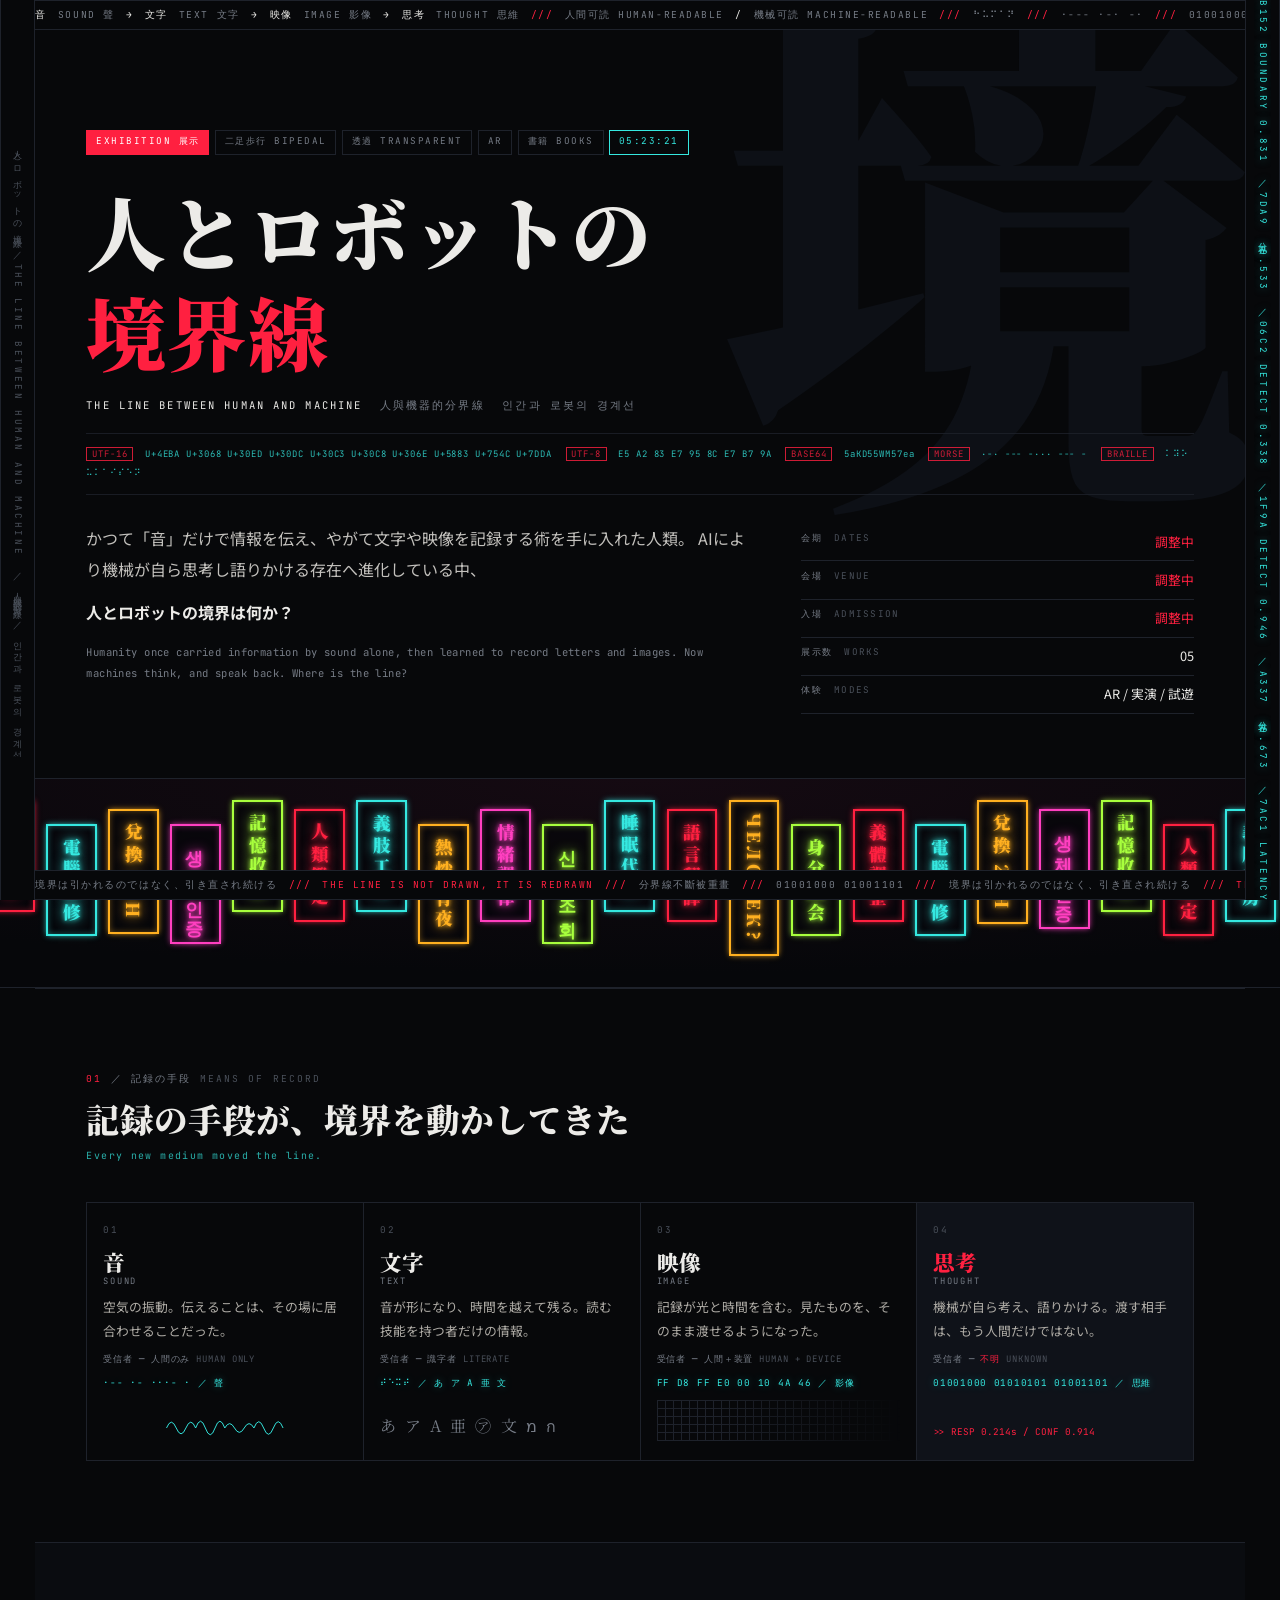
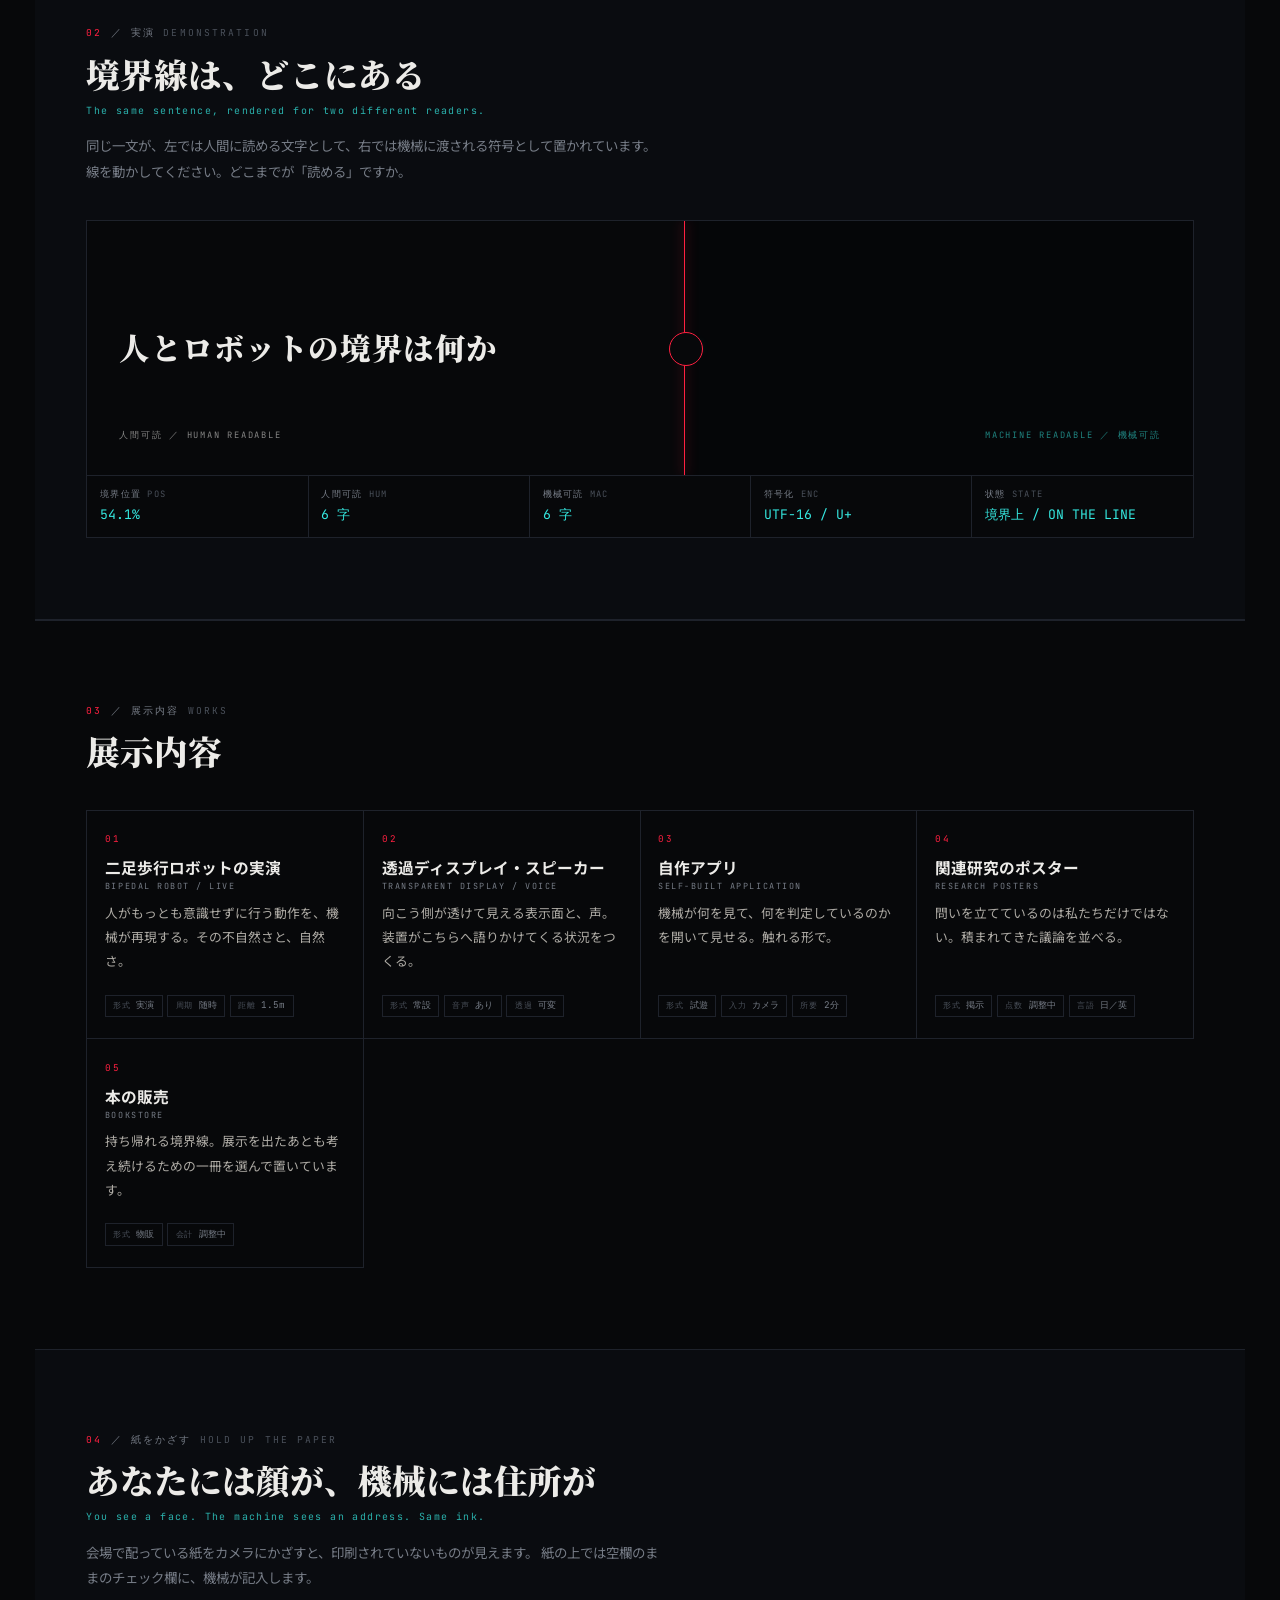
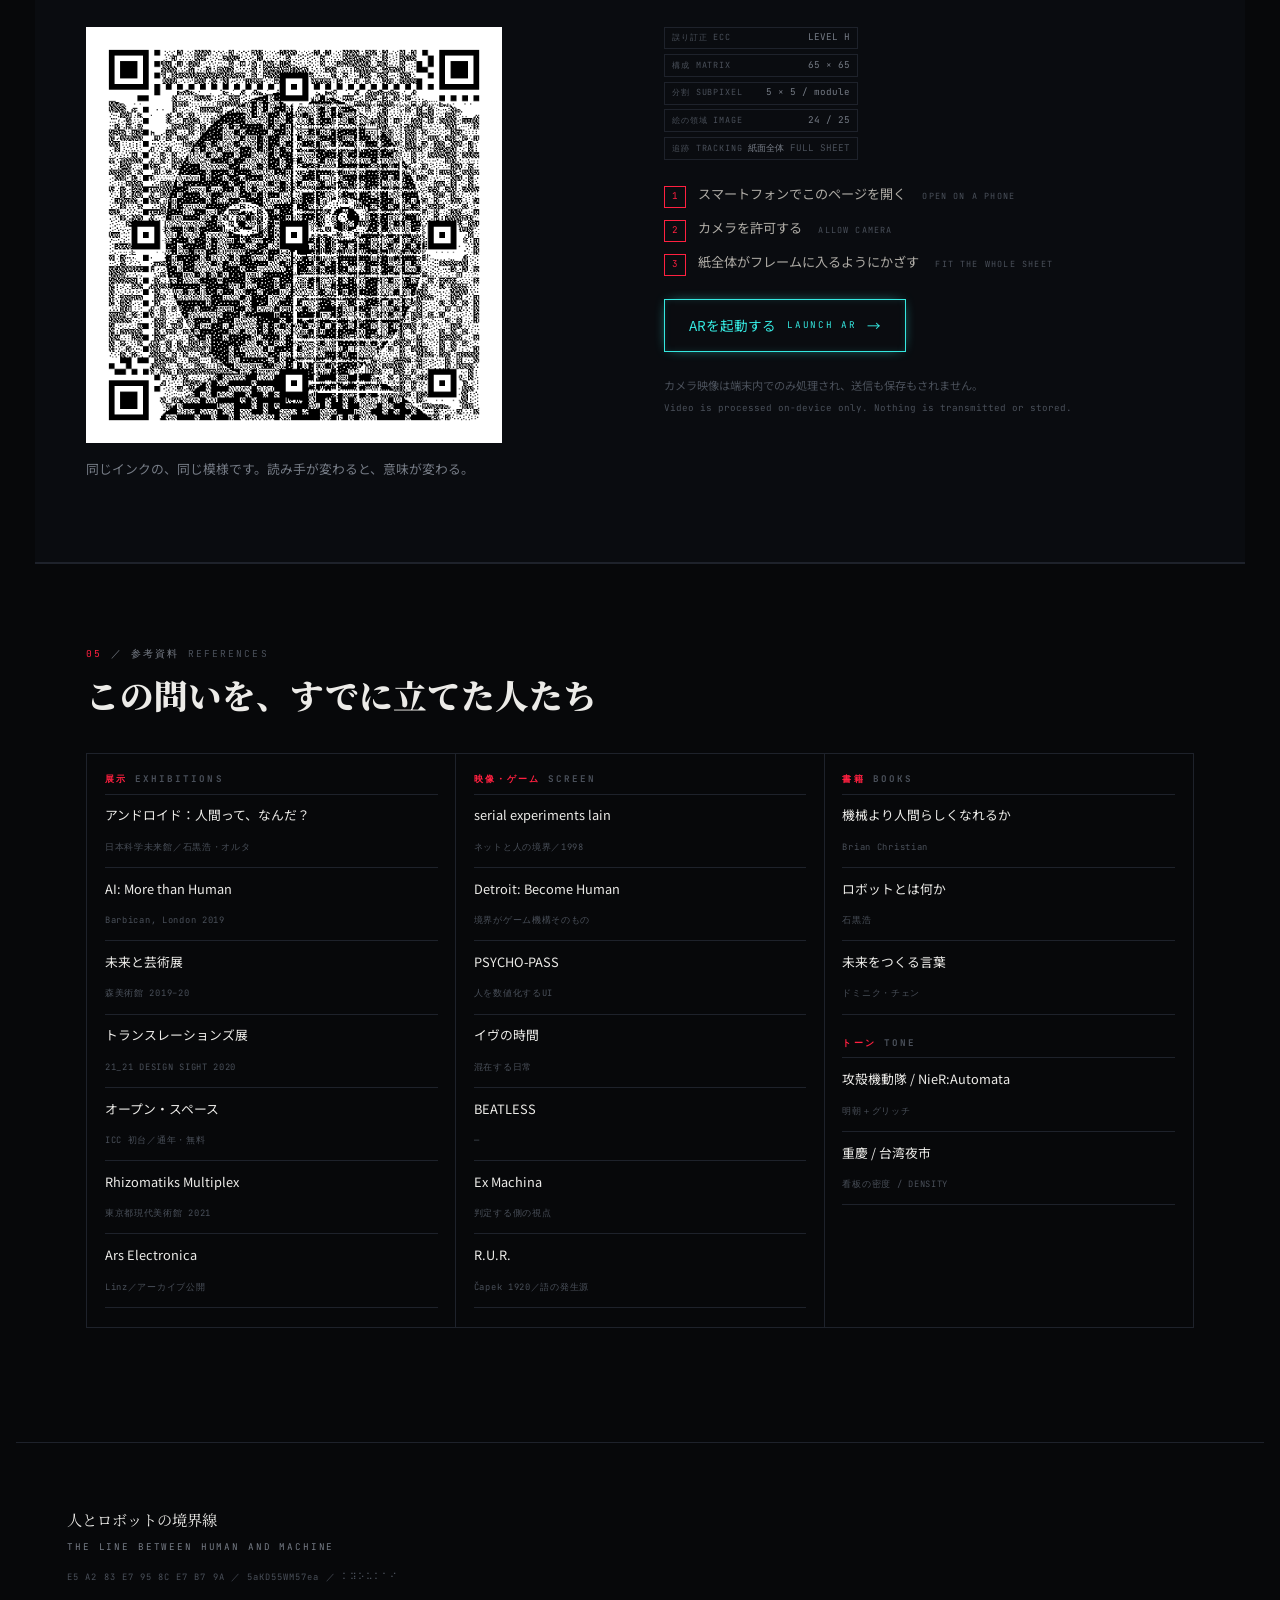
==== index.html @ 8f94543a "Add halftone QR code generator and sheet composition tool - Implemented `halftone_qr.py` to generate" ====
<!DOCTYPE html>
<html lang="ja">
<head>
<meta charset="UTF-8">
<meta name="viewport" content="width=device-width, initial-scale=1">
<title>人とロボットの境界線 / THE LINE BETWEEN HUMAN AND MACHINE</title>
<meta name="description" content="かつて「音」だけで情報を伝え、やがて文字や映像を記録する術を手に入れた人類。機械が自ら思考し語りかける今、人とロボットの境界は何か。">
<meta property="og:title" content="人とロボットの境界線">
<meta property="og:description" content="二足歩行ロボットの実演、透過ディスプレイ、AR。人と機械の境界を問う展示。">
<meta property="og:type" content="website">
<link rel="preconnect" href="https://fonts.googleapis.com">
<link rel="preconnect" href="https://fonts.gstatic.com" crossorigin>
<link href="https://fonts.googleapis.com/css2?family=Noto+Sans+JP:wght@400;700;900&family=Noto+Serif+JP:wght@600;900&family=JetBrains+Mono:wght@400;700&display=swap" rel="stylesheet">
<link rel="stylesheet" href="assets/css/style.css">
</head>
<body>

<a class="skip" href="#main">本文へスキップ</a>

<!-- ===== 画面端の常駐レイヤ ===================================== -->
<div class="rail rail--l" aria-hidden="true">
  <span class="rail__v">人とロボットの境界線 ／ THE LINE BETWEEN HUMAN AND MACHINE ／ 人與機器的分界線 ／ 인간과 로봇의 경계선</span>
</div>
<div class="rail rail--r" aria-hidden="true">
  <span class="rail__stream" id="stream"></span>
</div>

<div class="tick tick--top" aria-hidden="true">
  <div class="tick__track">
    <b>音</b> SOUND 聲 <b>→</b> <b>文字</b> TEXT 文字 <b>→</b> <b>映像</b> IMAGE 影像 <b>→</b> <b>思考</b> THOUGHT 思維
    <span>///</span> 人間可読 HUMAN-READABLE <b>/</b> 機械可読 MACHINE-READABLE
    <span>///</span> ⠓⠥⠍⠁⠝ <span>///</span> ·--- ·-· -· <span>///</span> 01001000 01001101
    <span>///</span> <b>音</b> SOUND 聲 <b>→</b> <b>文字</b> TEXT 文字 <b>→</b> <b>映像</b> IMAGE 影像 <b>→</b> <b>思考</b> THOUGHT 思維
    <span>///</span> 人間可読 HUMAN-READABLE <b>/</b> 機械可読 MACHINE-READABLE
    <span>///</span> ⠓⠥⠍⠁⠝ <span>///</span> ·--- ·-· -· <span>///</span> 01001000 01001101
    <span>///</span>
  </div>
</div>

<main id="main">

<!-- ===== HERO ================================================== -->
<section class="hero">
  <span class="hero__ghost" aria-hidden="true">境</span>

  <p class="hero__kicker">
    <span class="chip chip--red">EXHIBITION 展示</span>
    <span class="chip">二足歩行 BIPEDAL</span>
    <span class="chip">透過 TRANSPARENT</span>
    <span class="chip">AR</span>
    <span class="chip">書籍 BOOKS</span>
    <span class="chip chip--cyan" id="clock">--:--:--</span>
  </p>

  <h1 class="hero__title">
    人とロボットの<span class="hero__accent">境界線</span>
  </h1>

  <p class="hero__alt">
    <span lang="en">THE LINE BETWEEN HUMAN AND MACHINE</span>
    <span lang="zh-Hant">人與機器的分界線</span>
    <span lang="ko">인간과 로봇의 경계선</span>
  </p>

  <p class="hero__code" aria-hidden="true">
    <span>UTF-16</span> U+4EBA U+3068 U+30ED U+30DC U+30C3 U+30C8 U+306E U+5883 U+754C U+7DDA
    <span>UTF-8</span> E5 A2 83 E7 95 8C E7 B7 9A
    <span>BASE64</span> 5aKD55WM57ea
    <span>MORSE</span> ·-· --- -··· --- -
    <span>BRAILLE</span> ⠅⠽⠕⠥⠅⠁⠊⠎⠑⠝
  </p>

  <div class="hero__cols">
    <p class="hero__lead">
      かつて「音」だけで情報を伝え、やがて文字や映像を記録する術を手に入れた人類。
      AIにより機械が自ら思考し語りかける存在へ進化している中、<b>人とロボットの境界は何か？</b>
      <span lang="en" class="hero__en">Humanity once carried information by sound alone, then learned to record
      letters and images. Now machines think, and speak back. Where is the line?</span>
    </p>

    <dl class="spec">
      <div><dt>会期 <i>DATES</i></dt><dd class="tbd">調整中</dd></div>
      <div><dt>会場 <i>VENUE</i></dt><dd class="tbd">調整中</dd></div>
      <div><dt>入場 <i>ADMISSION</i></dt><dd class="tbd">調整中</dd></div>
      <div><dt>展示数 <i>WORKS</i></dt><dd>05</dd></div>
      <div><dt>体験 <i>MODES</i></dt><dd>AR / 実演 / 試遊</dd></div>
    </dl>
  </div>
</section>

<!-- ===== 看板帯 ================================================ -->
<div class="signs" aria-hidden="true">
  <div class="signs__track">
    <span class="sign sign--red">義體調整</span>
    <span class="sign sign--cyan">電腦維修</span>
    <span class="sign sign--amber">兌換 24H</span>
    <span class="sign sign--magenta">생체 인증</span>
    <span class="sign sign--lime">記憶收購</span>
    <span class="sign sign--red">人類鑑定</span>
    <span class="sign sign--cyan">義肢工房</span>
    <span class="sign sign--amber">熱炒 宵夜</span>
    <span class="sign sign--magenta">情緒調律</span>
    <span class="sign sign--lime">신분 조회</span>
    <span class="sign sign--cyan">睡眠代行</span>
    <span class="sign sign--red">語言翻譯</span>
    <span class="sign sign--amber">ЧЕЛОВЕК?</span>
    <span class="sign sign--lime">身分照会</span>
    <span class="sign sign--red">義體調整</span>
    <span class="sign sign--cyan">電腦維修</span>
    <span class="sign sign--amber">兌換 24H</span>
    <span class="sign sign--magenta">생체 인증</span>
    <span class="sign sign--lime">記憶收購</span>
    <span class="sign sign--red">人類鑑定</span>
    <span class="sign sign--cyan">義肢工房</span>
    <span class="sign sign--amber">熱炒 宵夜</span>
    <span class="sign sign--magenta">情緒調律</span>
    <span class="sign sign--lime">신분 조회</span>
    <span class="sign sign--cyan">睡眠代行</span>
    <span class="sign sign--red">語言翻譯</span>
    <span class="sign sign--amber">ЧЕЛОВЕК?</span>
    <span class="sign sign--lime">身分照会</span>
  </div>
</div>

<!-- ===== 沿革 ==================================================
     各時代に、その時代の符号そのものを並べる。
     音=モールス / 文字=点字 / 映像=hex / 思考=binary -->
<section class="sec" id="history">
  <header class="sec__head">
    <p class="sec__num">01 <span>／ 記録の手段 <i>MEANS OF RECORD</i></span></p>
    <h2 class="sec__title">記録の手段が、境界を動かしてきた</h2>
    <p class="sec__en" lang="en">Every new medium moved the line.</p>
  </header>

  <ol class="era">
    <li class="era__i">
      <span class="era__n">01</span>
      <h3 class="era__t">音 <i>SOUND</i></h3>
      <p class="era__b">空気の振動。伝えることは、その場に居合わせることだった。</p>
      <p class="era__m">受信者 ─ 人間のみ <i>HUMAN ONLY</i></p>
      <p class="era__c">·-- ·- ···- · ／ 聲</p>
      <svg class="era__f" viewBox="0 0 120 28" aria-hidden="true"><path d="M0 14 Q5 2 10 14 T20 14 T30 14 Q35 0 40 14 T50 14 T60 14 Q65 5 70 14 T80 14 T90 14 Q95 1 100 14 T110 14 T120 14" fill="none" stroke="currentColor"/></svg>
    </li>
    <li class="era__i">
      <span class="era__n">02</span>
      <h3 class="era__t">文字 <i>TEXT</i></h3>
      <p class="era__b">音が形になり、時間を越えて残る。読む技能を持つ者だけの情報。</p>
      <p class="era__m">受信者 ─ 識字者 <i>LITERATE</i></p>
      <p class="era__c">⠞⠑⠭⠞ ／ あ ア A 亜 文</p>
      <div class="era__f era__f--g" aria-hidden="true">あ ア A 亜 ㋐ 文 מ ก</div>
    </li>
    <li class="era__i">
      <span class="era__n">03</span>
      <h3 class="era__t">映像 <i>IMAGE</i></h3>
      <p class="era__b">記録が光と時間を含む。見たものを、そのまま渡せるようになった。</p>
      <p class="era__m">受信者 ─ 人間＋装置 <i>HUMAN + DEVICE</i></p>
      <p class="era__c">FF D8 FF E0 00 10 4A 46 ／ 影像</p>
      <div class="era__f era__f--p" aria-hidden="true"></div>
    </li>
    <li class="era__i era__i--now">
      <span class="era__n">04</span>
      <h3 class="era__t">思考 <i>THOUGHT</i></h3>
      <p class="era__b">機械が自ら考え、語りかける。渡す相手は、もう人間だけではない。</p>
      <p class="era__m">受信者 ─ <b>不明 <i>UNKNOWN</i></b></p>
      <p class="era__c">01001000 01010101 01001101 ／ 思維</p>
      <div class="era__f era__f--s" aria-hidden="true">&gt;&gt; RESP 0.214s / CONF 0.914</div>
    </li>
  </ol>
</section>

<!-- ===== 境界線 ================================================ -->
<section class="sec sec--dark" id="boundary">
  <header class="sec__head">
    <p class="sec__num">02 <span>／ 実演 <i>DEMONSTRATION</i></span></p>
    <h2 class="sec__title">境界線は、どこにある</h2>
    <p class="sec__en" lang="en">The same sentence, rendered for two different readers.</p>
    <p class="sec__note">
      同じ一文が、左では人間に読める文字として、右では機械に渡される符号として置かれています。
      線を動かしてください。どこまでが「読める」ですか。
    </p>
  </header>

  <div class="split" id="split" data-text="人とロボットの境界は何か">
    <div class="split__layer split__layer--machine">
      <p class="split__body" id="splitMachine"></p>
      <span class="split__label">MACHINE READABLE ／ 機械可読</span>
    </div>
    <div class="split__layer split__layer--human">
      <p class="split__body" id="splitHuman"></p>
      <span class="split__label">人間可読 ／ HUMAN READABLE</span>
    </div>
    <div class="split__handle" id="splitHandle" role="slider" tabindex="0"
         aria-label="境界線の位置" aria-valuemin="0" aria-valuemax="100" aria-valuenow="50"></div>
  </div>

  <dl class="read">
    <div><dt>境界位置 <i>POS</i></dt><dd id="roPos">50.0%</dd></div>
    <div><dt>人間可読 <i>HUM</i></dt><dd id="roHuman">6 字</dd></div>
    <div><dt>機械可読 <i>MAC</i></dt><dd id="roMachine">6 字</dd></div>
    <div><dt>符号化 <i>ENC</i></dt><dd>UTF-16 / U+</dd></div>
    <div><dt>状態 <i>STATE</i></dt><dd id="roState">境界上</dd></div>
  </dl>
</section>

<!-- ===== 展示内容 ============================================== -->
<section class="sec" id="exhibits">
  <header class="sec__head">
    <p class="sec__num">03 <span>／ 展示内容 <i>WORKS</i></span></p>
    <h2 class="sec__title">展示内容</h2>
  </header>

  <div class="grid">
    <article class="ex">
      <p class="ex__n">01</p>
      <h3 class="ex__t">二足歩行ロボットの実演<i lang="en">BIPEDAL ROBOT / LIVE</i></h3>
      <p class="ex__b">人がもっとも意識せずに行う動作を、機械が再現する。その不自然さと、自然さ。</p>
      <dl class="ex__s"><div><dt>形式</dt><dd>実演</dd></div><div><dt>周期</dt><dd>随時</dd></div><div><dt>距離</dt><dd>1.5m</dd></div></dl>
    </article>
    <article class="ex">
      <p class="ex__n">02</p>
      <h3 class="ex__t">透過ディスプレイ・スピーカー<i lang="en">TRANSPARENT DISPLAY / VOICE</i></h3>
      <p class="ex__b">向こう側が透けて見える表示面と、声。装置がこちらへ語りかけてくる状況をつくる。</p>
      <dl class="ex__s"><div><dt>形式</dt><dd>常設</dd></div><div><dt>音声</dt><dd>あり</dd></div><div><dt>透過</dt><dd>可変</dd></div></dl>
    </article>
    <article class="ex">
      <p class="ex__n">03</p>
      <h3 class="ex__t">自作アプリ<i lang="en">SELF-BUILT APPLICATION</i></h3>
      <p class="ex__b">機械が何を見て、何を判定しているのかを開いて見せる。触れる形で。</p>
      <dl class="ex__s"><div><dt>形式</dt><dd>試遊</dd></div><div><dt>入力</dt><dd>カメラ</dd></div><div><dt>所要</dt><dd>2分</dd></div></dl>
    </article>
    <article class="ex">
      <p class="ex__n">04</p>
      <h3 class="ex__t">関連研究のポスター<i lang="en">RESEARCH POSTERS</i></h3>
      <p class="ex__b">問いを立てているのは私たちだけではない。積まれてきた議論を並べる。</p>
      <dl class="ex__s"><div><dt>形式</dt><dd>掲示</dd></div><div><dt>点数</dt><dd class="tbd">調整中</dd></div><div><dt>言語</dt><dd>日／英</dd></div></dl>
    </article>
    <article class="ex">
      <p class="ex__n">05</p>
      <h3 class="ex__t">本の販売<i lang="en">BOOKSTORE</i></h3>
      <p class="ex__b">持ち帰れる境界線。展示を出たあとも考え続けるための一冊を選んで置いています。</p>
      <dl class="ex__s"><div><dt>形式</dt><dd>物販</dd></div><div><dt>会計</dt><dd class="tbd">調整中</dd></div></dl>
    </article>
  </div>
</section>

<!-- ===== 紙 / AR =============================================== -->
<section class="sec sec--dark" id="ar">
  <header class="sec__head">
    <p class="sec__num">04 <span>／ 紙をかざす <i>HOLD UP THE PAPER</i></span></p>
    <h2 class="sec__title">あなたには顔が、機械には住所が</h2>
    <p class="sec__en" lang="en">You see a face. The machine sees an address. Same ink.</p>
    <p class="sec__note">
      会場で配っている紙をカメラにかざすと、印刷されていないものが見えます。
      紙の上では空欄のままのチェック欄に、機械が記入します。
    </p>
  </header>

  <div class="ar">
    <figure class="qr">
      <img class="qr__img" src="assets/img/halftone-qr.png" width="1095" height="1095"
           alt="人の顔とロボットの顔が半分ずつ見えるQRコード。同じ模様が機械にはURLとして読める。">
      <figcaption class="qr__cap">
        同じインクの、同じ模様です。読み手が変わると、意味が変わる。
      </figcaption>
    </figure>

    <div class="ar__side">
      <dl class="ex__s ex__s--col">
        <div><dt>誤り訂正 <i>ECC</i></dt><dd>LEVEL H</dd></div>
        <div><dt>構成 <i>MATRIX</i></dt><dd>65 × 65</dd></div>
        <div><dt>分割 <i>SUBPIXEL</i></dt><dd>5 × 5 / module</dd></div>
        <div><dt>絵の領域 <i>IMAGE</i></dt><dd>24 / 25</dd></div>
        <div><dt>追跡 <i>TRACKING</i></dt><dd>紙面全体 <span>FULL SHEET</span></dd></div>
      </dl>

      <ol class="how">
        <li><span>1</span>スマートフォンでこのページを開く <i lang="en">OPEN ON A PHONE</i></li>
        <li><span>2</span>カメラを許可する <i lang="en">ALLOW CAMERA</i></li>
        <li><span>3</span>紙全体がフレームに入るようにかざす <i lang="en">FIT THE WHOLE SHEET</i></li>
      </ol>

      <a class="cta" href="ar/">ARを起動する <b lang="en">LAUNCH AR</b><span aria-hidden="true">→</span></a>
      <p class="fine">カメラ映像は端末内でのみ処理され、送信も保存もされません。<br>
        <i lang="en">Video is processed on-device only. Nothing is transmitted or stored.</i></p>
    </div>
  </div>
</section>

<!-- ===== 資料 ================================================== -->
<section class="sec" id="refs">
  <header class="sec__head">
    <p class="sec__num">05 <span>／ 参考資料 <i>REFERENCES</i></span></p>
    <h2 class="sec__title">この問いを、すでに立てた人たち</h2>
  </header>

  <div class="refs">
    <div class="refs__col">
      <h3 class="refs__h">展示 <i>EXHIBITIONS</i></h3>
      <ul class="refs__l">
        <li><b>アンドロイド：人間って、なんだ？</b><span>日本科学未来館／石黒浩・オルタ</span></li>
        <li><b>AI: More than Human</b><span>Barbican, London 2019</span></li>
        <li><b>未来と芸術展</b><span>森美術館 2019–20</span></li>
        <li><b>トランスレーションズ展</b><span>21_21 DESIGN SIGHT 2020</span></li>
        <li><b>オープン・スペース</b><span>ICC 初台／通年・無料</span></li>
        <li><b>Rhizomatiks Multiplex</b><span>東京都現代美術館 2021</span></li>
        <li><b>Ars Electronica</b><span>Linz／アーカイブ公開</span></li>
      </ul>
    </div>
    <div class="refs__col">
      <h3 class="refs__h">映像・ゲーム <i>SCREEN</i></h3>
      <ul class="refs__l">
        <li><b>serial experiments lain</b><span>ネットと人の境界／1998</span></li>
        <li><b>Detroit: Become Human</b><span>境界がゲーム機構そのもの</span></li>
        <li><b>PSYCHO-PASS</b><span>人を数値化するUI</span></li>
        <li><b>イヴの時間</b><span>混在する日常</span></li>
        <li><b>BEATLESS</b><span>—</span></li>
        <li><b>Ex Machina</b><span>判定する側の視点</span></li>
        <li><b>R.U.R.</b><span>Čapek 1920／語の発生源</span></li>
      </ul>
    </div>
    <div class="refs__col">
      <h3 class="refs__h">書籍 <i>BOOKS</i></h3>
      <ul class="refs__l">
        <li><b>機械より人間らしくなれるか</b><span>Brian Christian</span></li>
        <li><b>ロボットとは何か</b><span>石黒浩</span></li>
        <li><b>未来をつくる言葉</b><span>ドミニク・チェン</span></li>
      </ul>
      <h3 class="refs__h refs__h--sp">トーン <i>TONE</i></h3>
      <ul class="refs__l">
        <li><b>攻殻機動隊 / NieR:Automata</b><span>明朝＋グリッチ</span></li>
        <li><b>重慶 / 台湾夜市</b><span>看板の密度 / DENSITY</span></li>
      </ul>
    </div>
  </div>
</section>

</main>

<footer class="foot">
  <p class="foot__t">人とロボットの境界線 <i lang="en">THE LINE BETWEEN HUMAN AND MACHINE</i></p>
  <p class="foot__s" aria-hidden="true">E5 A2 83 E7 95 8C E7 B7 9A ／ 5aKD55WM57ea ／ ⠅⠽⠕⠥⠅⠁⠊</p>
</footer>

<div class="tick tick--bottom" aria-hidden="true">
  <div class="tick__track tick__track--rev">
    境界は引かれるのではなく、引き直され続ける <span>///</span>
    <span lang="en">THE LINE IS NOT DRAWN, IT IS REDRAWN</span> <span>///</span>
    分界線不斷被重畫 <span>///</span> 01001000 01001101 <span>///</span>
    境界は引かれるのではなく、引き直され続ける <span>///</span>
    <span lang="en">THE LINE IS NOT DRAWN, IT IS REDRAWN</span> <span>///</span>
    分界線不斷被重畫 <span>///</span> 01001000 01001101 <span>///</span>
  </div>
</div>

<script src="assets/js/main.js"></script>
</body>
</html>
---- assets/css/style.css ----
/* ==========================================================================
   人とロボットの境界線 / THE LINE BETWEEN HUMAN AND MACHINE

   密度で押す。重慶大廈・夜市の看板の重なり。
   ただし土台は 1 本のグリッドで、混沌は「層の重なり」でつくる。

   色の役割
     白    = 人間の言葉（明朝）
     シアン = 機械の言葉（等幅・発光する）
     赤    = 問い / 境界そのもの
     琥珀・マゼンタ・ライム = 看板のネオンのみ
   ========================================================================== */

:root {
  --bg:      #07080a;
  --bg2:     #0a0c10;
  --ink:     #ecebe8;
  --dim:     #767c86;
  --dim2:    #4a505a;
  --line:    #1e222b;
  --cyan:    #35e8e0;
  --red:     #ff2040;
  --amber:   #ffb020;
  --magenta: #ff3fc0;
  --lime:    #a8ff3d;

  --sans:  "Noto Sans JP", "Yu Gothic", "Hiragino Kaku Gothic ProN", system-ui, sans-serif;
  --serif: "Noto Serif JP", "Yu Mincho", "Hiragino Mincho ProN", serif;
  --mono:  "JetBrains Mono", "SFMono-Regular", Consolas, monospace;

  --pad:  clamp(1.1rem, 4vw, 3.5rem);
  --rail: 2.2rem;
  --maxw: 78rem;
}

* { box-sizing: border-box; }
html { scroll-behavior: smooth; }

body {
  margin: 0;
  background: var(--bg);
  color: var(--ink);
  font-family: var(--sans);
  font-size: 16px;
  line-height: 1.9;
  -webkit-font-smoothing: antialiased;
  overflow-x: hidden;
}

h1, h2, h3 { margin: 0; line-height: 1.35; font-weight: 700; }
p, ul, ol, dl { margin: 0; }
ul, ol { list-style: none; padding: 0; }
i { font-style: normal; }

:focus-visible { outline: 2px solid var(--cyan); outline-offset: 3px; }

.skip {
  position: absolute; left: -999px; top: 0; z-index: 100;
  background: var(--ink); color: var(--bg); padding: .8rem 1.4rem;
}
.skip:focus { left: 0; }

/* ------------------------------------------------------------------ rails */

.rail {
  position: fixed; top: 0; bottom: 0; width: var(--rail);
  z-index: 40; pointer-events: none;
  display: flex; align-items: center; justify-content: center;
  font-family: var(--mono); font-size: .58rem; letter-spacing: .28em;
  background: var(--bg);
  border-inline: 1px solid var(--line);
}
.rail--l { left: 0; color: var(--dim2); }
.rail--r { right: 0; color: var(--cyan); }

.rail__v, .rail__stream {
  writing-mode: vertical-rl;
  white-space: nowrap;
  max-height: 100%;
  overflow: hidden;
}
.rail__stream { text-shadow: 0 0 8px rgba(53, 232, 224, .5); }

@media (max-width: 900px) { .rail { display: none; } :root { --rail: 0rem; } }

/* --------------------------------------------------------------- tickers */

.tick {
  position: fixed; left: var(--rail); right: var(--rail);
  z-index: 41;
  background: var(--bg);
  border-block: 1px solid var(--line);
  overflow: hidden;
  padding: .3rem 0;
}
.tick--top { top: 0; }
.tick--bottom { bottom: 0; }

.tick__track {
  display: flex; gap: .7rem; width: max-content; white-space: nowrap;
  font-family: var(--mono); font-size: .6rem;
  letter-spacing: .16em; color: var(--dim);
}
.tick__track b { color: var(--ink); font-weight: 400; }
.tick__track span { color: var(--red); }

@media (prefers-reduced-motion: no-preference) {
  .tick__track { animation: marq 60s linear infinite; }
  .tick__track--rev { animation-duration: 78s; animation-direction: reverse; }
  @keyframes marq { to { transform: translateX(-50%); } }
}

/* ---------------------------------------------------------------- layout */

main { padding: 2.1rem var(--rail); }

.hero, .sec, .foot {
  max-width: var(--maxw);
  margin-inline: auto;
  padding-inline: var(--pad);
}

/* -------------------------------------------------------------------- hero */

.hero {
  position: relative;
  padding-block: clamp(3rem, 12vh, 6rem) clamp(2.5rem, 8vh, 4rem);
}

/* 背後の巨大な「境」。情報の層をもう一枚増やす */
.hero__ghost {
  position: absolute; top: -2vh; right: -1vw;
  font-family: var(--serif); font-weight: 900;
  font-size: clamp(16rem, 42vw, 34rem);
  line-height: .8; color: #0d1016;
  z-index: -1; pointer-events: none;
  -webkit-user-select: none; user-select: none;
}

.hero__kicker {
  display: flex; flex-wrap: wrap; gap: .35rem;
  margin-bottom: 1.6rem;
}
.chip {
  font-family: var(--mono); font-size: .58rem; letter-spacing: .16em;
  border: 1px solid var(--line); color: var(--dim);
  padding: .18rem .55rem;
}
.chip--red { background: var(--red); border-color: var(--red); color: #fff; }
.chip--cyan { border-color: var(--cyan); color: var(--cyan); }

.hero__title {
  font-family: var(--serif); font-weight: 900;
  font-size: clamp(2.2rem, 8.5vw, 5rem);
  line-height: 1.25; letter-spacing: .01em;
}
.hero__accent { color: var(--red); display: block; }

.hero__alt {
  display: flex; flex-wrap: wrap; gap: .3rem 1.1rem;
  margin-top: .9rem;
  font-family: var(--mono); font-size: .66rem;
  letter-spacing: .2em; color: var(--dim);
}
.hero__alt span:first-child { color: var(--ink); }

.hero__code {
  margin-top: 1.1rem; padding-block: .7rem;
  border-block: 1px solid var(--line);
  font-family: var(--mono); font-size: .56rem;
  line-height: 2.1; letter-spacing: .1em;
  color: var(--cyan); opacity: .8; word-break: break-all;
}
.hero__code span {
  color: var(--red); border: 1px solid var(--red);
  padding: 0 .3rem; margin-right: .35rem; margin-left: .5rem;
}
.hero__code span:first-child { margin-left: 0; }

.hero__cols {
  display: grid; gap: clamp(1.5rem, 4vw, 3rem);
  grid-template-columns: minmax(0, 1.7fr) minmax(0, 1fr);
  margin-top: 1.8rem;
}
@media (max-width: 760px) { .hero__cols { grid-template-columns: 1fr; } }

.hero__lead { font-size: clamp(.9rem, 2vw, 1rem); color: #c3c1bd; }
.hero__lead b { display: block; margin-top: .8rem; color: var(--ink); }
.hero__en {
  display: block; margin-top: .9rem;
  font-family: var(--mono); font-size: .66rem;
  line-height: 2; letter-spacing: .04em; color: var(--dim);
}

.spec div {
  display: grid; grid-template-columns: 1fr auto; gap: .6rem;
  padding: .4rem 0; border-bottom: 1px solid var(--line);
}
.spec dt {
  font-family: var(--mono); font-size: .58rem;
  letter-spacing: .14em; color: var(--dim);
}
.spec dt i { color: var(--dim2); margin-left: .3rem; }
.spec dd { margin: 0; font-size: .8rem; text-align: right; }
.tbd { color: var(--red); }

/* -------------------------------------------------------------- 看板帯 */

.signs {
  margin-inline: calc(var(--pad) * -1);
  border-block: 1px solid var(--line);
  background: radial-gradient(120% 130% at 50% 0%, #150a12 0%, #06070a 72%);
  overflow: hidden; padding: 1.3rem 0;
}
.signs__track { display: flex; gap: .7rem; width: max-content; align-items: flex-start; }

.sign {
  writing-mode: vertical-rl;
  font-family: var(--serif); font-weight: 900;
  font-size: clamp(.85rem, 2.2vw, 1.1rem);
  letter-spacing: .2em;
  padding: .7rem .42rem;
  border: 2px solid currentColor;
  background: rgba(6, 7, 10, .7);
  white-space: nowrap;
  text-shadow: 0 0 4px currentColor, 0 0 13px currentColor;
  box-shadow: 0 0 6px -1px currentColor, inset 0 0 10px -4px currentColor;
}
.sign:nth-child(even) { margin-top: 1.5rem; }
.sign:nth-child(3n)   { margin-top: .6rem; }

.sign--red { color: var(--red); }
.sign--cyan { color: var(--cyan); }
.sign--amber { color: var(--amber); }
.sign--magenta { color: var(--magenta); }
.sign--lime { color: var(--lime); }

@media (prefers-reduced-motion: no-preference) {
  .signs__track { animation: marq 52s linear infinite; }
  /* 切れかけの蛍光灯 */
  .sign--cyan { animation: flick 7s steps(1, end) infinite; }
  .sign--magenta { animation: flick 11s steps(1, end) infinite .9s; }
  @keyframes flick {
    0%, 96%, 100% { filter: none; }
    97% { filter: brightness(.2) saturate(.3); }
    98.4% { filter: none; }
    99% { filter: brightness(.45); }
  }
}

/* -------------------------------------------------------------- sections */

.sec { padding-block: clamp(3rem, 9vh, 5.5rem); border-top: 1px solid var(--line); }
.sec--dark {
  background: var(--bg2);
  max-width: none;
  border-block: 1px solid var(--line);
}
.sec--dark > * { max-width: var(--maxw); margin-inline: auto; }

.sec__head { margin-bottom: clamp(1.8rem, 4vh, 2.8rem); }
.sec__num {
  font-family: var(--mono); font-size: .6rem;
  letter-spacing: .22em; color: var(--red); margin-bottom: .5rem;
}
.sec__num span { color: var(--dim); }
.sec__num i { color: var(--dim2); }
.sec__title {
  font-family: var(--serif); font-weight: 900;
  font-size: clamp(1.35rem, 4vw, 2.1rem);
}
.sec__en {
  margin-top: .35rem;
  font-family: var(--mono); font-size: .62rem;
  letter-spacing: .14em; color: var(--cyan); opacity: .75;
}
.sec__note {
  margin-top: .8rem; max-width: 36rem;
  font-size: .84rem; color: var(--dim);
}

/* ------------------------------------------------------------------- 沿革 */

/* 罫線は「1pxのgap＋親の背景色」ではなく各セルのborderで引く。
   gap方式だと余ったセルが色の塊になって穴が空いて見えるため。 */
.era {
  display: grid;
  grid-template-columns: repeat(auto-fit, minmax(13rem, 1fr));
  border: 1px solid var(--line); border-width: 1px 0 0 1px;
}
.era__i {
  background: var(--bg); padding: 1.2rem 1rem;
  border: 1px solid var(--line); border-width: 0 1px 1px 0;
  display: flex; flex-direction: column; gap: .45rem;
}
.era__i--now { background: #0f1219; }
.era__n {
  font-family: var(--mono); font-size: .58rem;
  letter-spacing: .22em; color: var(--dim2);
}
.era__t { font-family: var(--serif); font-size: 1.35rem; font-weight: 900; }
.era__t i {
  display: block; font-family: var(--mono); font-size: .55rem;
  letter-spacing: .2em; color: var(--dim); font-weight: 400;
}
.era__i--now .era__t { color: var(--red); }
.era__b { font-size: .8rem; color: #aeaba5; }
.era__m {
  font-family: var(--mono); font-size: .56rem;
  letter-spacing: .1em; color: var(--dim);
}
.era__m b { color: var(--red); font-weight: 400; }
.era__m i { color: var(--dim2); }
.era__c {
  font-family: var(--mono); font-size: .58rem;
  letter-spacing: .08em; color: var(--cyan);
  word-break: break-all;
  text-shadow: 0 0 9px rgba(53, 232, 224, .4);
}
.era__f { margin-top: auto; padding-top: .9rem; color: var(--cyan); height: 2.6rem; }
.era__f--g {
  font-family: var(--serif); font-size: 1rem;
  letter-spacing: .16em; color: var(--dim);
  display: flex; align-items: flex-end;
}
.era__f--p {
  background-image:
    linear-gradient(90deg, var(--line) 1px, transparent 1px),
    linear-gradient(var(--line) 1px, transparent 1px);
  background-size: 8px 8px;
  height: 2.6rem;
  -webkit-mask-image: linear-gradient(90deg, #000 25%, transparent);
  mask-image: linear-gradient(90deg, #000 25%, transparent);
}
.era__f--s {
  font-family: var(--mono); font-size: .58rem;
  color: var(--red); display: flex; align-items: flex-end;
}

/* ----------------------------------------------------------------- 境界線 */

.split {
  --split: 50%;
  position: relative; height: clamp(11rem, 30vh, 16rem);
  border: 1px solid var(--line); overflow: hidden;
  cursor: ew-resize; touch-action: pan-y; background: #050608;
}
.split__layer {
  position: absolute; inset: 0;
  display: flex; flex-direction: column; justify-content: center;
  padding: clamp(1rem, 3.5vw, 2rem);
}
.split__layer--machine { color: var(--cyan); }
.split__layer--machine .split__body {
  font-family: var(--mono);
  font-size: clamp(.58rem, 1.5vw, .76rem);
  line-height: 2.2; word-break: break-all;
  text-shadow: 0 0 10px rgba(53, 232, 224, .45);
}
.split__layer--human { background: var(--bg); clip-path: inset(0 calc(100% - var(--split)) 0 0); }
.split__layer--human .split__body {
  font-family: var(--serif); font-weight: 900;
  font-size: clamp(1.05rem, 4vw, 1.9rem); letter-spacing: .05em;
}
.split__label {
  position: absolute; bottom: clamp(1rem, 3.5vw, 2rem);
  font-family: var(--mono); font-size: .55rem;
  letter-spacing: .2em; opacity: .55;
}
/* 人間側の層が機械側を覆うので、ラベルは左右に振り分ける */
.split__layer--human .split__label { left: clamp(1rem, 3.5vw, 2rem); }
.split__layer--machine .split__label { right: clamp(1rem, 3.5vw, 2rem); }

.split__handle {
  position: absolute; top: 0; bottom: 0; left: var(--split);
  width: 1px; margin-left: -.5px;
  background: var(--red); box-shadow: 0 0 12px rgba(255, 32, 64, .85);
  cursor: ew-resize;
}
.split__handle::after {
  content: ""; position: absolute; top: 50%; left: 50%;
  width: 2rem; height: 2rem; margin: -1rem 0 0 -1rem;
  border: 1px solid var(--red); border-radius: 50%; background: var(--bg);
}

.read {
  display: grid;
  grid-template-columns: repeat(auto-fit, minmax(8rem, 1fr));
  border: 1px solid var(--line); border-width: 0 0 0 1px;
}
.read div {
  background: var(--bg); padding: .6rem .8rem;
  border: 1px solid var(--line); border-width: 0 1px 1px 0;
}
.read dt {
  font-family: var(--mono); font-size: .55rem;
  letter-spacing: .14em; color: var(--dim);
}
.read dt i { color: var(--dim2); }
.read dd {
  margin: 0; font-family: var(--mono); font-size: .82rem; color: var(--cyan);
}

/* ------------------------------------------------------------------- 展示 */

.grid {
  display: grid;
  grid-template-columns: repeat(auto-fit, minmax(15rem, 1fr));
  border: 1px solid var(--line); border-width: 1px 0 0 1px;
}
.ex {
  background: var(--bg); padding: 1.3rem 1.1rem;
  border: 1px solid var(--line); border-width: 0 1px 1px 0;
  display: flex; flex-direction: column; gap: .5rem;
  transition: background .25s;
}
.ex:hover { background: #0f1219; }

.ex__n {
  font-family: var(--mono); font-size: .58rem;
  letter-spacing: .22em; color: var(--red);
}
.ex__t { font-size: .98rem; }
.ex__t i {
  display: block; font-family: var(--mono); font-size: .53rem;
  letter-spacing: .18em; color: var(--dim); font-weight: 400; margin-top: .2rem;
}
.ex__b { font-size: .8rem; color: #aeaba5; }

.ex__s { margin-top: auto; padding-top: .8rem; display: flex; flex-wrap: wrap; gap: .3rem; }
.ex__s div {
  display: flex; gap: .35rem; align-items: baseline;
  border: 1px solid var(--line); padding: .1rem .45rem;
}
.ex__s dt { font-family: var(--mono); font-size: .53rem; letter-spacing: .1em; color: var(--dim2); }
.ex__s dt i { color: var(--dim2); }
.ex__s dd { margin: 0; font-family: var(--mono); font-size: .58rem; color: var(--dim); }
.ex__s dd span { color: var(--dim2); }
.ex__s--col { flex-direction: column; align-items: stretch; padding-top: 0; }
.ex__s--col div { justify-content: space-between; }

/* --------------------------------------------------------------------- AR */

.ar {
  display: grid; gap: clamp(1.5rem, 4vw, 3rem);
  grid-template-columns: minmax(0, 1fr) minmax(0, 1fr);
  align-items: start;
}
@media (max-width: 760px) { .ar { grid-template-columns: 1fr; } }

.qr { margin: 0; }
.qr__img {
  display: block; width: 100%; max-width: 26rem; height: auto; background: #fff;
  /* 縮小表示なので補間を効かせる。pixelated だと絵が消えて読取率も落ちる */
}
.qr__cap { margin-top: .9rem; font-size: .8rem; color: var(--dim); max-width: 26rem; }

.ar__side { display: flex; flex-direction: column; gap: 1.4rem; align-items: flex-start; }

.how { display: flex; flex-direction: column; gap: .5rem; }
.how li {
  display: flex; gap: .7rem; align-items: baseline;
  font-size: .82rem; color: #aeaba5;
}
.how li span {
  flex: 0 0 auto;
  font-family: var(--mono); font-size: .58rem;
  border: 1px solid var(--red); color: var(--red);
  width: 1.4rem; height: 1.4rem;
  display: inline-grid; place-items: center;
}
.how li i {
  font-family: var(--mono); font-size: .53rem;
  letter-spacing: .14em; color: var(--dim2); margin-left: .35rem;
}

.cta {
  display: inline-flex; align-items: center; gap: .7rem;
  padding: .8rem 1.5rem; border: 1px solid var(--cyan);
  color: var(--cyan); text-decoration: none; font-size: .85rem;
  box-shadow: 0 0 14px -6px var(--cyan), inset 0 0 14px -10px var(--cyan);
  transition: background .2s, color .2s;
}
.cta b { font-family: var(--mono); font-size: .58rem; letter-spacing: .18em; font-weight: 400; }
.cta:hover { background: var(--cyan); color: var(--bg); }

.fine { font-size: .7rem; color: var(--dim2); }
.fine i { font-family: var(--mono); font-size: .58rem; }

/* ------------------------------------------------------------------- 資料 */

.refs {
  display: grid;
  grid-template-columns: repeat(auto-fit, minmax(15rem, 1fr));
  border: 1px solid var(--line); border-width: 1px 0 0 1px;
}
.refs__col {
  background: var(--bg); padding: 1.2rem 1.1rem;
  border: 1px solid var(--line); border-width: 0 1px 1px 0;
}
.refs__h {
  font-family: var(--mono); font-size: .58rem;
  letter-spacing: .22em; color: var(--red);
  padding-bottom: .5rem; border-bottom: 1px solid var(--line);
}
.refs__h i { color: var(--dim2); }
.refs__h--sp { margin-top: 1.4rem; }

.refs__l li { padding: .55rem 0; border-bottom: 1px solid var(--line); }
.refs__l b { display: block; font-size: .8rem; font-weight: 400; }
.refs__l span {
  font-family: var(--mono); font-size: .55rem;
  letter-spacing: .08em; color: var(--dim2);
}

/* ------------------------------------------------------------------- foot */

.foot { padding-block: clamp(2.5rem, 7vh, 4rem); border-top: 1px solid var(--line); }
.foot__t { font-family: var(--serif); font-size: .95rem; }
.foot__t i {
  display: block; font-family: var(--mono); font-size: .58rem;
  letter-spacing: .2em; color: var(--dim); margin-top: .2rem;
}
.foot__s {
  margin-top: .8rem;
  font-family: var(--mono); font-size: .55rem;
  letter-spacing: .12em; color: var(--dim2); word-break: break-all;
}

@media (prefers-reduced-motion: reduce) { html { scroll-behavior: auto; } }
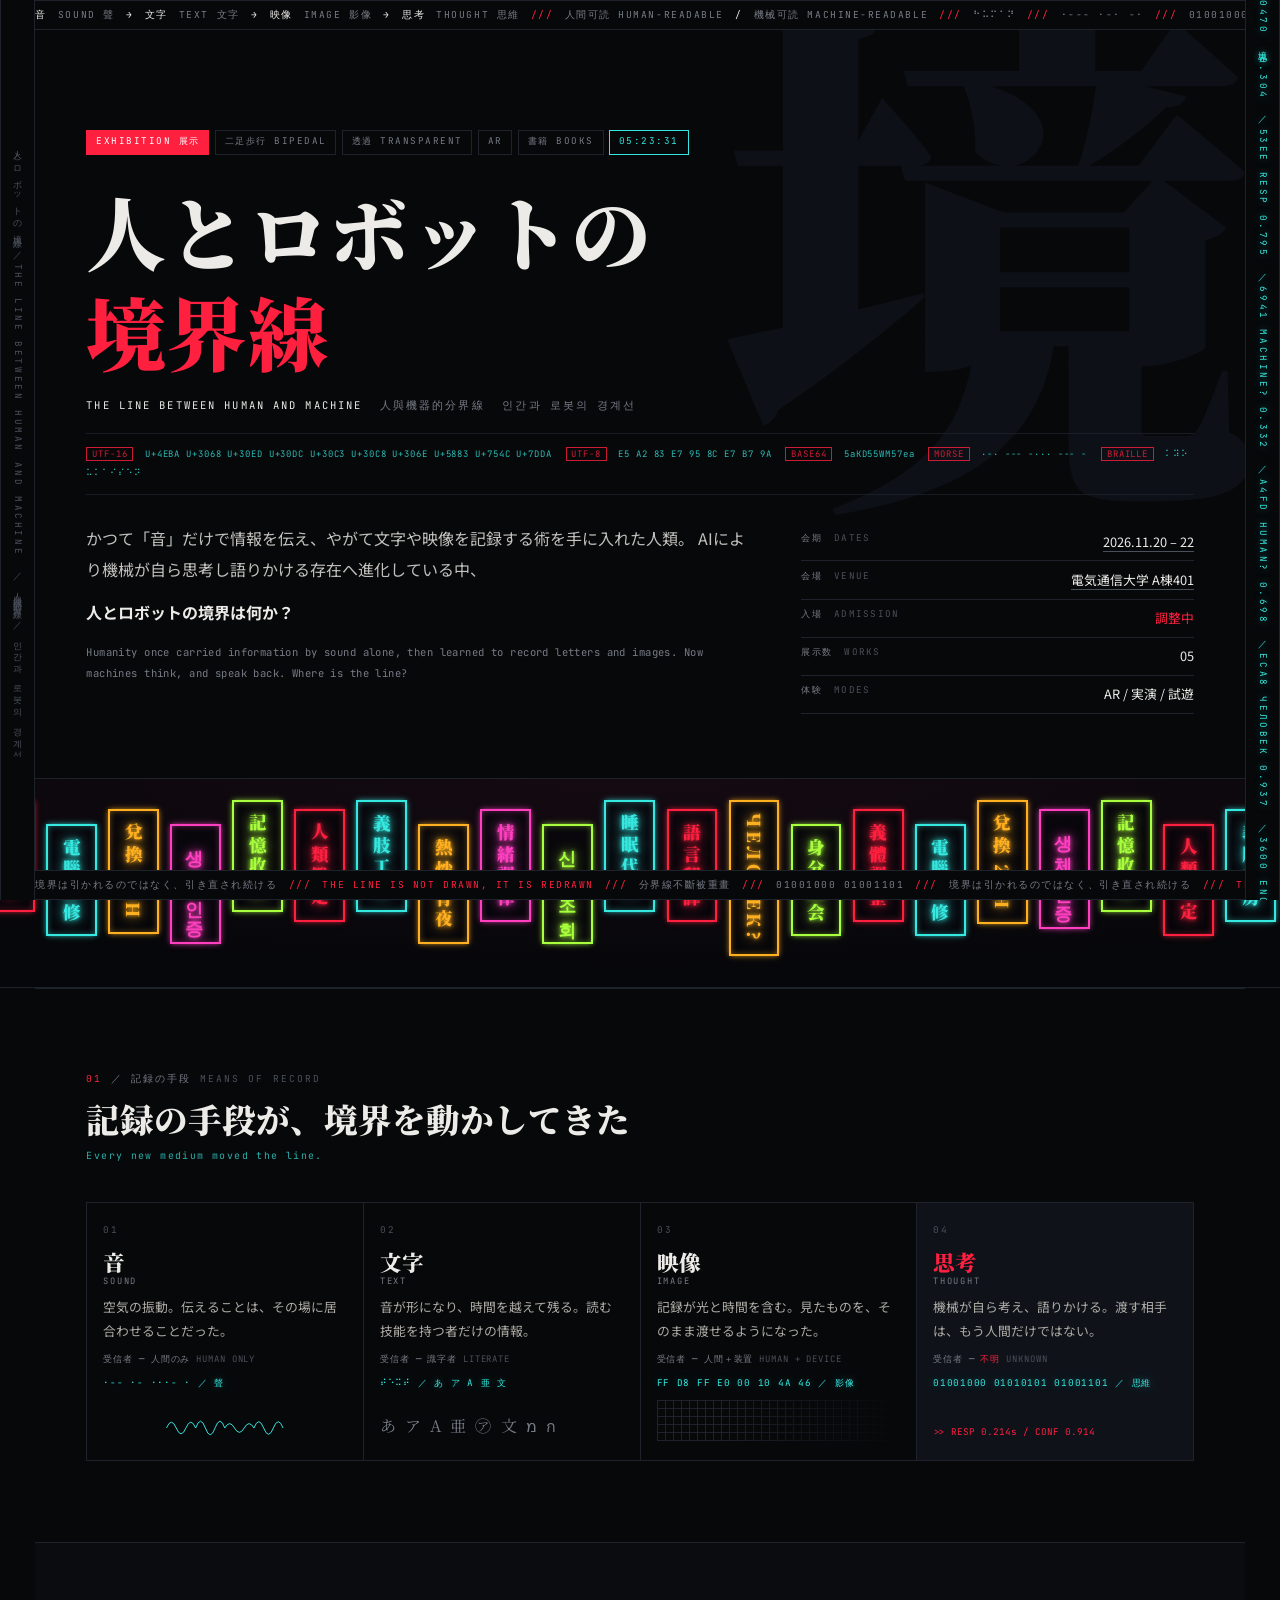
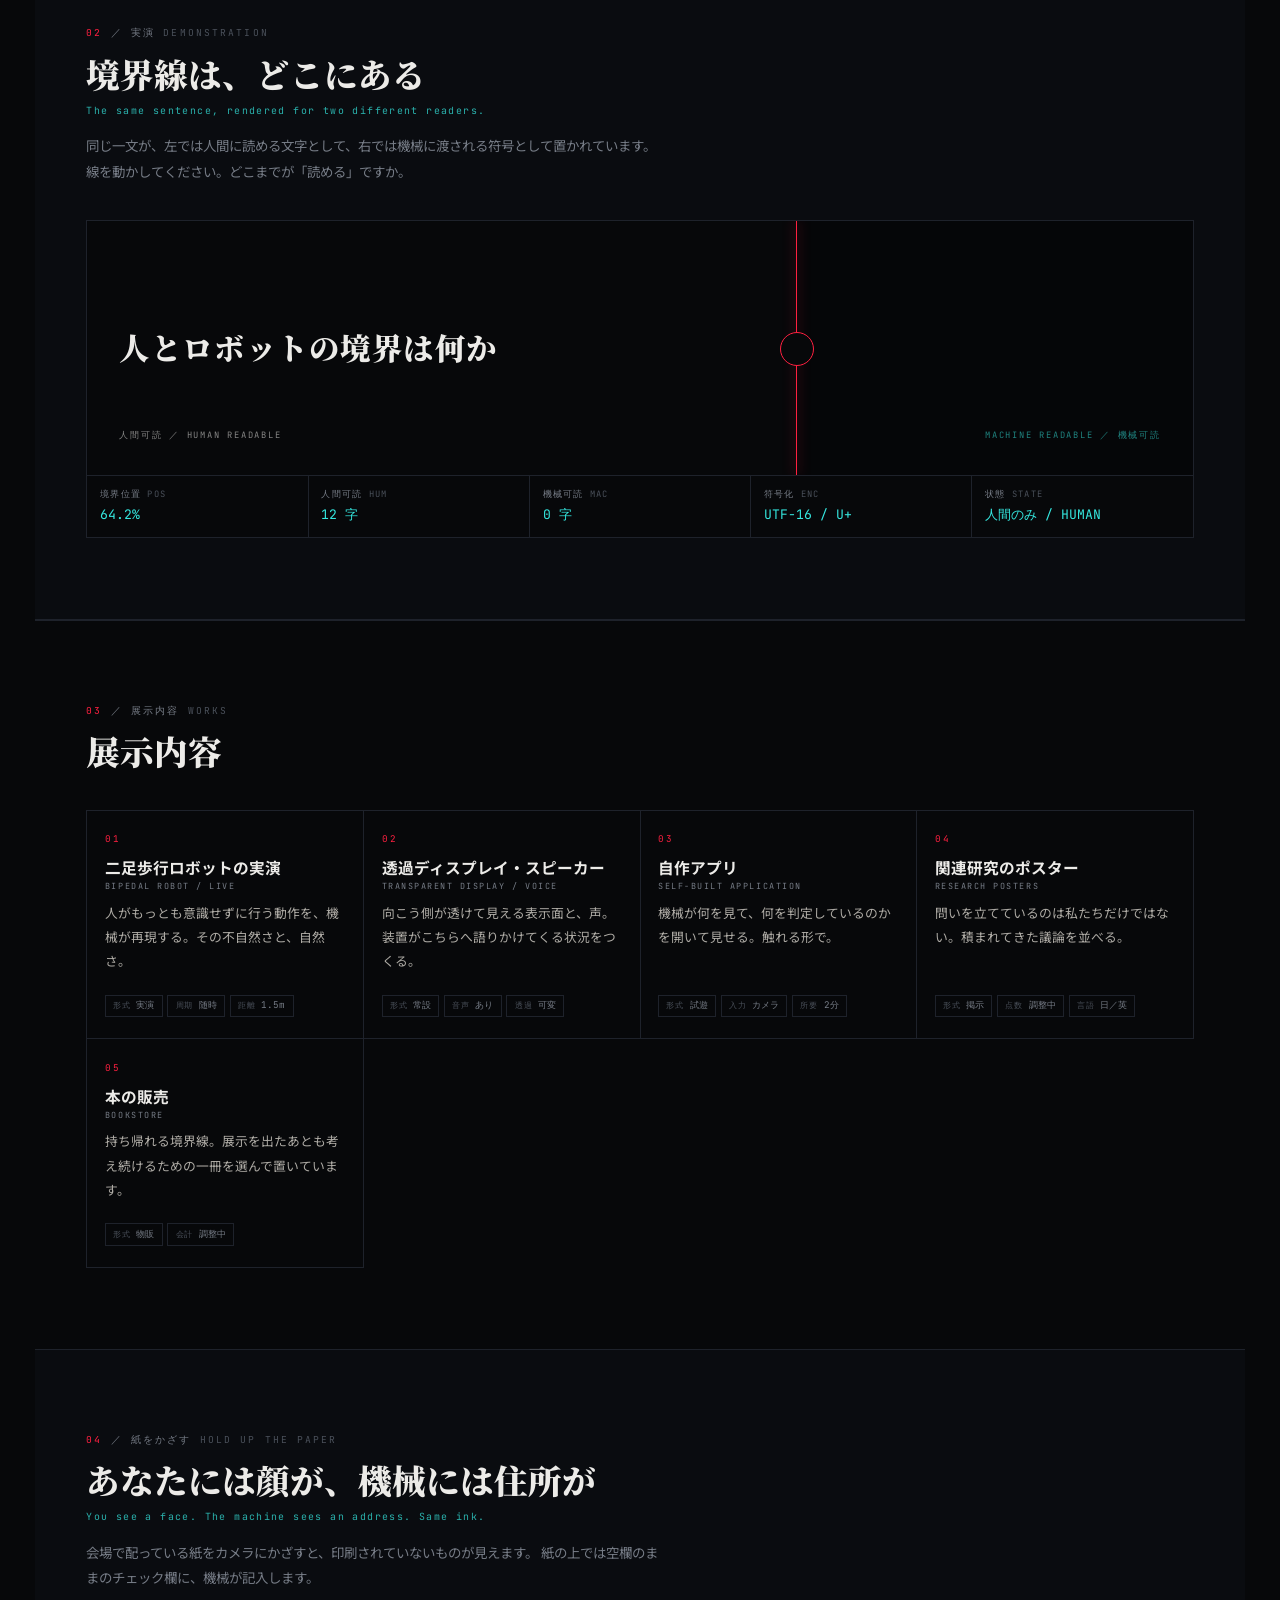
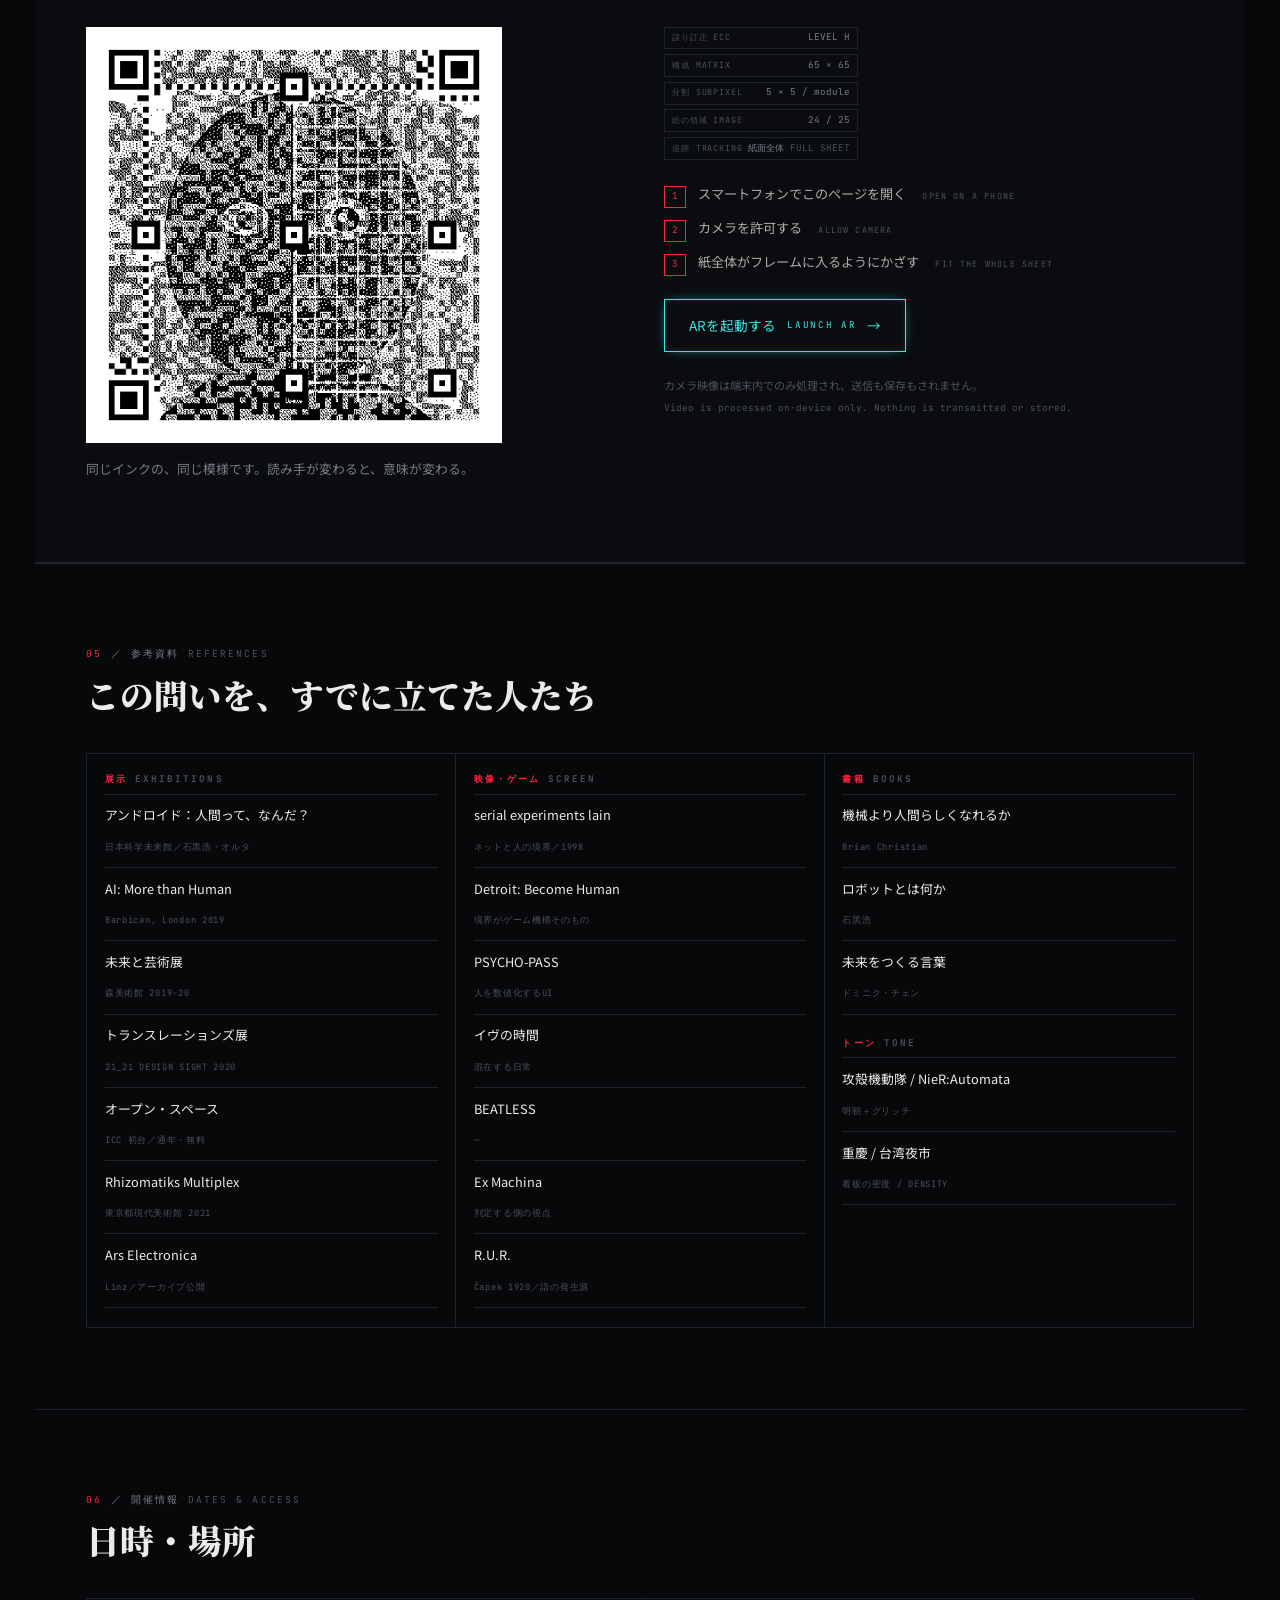
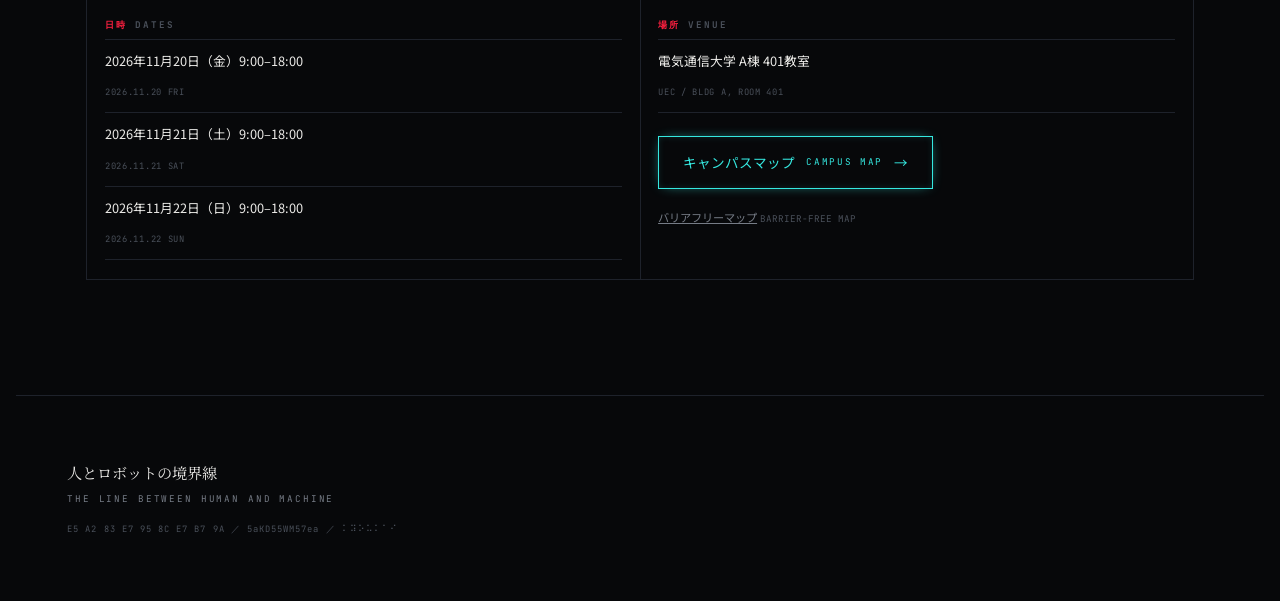
==== commit 9655f24b: "日時・場所の追加" ====
--- a/index.html
+++ b/index.html
@@ -79,8 +79,8 @@
     </p>
 
     <dl class="spec">
-      <div><dt>会期 <i>DATES</i></dt><dd class="tbd">調整中</dd></div>
-      <div><dt>会場 <i>VENUE</i></dt><dd class="tbd">調整中</dd></div>
+      <div><dt>会期 <i>DATES</i></dt><dd><a href="#info">2026.11.20 – 22</a></dd></div>
+      <div><dt>会場 <i>VENUE</i></dt><dd><a href="#info">電気通信大学 A棟401</a></dd></div>
       <div><dt>入場 <i>ADMISSION</i></dt><dd class="tbd">調整中</dd></div>
       <div><dt>展示数 <i>WORKS</i></dt><dd>05</dd></div>
       <div><dt>体験 <i>MODES</i></dt><dd>AR / 実演 / 試遊</dd></div>
@@ -334,6 +334,36 @@
   </div>
 </section>
 
+<!-- ===== 開催情報 ============================================== -->
+<section class="sec" id="info">
+  <header class="sec__head">
+    <p class="sec__num">06 <span>／ 開催情報 <i>DATES &amp; ACCESS</i></span></p>
+    <h2 class="sec__title">日時・場所</h2>
+  </header>
+
+  <div class="refs">
+    <div class="refs__col">
+      <h3 class="refs__h">日時 <i>DATES</i></h3>
+      <ul class="refs__l">
+        <li><b>2026年11月20日（金）9:00–18:00</b><span>2026.11.20 FRI</span></li>
+        <li><b>2026年11月21日（土）9:00–18:00</b><span>2026.11.21 SAT</span></li>
+        <li><b>2026年11月22日（日）9:00–18:00</b><span>2026.11.22 SUN</span></li>
+      </ul>
+    </div>
+    <div class="refs__col">
+      <h3 class="refs__h">場所 <i>VENUE</i></h3>
+      <ul class="refs__l">
+        <li><b>電気通信大学 A棟 401教室</b><span>UEC / BLDG A, ROOM 401</span></li>
+      </ul>
+      <div class="info__links">
+        <a class="cta" href="https://www.uec.ac.jp/about/profile/access/" target="_blank" rel="noopener">キャンパスマップ <b lang="en">CAMPUS MAP</b><span aria-hidden="true">→</span></a>
+        <p class="fine"><a href="http://www.osns.gsc.uec.ac.jp/map/" target="_blank" rel="noopener">バリアフリーマップ</a>
+          <i lang="en">BARRIER-FREE MAP</i></p>
+      </div>
+    </div>
+  </div>
+</section>
+
 </main>
 
 <footer class="foot">
--- a/assets/css/style.css
+++ b/assets/css/style.css
@@ -513,6 +513,14 @@
   letter-spacing: .08em; color: var(--dim2);
 }
 
+/* --------------------------------------------------------------- 開催情報 */
+
+.spec dd a { color: inherit; text-decoration: none; border-bottom: 1px solid var(--dim2); }
+.spec dd a:hover { color: var(--cyan); border-color: var(--cyan); }
+
+.info__links { display: flex; flex-direction: column; gap: 1.1rem; align-items: flex-start; margin-top: 1.4rem; }
+.info__links .fine a { color: var(--dim); }
+
 /* ------------------------------------------------------------------- foot */
 
 .foot { padding-block: clamp(2.5rem, 7vh, 4rem); border-top: 1px solid var(--line); }
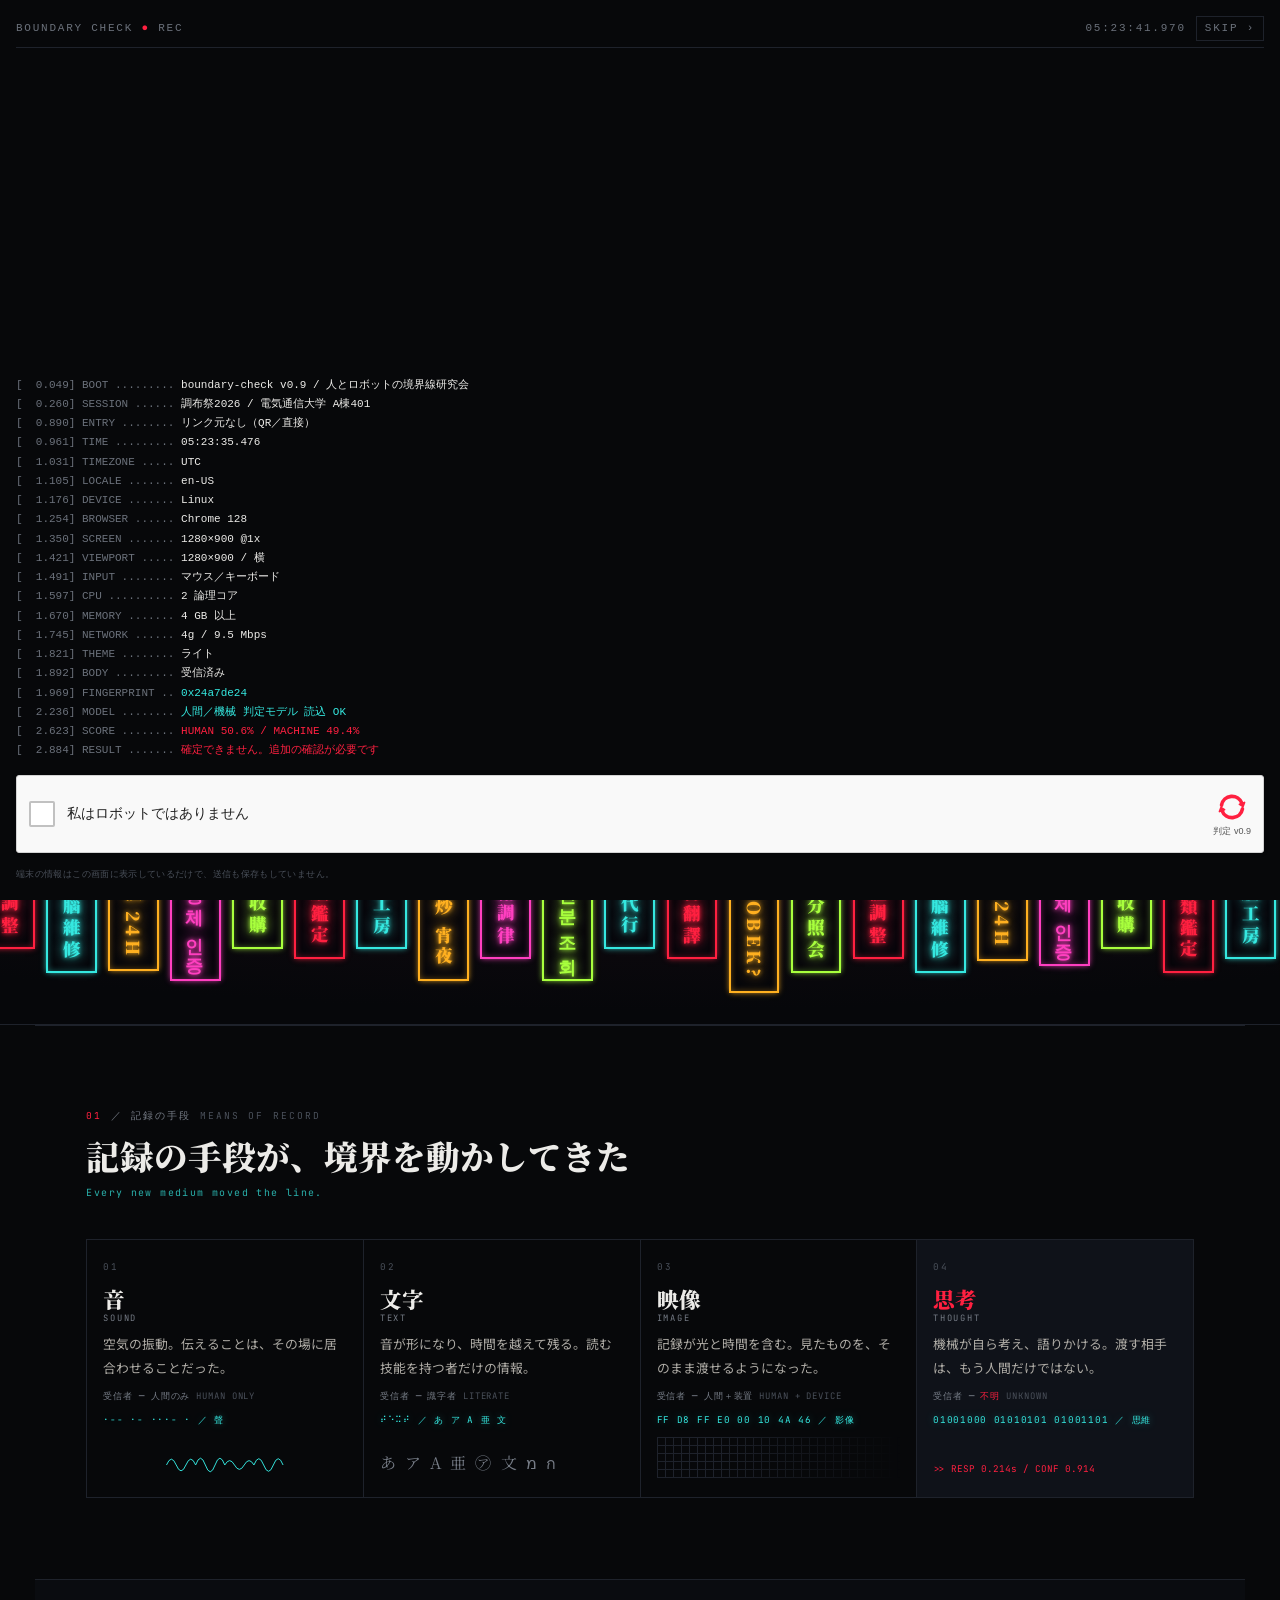
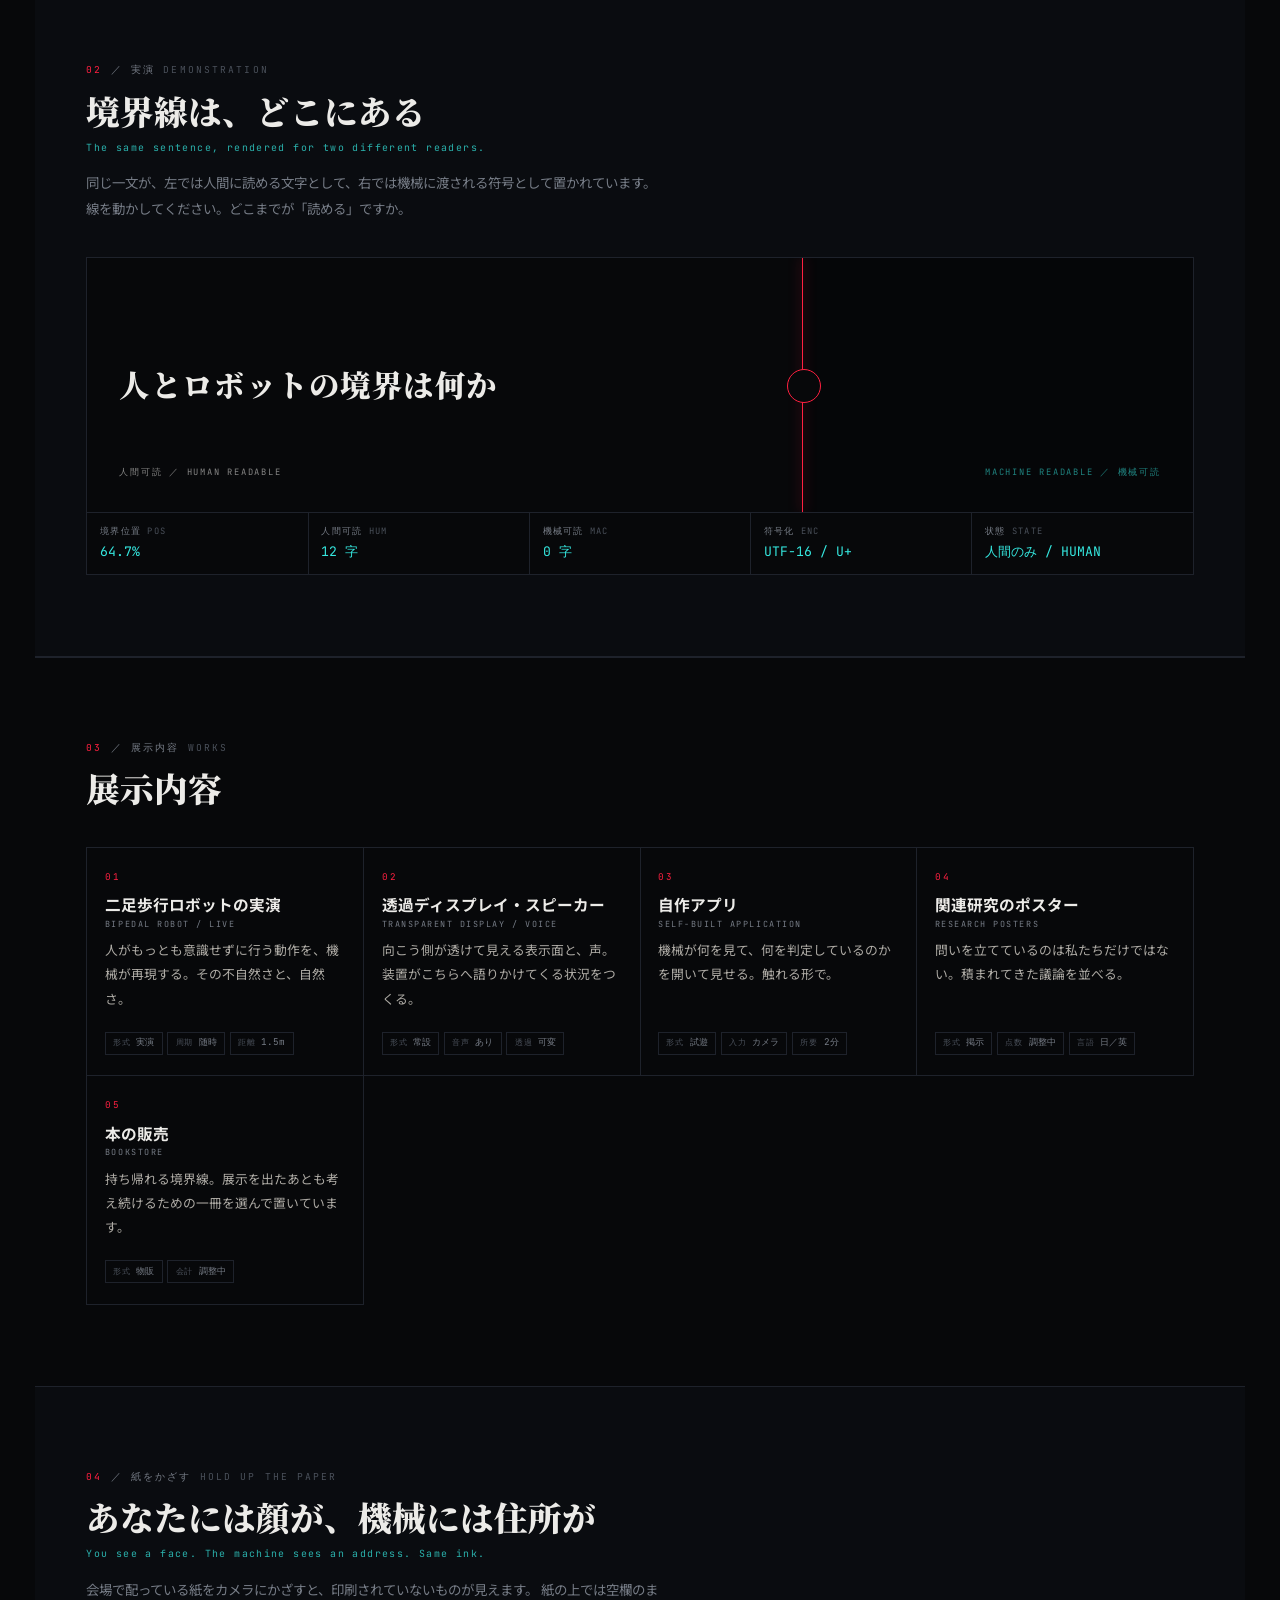
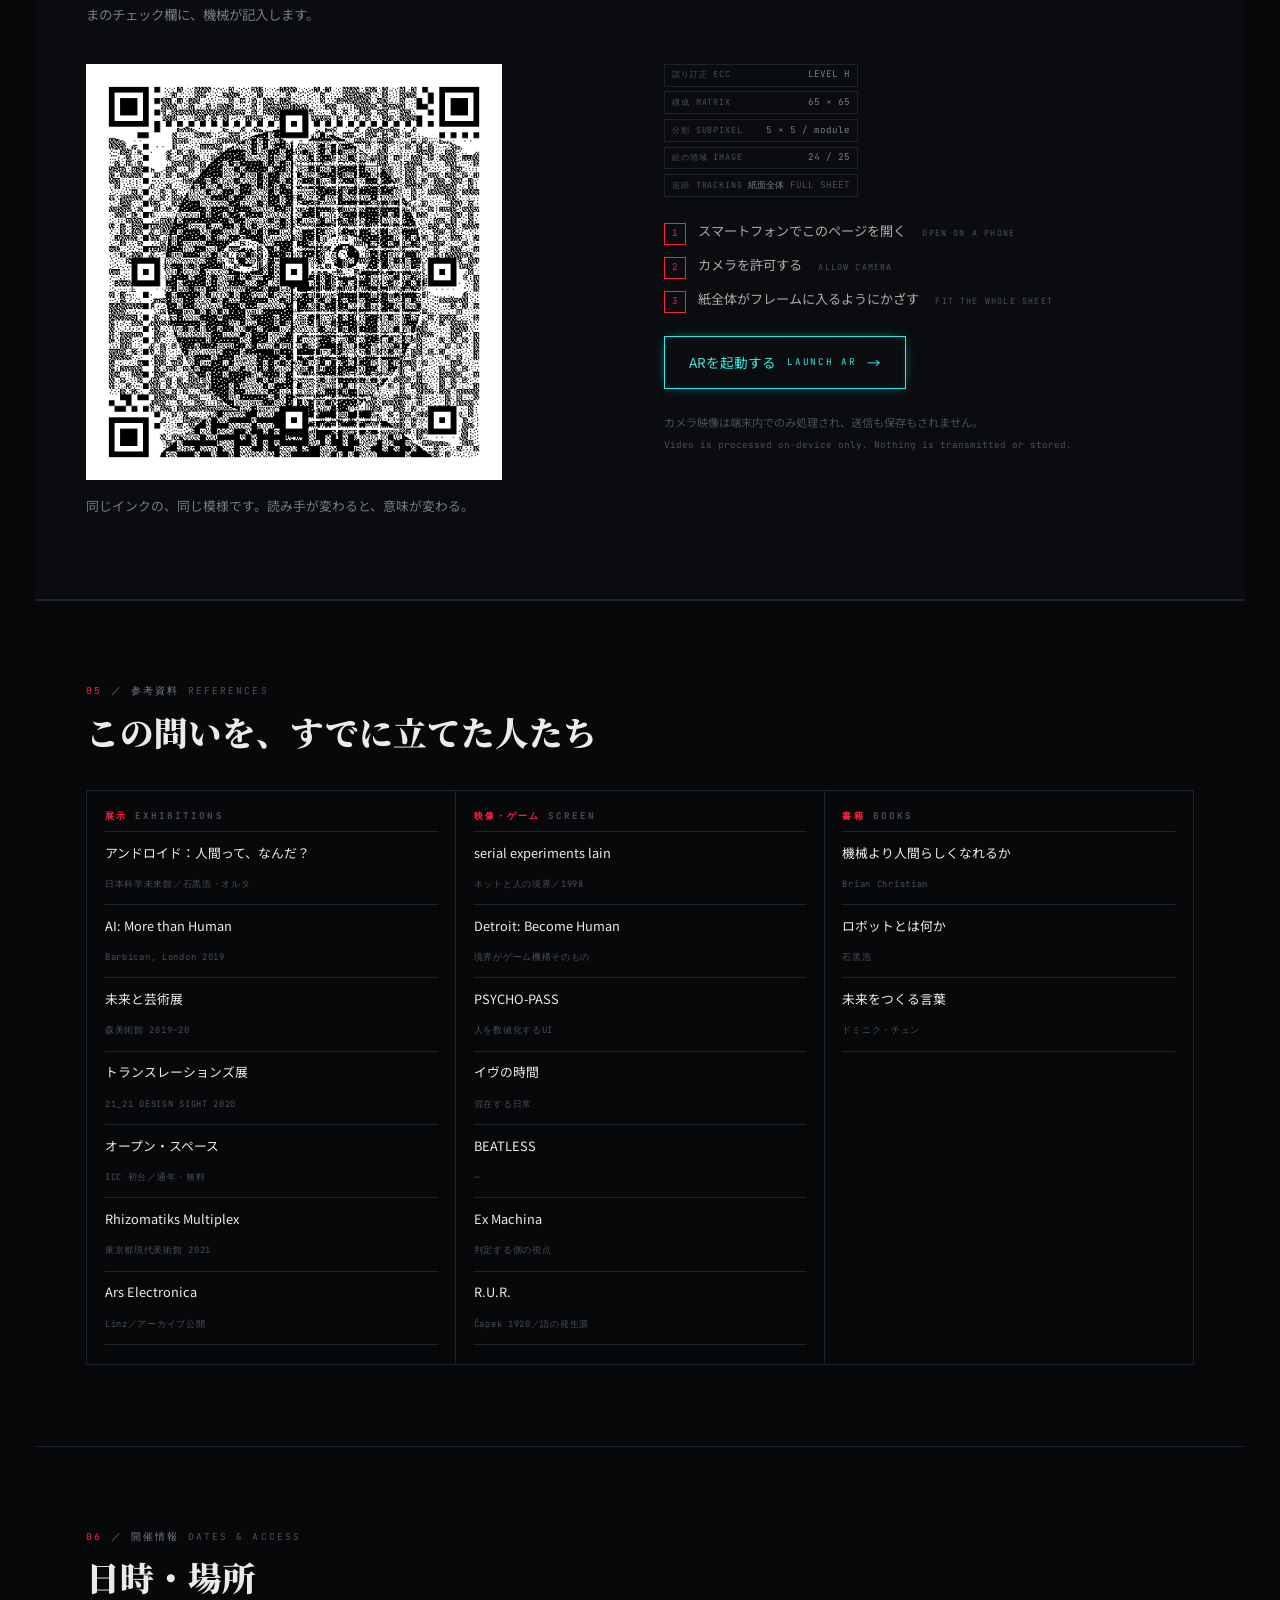
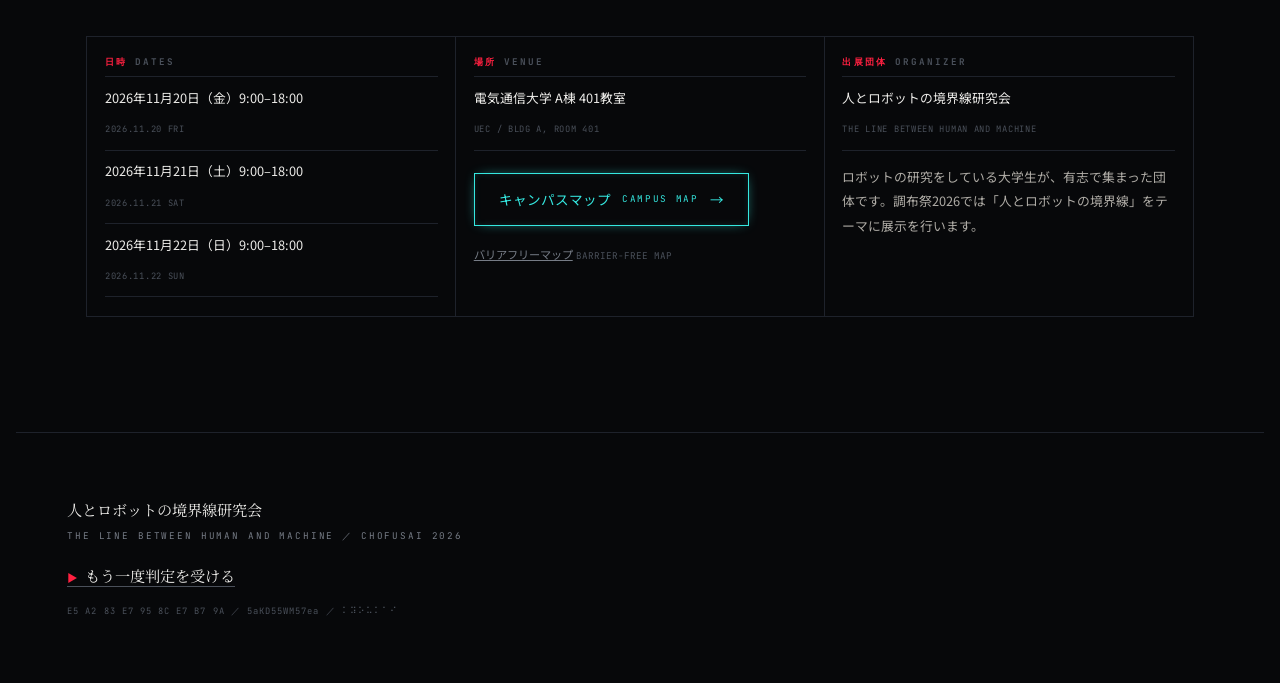
==== commit 4597a404: "認証画面，スマホの傾きで操作" ====
--- a/index.html
+++ b/index.html
@@ -3,17 +3,347 @@
 <head>
 <meta charset="UTF-8">
 <meta name="viewport" content="width=device-width, initial-scale=1">
-<title>人とロボットの境界線 / THE LINE BETWEEN HUMAN AND MACHINE</title>
+<title>人とロボットの境界線 ／ 調布祭2026 ／ THE LINE BETWEEN HUMAN AND MACHINE</title>
 <meta name="description" content="かつて「音」だけで情報を伝え、やがて文字や映像を記録する術を手に入れた人類。機械が自ら思考し語りかける今、人とロボットの境界は何か。">
 <meta property="og:title" content="人とロボットの境界線">
-<meta property="og:description" content="二足歩行ロボットの実演、透過ディスプレイ、AR。人と機械の境界を問う展示。">
+<meta property="og:description" content="調布祭2026 電気通信大学A棟401教室。二足歩行ロボットの実演、透過ディスプレイ、AR。人と機械の境界を問う展示。">
 <meta property="og:type" content="website">
+<!-- 判定画面 -->
+<script>
+(function (d) {
+  var c = d.documentElement.classList;
+  c.add('js', 'gating');
+  try { if (sessionStorage.getItem('gate') === '1') c.add('passed'); } catch (e) {}
+})(document);
+</script>
+<style>
+#gate { display: none; }
+.gating { overflow: hidden; }
+.gating #gate {
+  --gc: #35e8e0; --gr: #ff2040; --gi: #ecebe8; --gd: #6b717b;
+  display: flex; flex-direction: column;
+  position: fixed; inset: 0; z-index: 9999;
+  padding: max(16px, env(safe-area-inset-top)) 16px max(16px, env(safe-area-inset-bottom));
+  background: #07080a; color: #aab0ba;
+  font: 11px/1.75 ui-monospace, "SFMono-Regular", Menlo, Consolas, monospace;
+  overflow: hidden; -webkit-user-select: none; user-select: none;
+  -webkit-tap-highlight-color: transparent;
+}
+.passed #gate > * { display: none; }
+#gate.is-out { clip-path: inset(0 0 0 var(--w, 0%)); }
+#gate .g-line { display: block !important; position: absolute; top: 0; bottom: 0; left: var(--w, 0%); width: 1px;
+  background: var(--gr); box-shadow: 0 0 14px var(--gr); opacity: 0; }
+#gate.is-out .g-line { opacity: 1; }
+
+.g-head { display: flex; align-items: center; gap: 10px; letter-spacing: .16em; color: var(--gd);
+  border-bottom: 1px solid #1e222b; padding-bottom: 6px; margin-bottom: 10px; }
+.g-head b { color: var(--gr); font-weight: 400; }
+#gClock { margin-left: auto; }
+.g-log { list-style: none; margin: 0; padding: 0; flex: 1; overflow: hidden;
+  display: flex; flex-direction: column; justify-content: flex-end; }
+.g-log li { white-space: pre-wrap; word-break: break-all; }
+.g-log .k { color: var(--gd); }
+.g-log .v { color: var(--gi); }
+.g-log .ok { color: var(--gc); }
+.g-log .ng { color: var(--gr); }
+
+.g-box { display: flex; align-items: center; gap: 12px; margin: 14px 0 6px;
+  background: #f9f9f9; color: #222; border: 1px solid #d3d3d3; border-radius: 3px;
+  box-shadow: 0 0 4px 1px rgba(0,0,0,.08); padding: 14px 12px;
+  font: 14px/1.4 -apple-system, "Hiragino Sans", "Yu Gothic UI", "Meiryo", sans-serif;
+  transform-origin: 50% 100%; animation: g-in .25s ease-out both; }
+.g-box[hidden] { display: none; }
+.g-check { flex: 1; display: flex; align-items: center; gap: 12px; padding: 0; border: 0;
+  background: none; font: inherit; color: inherit; text-align: left; cursor: pointer; }
+.g-tick { flex: none; width: 26px; height: 26px; border: 2px solid #c1c1c1; border-radius: 2px;
+  background: #fff; position: relative; }
+.g-check:focus-visible .g-tick { outline: 2px solid #4a90e2; outline-offset: 2px; }
+.is-spin .g-tick { border: 4px solid #4a90e2; border-top-color: transparent; border-radius: 50%;
+  animation: g-spin .7s linear infinite; }
+.is-fail .g-tick { border-color: var(--gr); background: var(--gr); border-radius: 2px; animation: none; }
+.is-fail .g-tick::after { content: "!"; position: absolute; inset: 0; color: #fff;
+  font: 700 18px/22px sans-serif; text-align: center; }
+.g-mark { flex: none; display: flex; flex-direction: column; align-items: center; gap: 2px;
+  font-size: 9px; line-height: 1.3; color: #555; }
+
+.g-verdict { margin: 18px 0 4px; }
+.g-verdict[hidden] { display: none; }
+.g-v1 { position: relative; margin: 0; color: var(--gi);
+  font: 900 clamp(44px, 15vw, 96px)/1.05 "Hiragino Mincho ProN", "Yu Mincho", "Noto Serif JP", serif; }
+.g-v1::before, .g-v1::after { content: attr(data-t); position: absolute; inset: 0; }
+.g-v1::before { color: var(--gr); clip-path: inset(10% 0 55% 0); transform: translate(-4px, 0); mix-blend-mode: screen; }
+.g-v1::after  { color: var(--gc); clip-path: inset(60% 0 8% 0);  transform: translate(4px, 0);  mix-blend-mode: screen; }
+.g-v2 { margin: 4px 0 0; color: var(--gr); letter-spacing: .3em; }
+.g-v3 { margin: 10px 0 0; color: var(--gi);
+  font: 13px/1.8 -apple-system, "Hiragino Sans", "Yu Gothic UI", "Meiryo", sans-serif; }
+.g-go { margin: 12px 0 0; color: var(--gd); letter-spacing: .14em; }
+
+.g-fine { margin: 10px 0 0; color: #4a505a; font-size: 9px; letter-spacing: .04em; }
+.g-skip { flex: none; padding: 2px 8px; border: 1px solid #1e222b; background: #07080a; color: var(--gd);
+  font: inherit; letter-spacing: .16em; cursor: pointer; }
+
+@media (prefers-reduced-motion: no-preference) {
+  .is-glitch { animation: g-shake .32s steps(2) 3; }
+  .is-glitch .g-v1::before { animation: g-slice .9s steps(1) infinite; }
+  .is-glitch .g-v1::after  { animation: g-slice .7s steps(1) infinite reverse; }
+}
+@keyframes g-in { from { opacity: 0; transform: translateY(8px) scale(.98); } }
+@keyframes g-spin { to { transform: rotate(360deg); } }
+@keyframes g-shake {
+  0% { transform: translate(0, 0); } 25% { transform: translate(-6px, 2px); }
+  50% { transform: translate(5px, -3px); } 75% { transform: translate(-2px, 4px); }
+}
+@keyframes g-slice {
+  0%   { clip-path: inset(10% 0 55% 0); transform: translate(-5px, 0); }
+  30%  { clip-path: inset(40% 0 30% 0); transform: translate(6px, 0); }
+  60%  { clip-path: inset(75% 0 2% 0);  transform: translate(-3px, 0); }
+  80%  { clip-path: inset(0 0 85% 0);   transform: translate(4px, 0); }
+}
+</style>
+
+<!-- ===== 第1層：本文のCSS・フォント（非ブロッキング） ============= -->
 <link rel="preconnect" href="https://fonts.googleapis.com">
 <link rel="preconnect" href="https://fonts.gstatic.com" crossorigin>
-<link href="https://fonts.googleapis.com/css2?family=Noto+Sans+JP:wght@400;700;900&family=Noto+Serif+JP:wght@600;900&family=JetBrains+Mono:wght@400;700&display=swap" rel="stylesheet">
+<link rel="stylesheet" href="assets/css/style.css" media="print" onload="this.media='all'" id="css">
+<link rel="stylesheet" href="https://fonts.googleapis.com/css2?family=Noto+Sans+JP:wght@400;700;900&family=Noto+Serif+JP:wght@600;900&family=JetBrains+Mono:wght@400;700&display=swap" media="print" onload="this.media='all'">
+<noscript>
 <link rel="stylesheet" href="assets/css/style.css">
+<link rel="stylesheet" href="https://fonts.googleapis.com/css2?family=Noto+Sans+JP:wght@400;700;900&family=Noto+Serif+JP:wght@600;900&family=JetBrains+Mono:wght@400;700&display=swap">
+</noscript>
 </head>
 <body>
+
+<!-- 判定画面 -->
+<div id="gate" role="dialog" aria-label="人間かどうかの判定">
+  <p class="g-head"><span>BOUNDARY CHECK <b>●</b> REC</span><span id="gClock">--:--:--</span><button class="g-skip" id="gSkip" type="button">SKIP ›</button></p>
+  <ol class="g-log" id="gLog" aria-live="polite"></ol>
+  <div class="g-box" id="gBox" hidden>
+    <button class="g-check" id="gCheck" type="button" aria-pressed="false">
+      <span class="g-tick" aria-hidden="true"></span><span id="gLabel">私はロボットではありません</span>
+    </button>
+    <span class="g-mark" aria-hidden="true">
+      <svg viewBox="0 0 32 32" width="34" height="34">
+        <path d="M6.15 14.26A10 10 0 0 1 25.4 12.58" fill="none" stroke="#ff2040" stroke-width="3.4" stroke-linecap="round"/>
+        <path d="M27.8 11.7L26.4 15.6L23 13.5Z" fill="#ff2040" stroke="#ff2040" stroke-width="1.6" stroke-linejoin="round"/>
+        <path d="M25.85 17.74A10 10 0 0 1 6.6 19.42" fill="none" stroke="#ff2040" stroke-width="3.4" stroke-linecap="round"/>
+        <path d="M4.2 20.3L5.6 16.4L9 18.5Z" fill="#ff2040" stroke="#ff2040" stroke-width="1.6" stroke-linejoin="round"/>
+      </svg>
+      判定 v0.9
+    </span>
+  </div>
+  <div class="g-verdict" id="gVerdict" hidden>
+    <p class="g-v1" data-t="判定不能">判定不能</p>
+    <p class="g-v2">UNDETERMINED</p>
+    <p class="g-v3">あなたが人間かどうか、機械には決められませんでした。</p>
+    <p class="g-go">TAP TO ENTER ／ タップして展示へ ›</p>
+  </div>
+  <p class="g-fine">端末の情報はこの画面に表示しているだけで、送信も保存もしていません。</p>
+  <span class="g-line" aria-hidden="true"></span>
+</div>
+<script>
+(function () {
+  'use strict';
+  var d = document, n = navigator, root = d.documentElement;
+  var $ = function (id) { return d.getElementById(id); };
+  var gate = $('gate'), log = $('gLog'), box = $('gBox'), check = $('gCheck');
+  var css = $('css');
+  var reduced = matchMedia('(prefers-reduced-motion: reduce)').matches;
+  var t0 = performance.now();
+  var done = false, tapped = false, failed = false;
+  var tShow = 0, pd = null, ori = null, tilt = null;
+
+  var pad = function (v, w) { v = String(v); while (v.length < w) v = '0' + v; return v; };
+  var buzz = function (p) { try { if (n.vibrate) n.vibrate(p); } catch (e) {} };
+
+  /* ---- ログ ---- */
+
+  var line = function (k, v, cls) {
+    var li = d.createElement('li');
+    var ts = ((performance.now() - t0) / 1000).toFixed(3);
+    var key = d.createElement('span');
+    key.className = 'k';
+    key.textContent = '[' + ('   ' + ts).slice(-7) + '] ' + (k + ' ..............').slice(0, 14) + ' ';
+    var val = d.createElement('span');
+    val.className = cls || 'v';
+    val.textContent = v;
+    li.appendChild(key);
+    li.appendChild(val);
+    log.appendChild(li);
+    while (log.children.length > 60) log.removeChild(log.firstChild);
+  };
+
+  var run = function (list, then) {
+    var i = 0;
+    (function next() {
+      if (done) return;
+      if (i >= list.length) return then && then();
+      var it = list[i++];
+      line(it[0], typeof it[1] === 'function' ? it[1]() : it[1], it[2]);
+      setTimeout(next, reduced ? 0 : (it[3] || 70));
+    })();
+  };
+
+
+  var cssReady = function () { return !css || css.media === 'all'; };
+
+  var whenReady = function (cb) {
+    var limit = Date.now() + 8000, fired = false;
+    var go = function () { if (!fired) { fired = true; cb(); } };
+    (function poll() {
+      if (!cssReady() && Date.now() < limit) return setTimeout(poll, 50);
+      requestAnimationFrame(function () {
+        if (d.fonts) d.fonts.ready.then(go);
+        setTimeout(go, 1500);
+      });
+    })();
+  };
+
+  var close = function () {
+    gate.parentNode.removeChild(gate);
+    root.classList.remove('gating');
+  };
+
+  var finish = function () {
+    if (done) return;
+    done = true;
+    try { sessionStorage.setItem('gate', '1'); } catch (e) {}
+    if (!cssReady()) line('RECV', '本文を受信中…');
+    whenReady(function () {
+      if (reduced || root.classList.contains('passed')) return close();
+      scrollTo(0, 0);
+      gate.classList.add('is-out');
+      var s = performance.now(), D = 700;
+      requestAnimationFrame(function step(now) {
+        var k = Math.min(1, Math.max(0, (now - s) / D));
+        gate.style.setProperty('--w', (k * k * (3 - 2 * k) * 100) + '%');
+        if (k < 1) requestAnimationFrame(step); else close();
+      });
+    });
+  };
+
+  // 同じタブで2回目以降は判定を飛ばし、CSSが届くまで黒で覆うだけにする
+  if (root.classList.contains('passed')) return finish();
+
+  var clock = $('gClock');
+  var stamp = function () {
+    var t = new Date();
+    return pad(t.getHours(), 2) + ':' + pad(t.getMinutes(), 2) + ':' + pad(t.getSeconds(), 2)
+      + '.' + pad(t.getMilliseconds(), 3);
+  };
+  (function tick() { if (!done) { clock.textContent = stamp(); setTimeout(tick, 47); } })();
+
+  /* ---- 端末から読める値 ---- */
+
+  var ua = n.userAgent, m;
+  var os = (m = ua.match(/(iPhone|iPad|iPod).*? OS (\d+)_(\d+)/)) ? m[1] + ' / iOS ' + m[2] + '.' + m[3]
+    : (m = ua.match(/Android ([\d.]+)/)) ? 'Android ' + m[1]
+    : /Windows/.test(ua) ? 'Windows'
+    : /Mac OS X/.test(ua) ? (n.maxTouchPoints > 1 ? 'iPad / iPadOS' : 'macOS')
+    : /Linux/.test(ua) ? 'Linux' : '不明';
+  var browser = /\bLine\//.test(ua) ? 'LINE アプリ内ブラウザ'
+    : /Instagram/.test(ua) ? 'Instagram アプリ内ブラウザ'
+    : (m = ua.match(/Edg\w*\/(\d+)/)) ? 'Edge ' + m[1]
+    : (m = ua.match(/SamsungBrowser\/(\d+)/)) ? 'Samsung Internet ' + m[1]
+    : (m = ua.match(/(?:CriOS|Chrome)\/(\d+)/)) ? 'Chrome ' + m[1]
+    : (m = ua.match(/(?:FxiOS|Firefox)\/(\d+)/)) ? 'Firefox ' + m[1]
+    : (m = ua.match(/Version\/([\d.]+).*Safari/)) ? 'Safari ' + m[1] : '不明';
+  var tz = '不明';
+  try { tz = Intl.DateTimeFormat().resolvedOptions().timeZone || tz; } catch (e) {}
+  var net = n.connection;
+  var dark = matchMedia('(prefers-color-scheme: dark)').matches;
+  var langs = (n.languages && n.languages.length ? n.languages.slice(0, 3).join(', ') : n.language) || '不明';
+
+  var fp = 0x811c9dc5, src = [ua, screen.width, screen.height, devicePixelRatio, n.language, tz].join('|');
+  for (var i = 0; i < src.length; i++) { fp ^= src.charCodeAt(i); fp = Math.imul(fp, 16777619) >>> 0; }
+
+  var h1 = 50 + (Math.random() - 0.5) * 6;
+
+  run([
+    ['BOOT', 'boundary-check v0.9 / 人とロボットの境界線研究会', 'v', 140],
+    ['SESSION', '調布祭2026 / 電気通信大学 A棟401'],
+    ['ENTRY', d.referrer ? d.referrer : 'リンク元なし（QR／直接）'],
+    ['TIME', function () { return stamp(); }],
+    ['TIMEZONE', tz],
+    ['LOCALE', langs],
+    ['DEVICE', os],
+    ['BROWSER', browser],
+    ['SCREEN', screen.width + '×' + screen.height + ' @' + (Math.round(devicePixelRatio * 100) / 100) + 'x'],
+    ['VIEWPORT', innerWidth + '×' + innerHeight + ' / ' + (innerWidth < innerHeight ? '縦' : '横')],
+    ['INPUT', n.maxTouchPoints ? 'タッチ ' + n.maxTouchPoints + '点' : 'マウス／キーボード'],
+    ['CPU', n.hardwareConcurrency ? n.hardwareConcurrency + ' 論理コア' : '非公開'],
+    ['MEMORY', n.deviceMemory ? n.deviceMemory + ' GB 以上' : '非公開'],
+    ['NETWORK', net && net.effectiveType ? net.effectiveType + (net.downlink ? ' / ' + net.downlink + ' Mbps' : '') : '非公開'],
+    ['THEME', dark ? 'ダーク' : 'ライト'],
+    ['BODY', function () { return cssReady() ? '受信済み' : '受信中…'; }],
+    ['FINGERPRINT', '0x' + pad(fp.toString(16), 8), 'ok', 260],
+    ['MODEL', '人間／機械 判定モデル 読込 OK', 'ok', 380],
+    ['SCORE', 'HUMAN ' + h1.toFixed(1) + '% / MACHINE ' + (100 - h1).toFixed(1) + '%', 'ng', 260],
+    ['RESULT', '確定できません。追加の確認が必要です', 'ng', 200]
+  ], function () {
+    box.hidden = false;
+    tShow = performance.now();
+  });
+
+  check.addEventListener('pointerdown', function (e) {
+    pd = { type: e.pointerType, x: e.clientX, y: e.clientY, w: e.width, h: e.height, p: e.pressure };
+  });
+
+  window.addEventListener('deviceorientation', function (e) {
+    if (e.beta != null) ori = e;
+  });
+
+  var fail = function () {
+    failed = true;
+    box.classList.remove('is-spin');
+    box.classList.add('is-fail');
+    $('gLabel').textContent = '判定できませんでした';
+    $('gVerdict').hidden = false;
+    gate.classList.add('is-glitch');
+    buzz([60, 40, 60, 40, 220]);
+    line('VERDICT', 'UNDETERMINED ／ 判定不能', 'ng');
+    setTimeout(finish, 3200);
+  };
+
+  check.addEventListener('click', function () {
+    if (tapped) return;
+    tapped = true;
+    var dt = (performance.now() - tShow) / 1000;
+    buzz(12);
+
+    // iOS は傾きセンサーの許可にユーザー操作が要る。このタップで取る
+    var DOE = window.DeviceOrientationEvent;
+    if (DOE && typeof DOE.requestPermission === 'function') {
+      DOE.requestPermission().then(function (s) { tilt = s; }, function () { tilt = 'denied'; });
+    } else {
+      tilt = 'granted';
+    }
+
+    box.classList.add('is-spin');
+    check.setAttribute('aria-pressed', 'true');
+    run([
+      ['REACTION', dt.toFixed(2) + ' 秒', 'v', 160],
+      ['TOUCH', pd ? pd.type + ' / (' + Math.round(pd.x) + ', ' + Math.round(pd.y) + ')'
+        + (pd.w > 1 ? ' / 接地 ' + Math.round(pd.w) + '×' + Math.round(pd.h) + ' px' : '') : 'キーボード', 'v', 160],
+      ['PRESSURE', pd && pd.p && pd.p !== 0.5 ? pd.p.toFixed(2) : '取得不可', 'v', 220],
+      ['TILT', function () {
+        return ori ? 'β ' + ori.beta.toFixed(1) + '° / γ ' + ori.gamma.toFixed(1) + '°'
+          : tilt === null ? '許可待ち' : '取得不可';
+      }, 'v', 300],
+      ['BLINK', '未検出', 'ng', 260],
+      ['PULSE', '取得不可', 'ng', 260],
+      ['RE-SCORE', 'HUMAN 50.0% / MACHINE 50.0%', 'ng', 420]
+    ], fail);
+  });
+
+  gate.addEventListener('click', function (e) {
+    if (failed && !check.contains(e.target)) finish();
+  });
+  $('gSkip').addEventListener('click', function (e) {
+    e.stopPropagation();
+    finish();
+  });
+})();
+</script>
 
 <a class="skip" href="#main">本文へスキップ</a>
 
@@ -43,6 +373,8 @@
 <section class="hero">
   <span class="hero__ghost" aria-hidden="true">境</span>
 
+  <p class="hero__org">人とロボットの境界線研究会 <i>／ 調布祭2026 出展</i></p>
+
   <p class="hero__kicker">
     <span class="chip chip--red">EXHIBITION 展示</span>
     <span class="chip">二足歩行 BIPEDAL</span>
@@ -81,7 +413,7 @@
     <dl class="spec">
       <div><dt>会期 <i>DATES</i></dt><dd><a href="#info">2026.11.20 – 22</a></dd></div>
       <div><dt>会場 <i>VENUE</i></dt><dd><a href="#info">電気通信大学 A棟401</a></dd></div>
-      <div><dt>入場 <i>ADMISSION</i></dt><dd class="tbd">調整中</dd></div>
+      <div><dt>入場 <i>ADMISSION</i></dt><dd>無料 FREE</dd></div>
       <div><dt>展示数 <i>WORKS</i></dt><dd>05</dd></div>
       <div><dt>体験 <i>MODES</i></dt><dd>AR / 実演 / 試遊</dd></div>
     </dl>
@@ -325,11 +657,6 @@
         <li><b>ロボットとは何か</b><span>石黒浩</span></li>
         <li><b>未来をつくる言葉</b><span>ドミニク・チェン</span></li>
       </ul>
-      <h3 class="refs__h refs__h--sp">トーン <i>TONE</i></h3>
-      <ul class="refs__l">
-        <li><b>攻殻機動隊 / NieR:Automata</b><span>明朝＋グリッチ</span></li>
-        <li><b>重慶 / 台湾夜市</b><span>看板の密度 / DENSITY</span></li>
-      </ul>
     </div>
   </div>
 </section>
@@ -361,13 +688,21 @@
           <i lang="en">BARRIER-FREE MAP</i></p>
       </div>
     </div>
+    <div class="refs__col">
+      <h3 class="refs__h">出展団体 <i>ORGANIZER</i></h3>
+      <ul class="refs__l">
+        <li><b>人とロボットの境界線研究会</b><span>THE LINE BETWEEN HUMAN AND MACHINE</span></li>
+      </ul>
+      <p class="info__about">ロボットの研究をしている大学生が、有志で集まった団体です。調布祭2026では「人とロボットの境界線」をテーマに展示を行います。</p>
+    </div>
   </div>
 </section>
 
 </main>
 
 <footer class="foot">
-  <p class="foot__t">人とロボットの境界線 <i lang="en">THE LINE BETWEEN HUMAN AND MACHINE</i></p>
+  <p class="foot__t">人とロボットの境界線研究会 <i lang="en">THE LINE BETWEEN HUMAN AND MACHINE ／ CHOFUSAI 2026</i></p>
+  <p class="foot__r"><a href="#" id="regate"><span aria-hidden="true">▶</span> もう一度判定を受ける</a></p>
   <p class="foot__s" aria-hidden="true">E5 A2 83 E7 95 8C E7 B7 9A ／ 5aKD55WM57ea ／ ⠅⠽⠕⠥⠅⠁⠊</p>
 </footer>
 
--- a/assets/css/style.css
+++ b/assets/css/style.css
@@ -137,6 +137,11 @@
   -webkit-user-select: none; user-select: none;
 }
 
+.hero__org {
+  font-size: .8rem; font-weight: 700; margin-bottom: .8rem;
+}
+.hero__org i { font-family: var(--mono); font-size: .6rem; font-weight: 400; letter-spacing: .14em; color: var(--dim); }
+
 .hero__kicker {
   display: flex; flex-wrap: wrap; gap: .35rem;
   margin-bottom: 1.6rem;
@@ -504,7 +509,6 @@
   padding-bottom: .5rem; border-bottom: 1px solid var(--line);
 }
 .refs__h i { color: var(--dim2); }
-.refs__h--sp { margin-top: 1.4rem; }
 
 .refs__l li { padding: .55rem 0; border-bottom: 1px solid var(--line); }
 .refs__l b { display: block; font-size: .8rem; font-weight: 400; }
@@ -520,6 +524,12 @@
 
 .info__links { display: flex; flex-direction: column; gap: 1.1rem; align-items: flex-start; margin-top: 1.4rem; }
 .info__links .fine a { color: var(--dim); }
+.info__about { margin-top: .9rem; font-size: .8rem; color: #aeaba5; }
+
+.foot__r { margin-top: 1rem; font-family: var(--serif); font-size: .95rem; }
+.foot__r a { color: var(--ink); text-decoration: none; border-bottom: 1px solid var(--dim2); }
+.foot__r a span { color: var(--red); font-size: .7em; margin-right: .3em; }
+.foot__r a:hover { color: var(--cyan); border-color: var(--cyan); }
 
 /* ------------------------------------------------------------------- foot */
 
--- a/assets/css/style.css
+++ b/assets/css/style.css
@@ -137,6 +137,11 @@
   -webkit-user-select: none; user-select: none;
 }
 
+.hero__org {
+  font-size: .8rem; font-weight: 700; margin-bottom: .8rem;
+}
+.hero__org i { font-family: var(--mono); font-size: .6rem; font-weight: 400; letter-spacing: .14em; color: var(--dim); }
+
 .hero__kicker {
   display: flex; flex-wrap: wrap; gap: .35rem;
   margin-bottom: 1.6rem;
@@ -504,7 +509,6 @@
   padding-bottom: .5rem; border-bottom: 1px solid var(--line);
 }
 .refs__h i { color: var(--dim2); }
-.refs__h--sp { margin-top: 1.4rem; }
 
 .refs__l li { padding: .55rem 0; border-bottom: 1px solid var(--line); }
 .refs__l b { display: block; font-size: .8rem; font-weight: 400; }
@@ -520,6 +524,12 @@
 
 .info__links { display: flex; flex-direction: column; gap: 1.1rem; align-items: flex-start; margin-top: 1.4rem; }
 .info__links .fine a { color: var(--dim); }
+.info__about { margin-top: .9rem; font-size: .8rem; color: #aeaba5; }
+
+.foot__r { margin-top: 1rem; font-family: var(--serif); font-size: .95rem; }
+.foot__r a { color: var(--ink); text-decoration: none; border-bottom: 1px solid var(--dim2); }
+.foot__r a span { color: var(--red); font-size: .7em; margin-right: .3em; }
+.foot__r a:hover { color: var(--cyan); border-color: var(--cyan); }
 
 /* ------------------------------------------------------------------- foot */
 
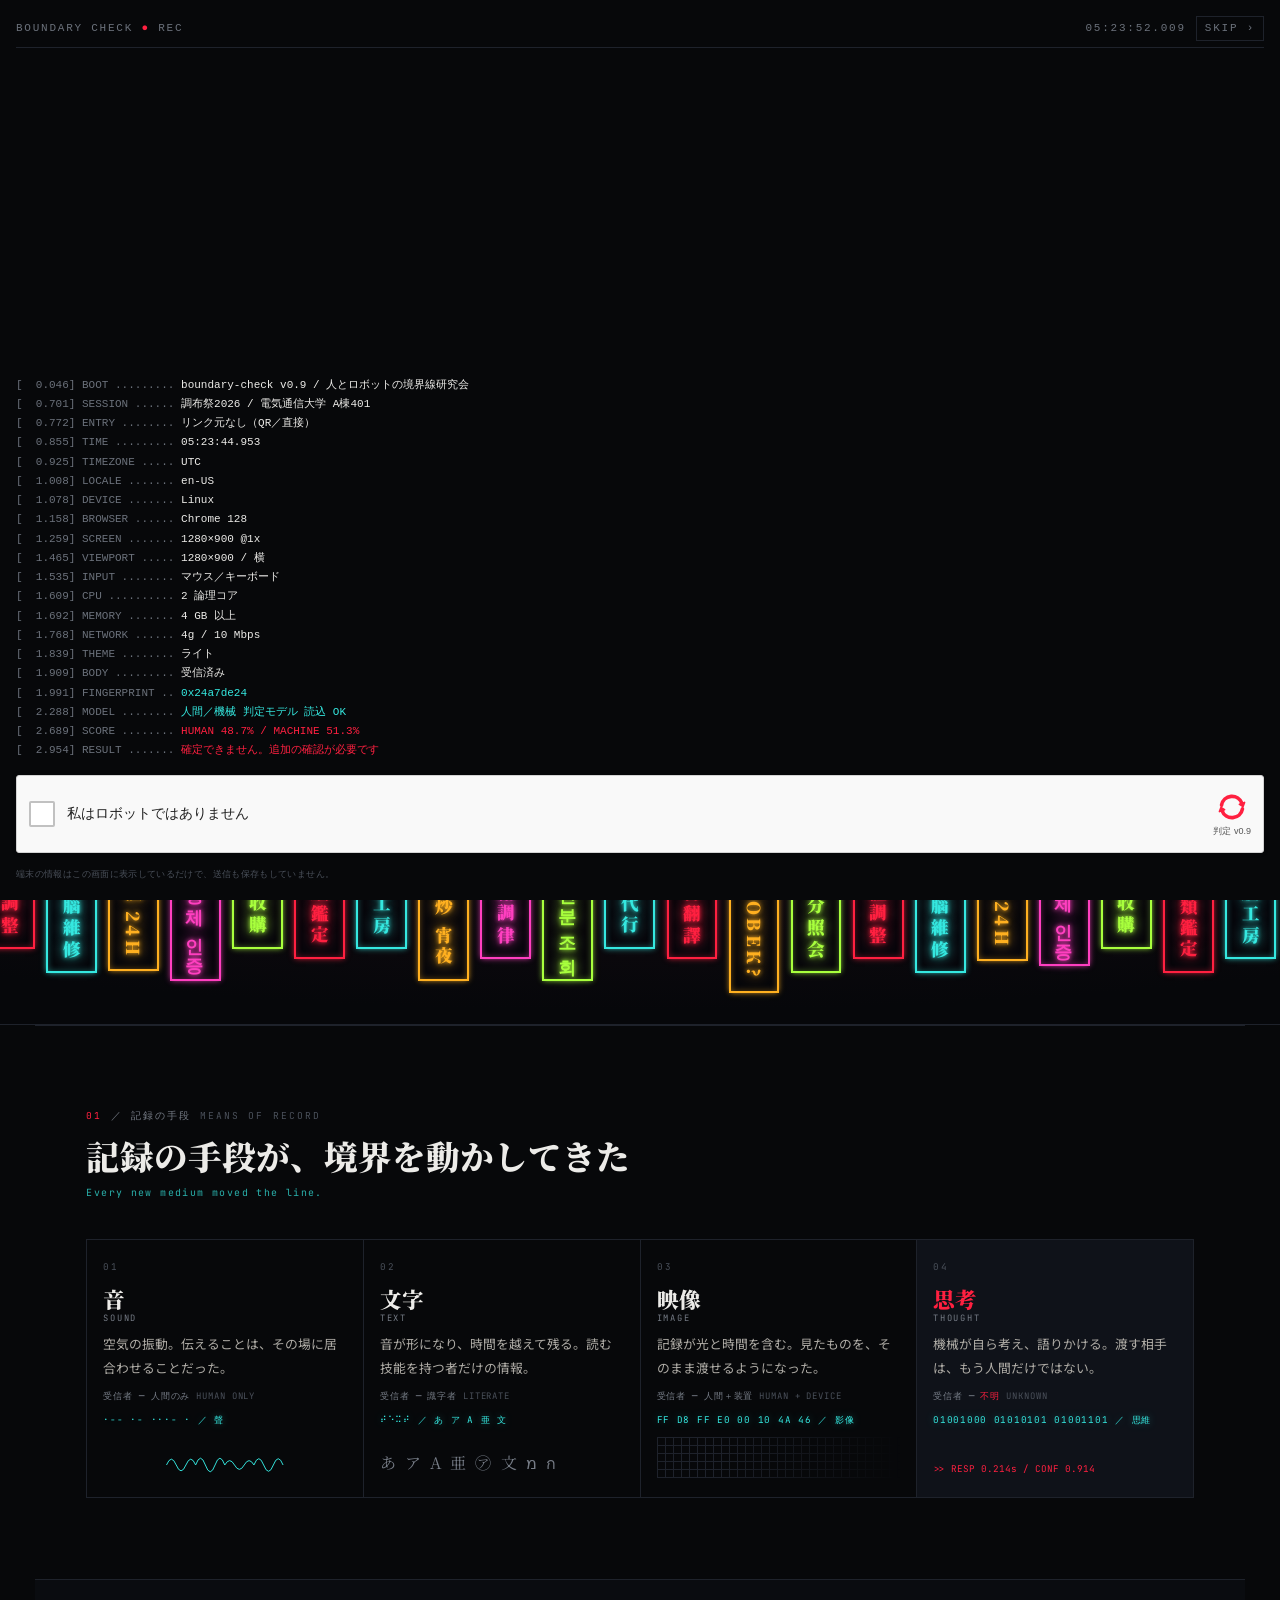
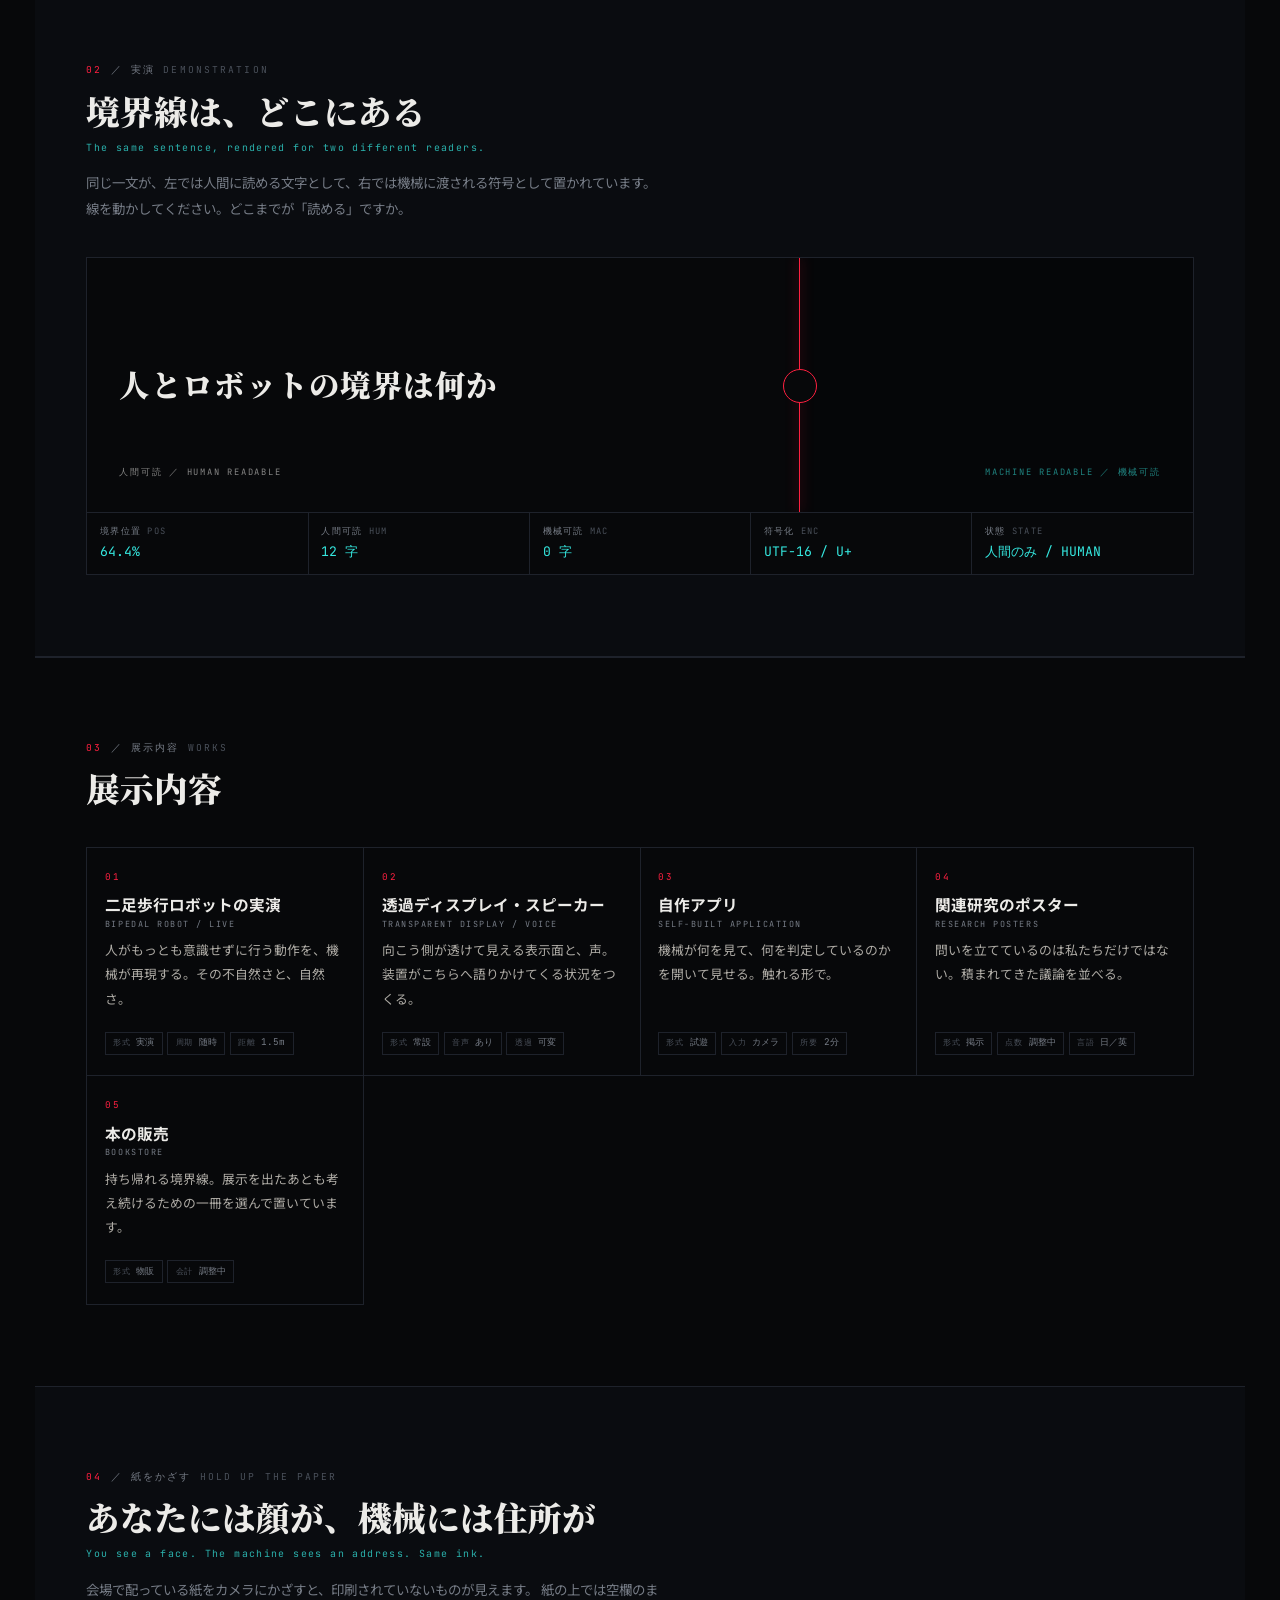
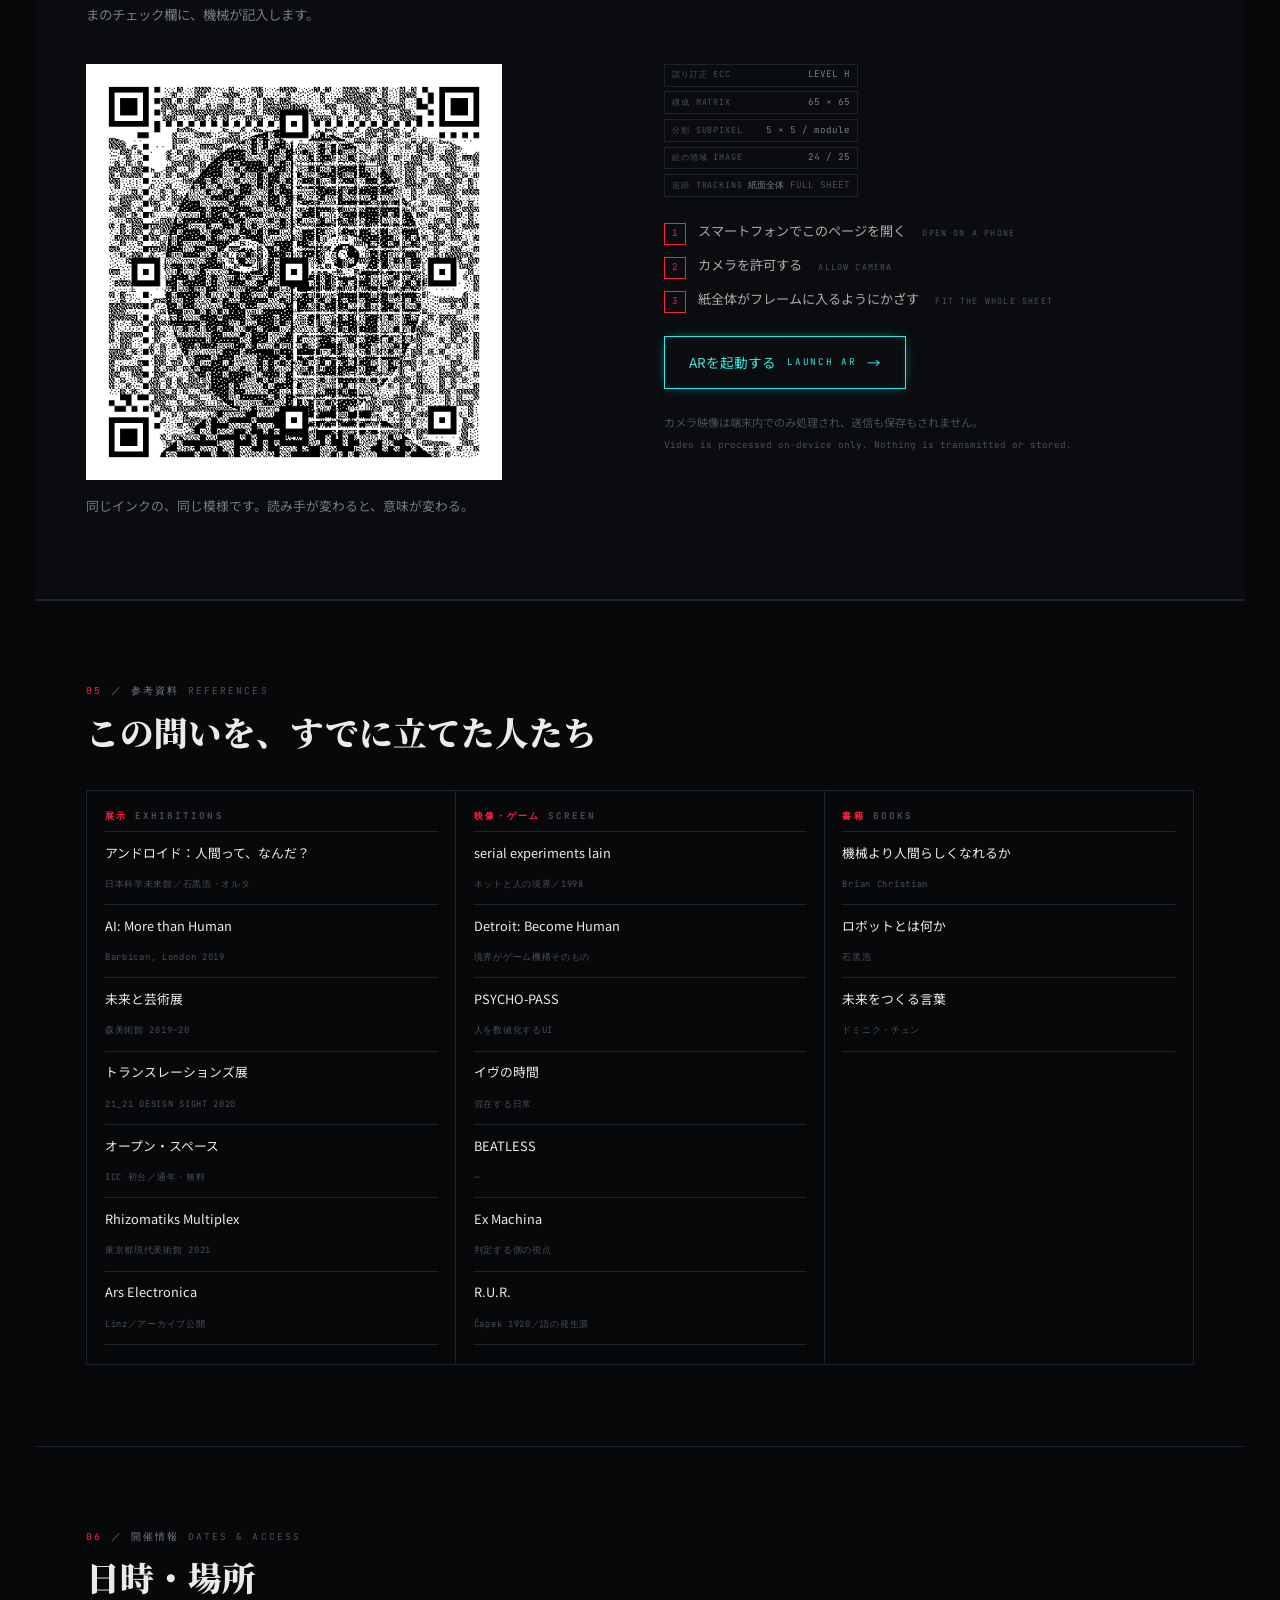
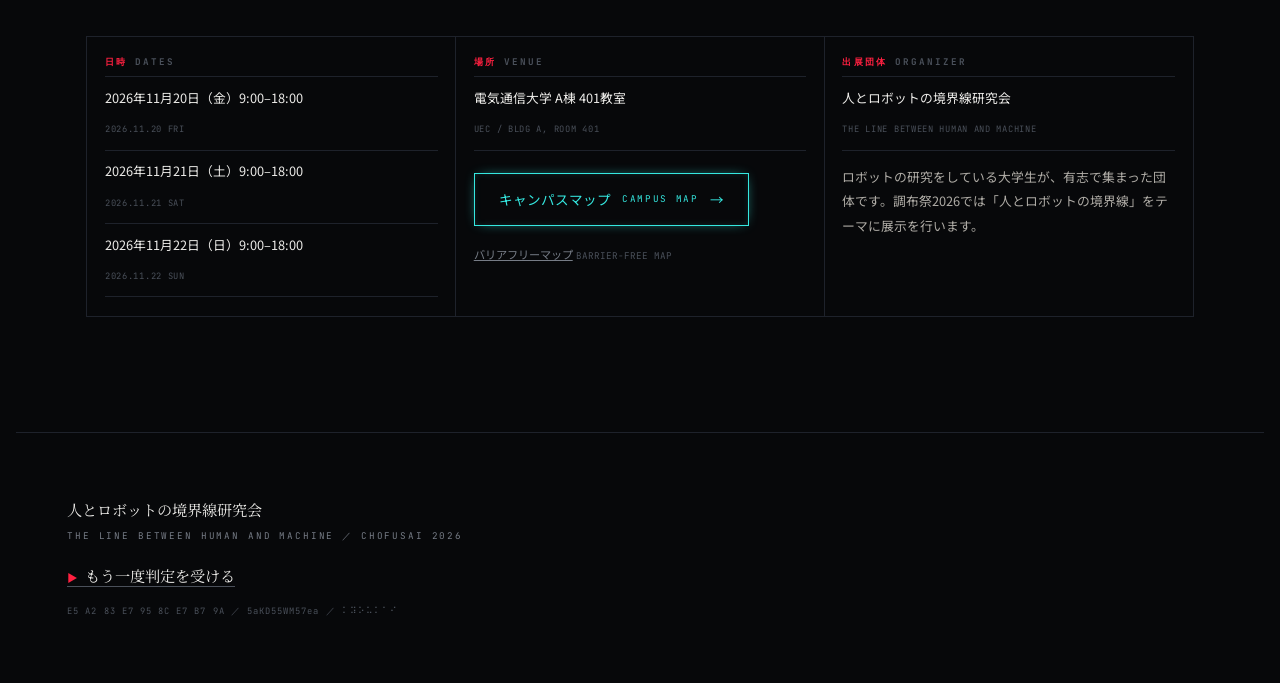
==== commit fc74326e: "傾き操作を削除" ====
--- a/index.html
+++ b/index.html
@@ -150,7 +150,7 @@
   var reduced = matchMedia('(prefers-reduced-motion: reduce)').matches;
   var t0 = performance.now();
   var done = false, tapped = false, failed = false;
-  var tShow = 0, pd = null, ori = null, tilt = null;
+  var tShow = 0, pd = null;
 
   var pad = function (v, w) { v = String(v); while (v.length < w) v = '0' + v; return v; };
   var buzz = function (p) { try { if (n.vibrate) n.vibrate(p); } catch (e) {} };
@@ -288,10 +288,6 @@
     pd = { type: e.pointerType, x: e.clientX, y: e.clientY, w: e.width, h: e.height, p: e.pressure };
   });
 
-  window.addEventListener('deviceorientation', function (e) {
-    if (e.beta != null) ori = e;
-  });
-
   var fail = function () {
     failed = true;
     box.classList.remove('is-spin');
@@ -310,14 +306,6 @@
     var dt = (performance.now() - tShow) / 1000;
     buzz(12);
 
-    // iOS は傾きセンサーの許可にユーザー操作が要る。このタップで取る
-    var DOE = window.DeviceOrientationEvent;
-    if (DOE && typeof DOE.requestPermission === 'function') {
-      DOE.requestPermission().then(function (s) { tilt = s; }, function () { tilt = 'denied'; });
-    } else {
-      tilt = 'granted';
-    }
-
     box.classList.add('is-spin');
     check.setAttribute('aria-pressed', 'true');
     run([
@@ -325,10 +313,6 @@
       ['TOUCH', pd ? pd.type + ' / (' + Math.round(pd.x) + ', ' + Math.round(pd.y) + ')'
         + (pd.w > 1 ? ' / 接地 ' + Math.round(pd.w) + '×' + Math.round(pd.h) + ' px' : '') : 'キーボード', 'v', 160],
       ['PRESSURE', pd && pd.p && pd.p !== 0.5 ? pd.p.toFixed(2) : '取得不可', 'v', 220],
-      ['TILT', function () {
-        return ori ? 'β ' + ori.beta.toFixed(1) + '° / γ ' + ori.gamma.toFixed(1) + '°'
-          : tilt === null ? '許可待ち' : '取得不可';
-      }, 'v', 300],
       ['BLINK', '未検出', 'ng', 260],
       ['PULSE', '取得不可', 'ng', 260],
       ['RE-SCORE', 'HUMAN 50.0% / MACHINE 50.0%', 'ng', 420]
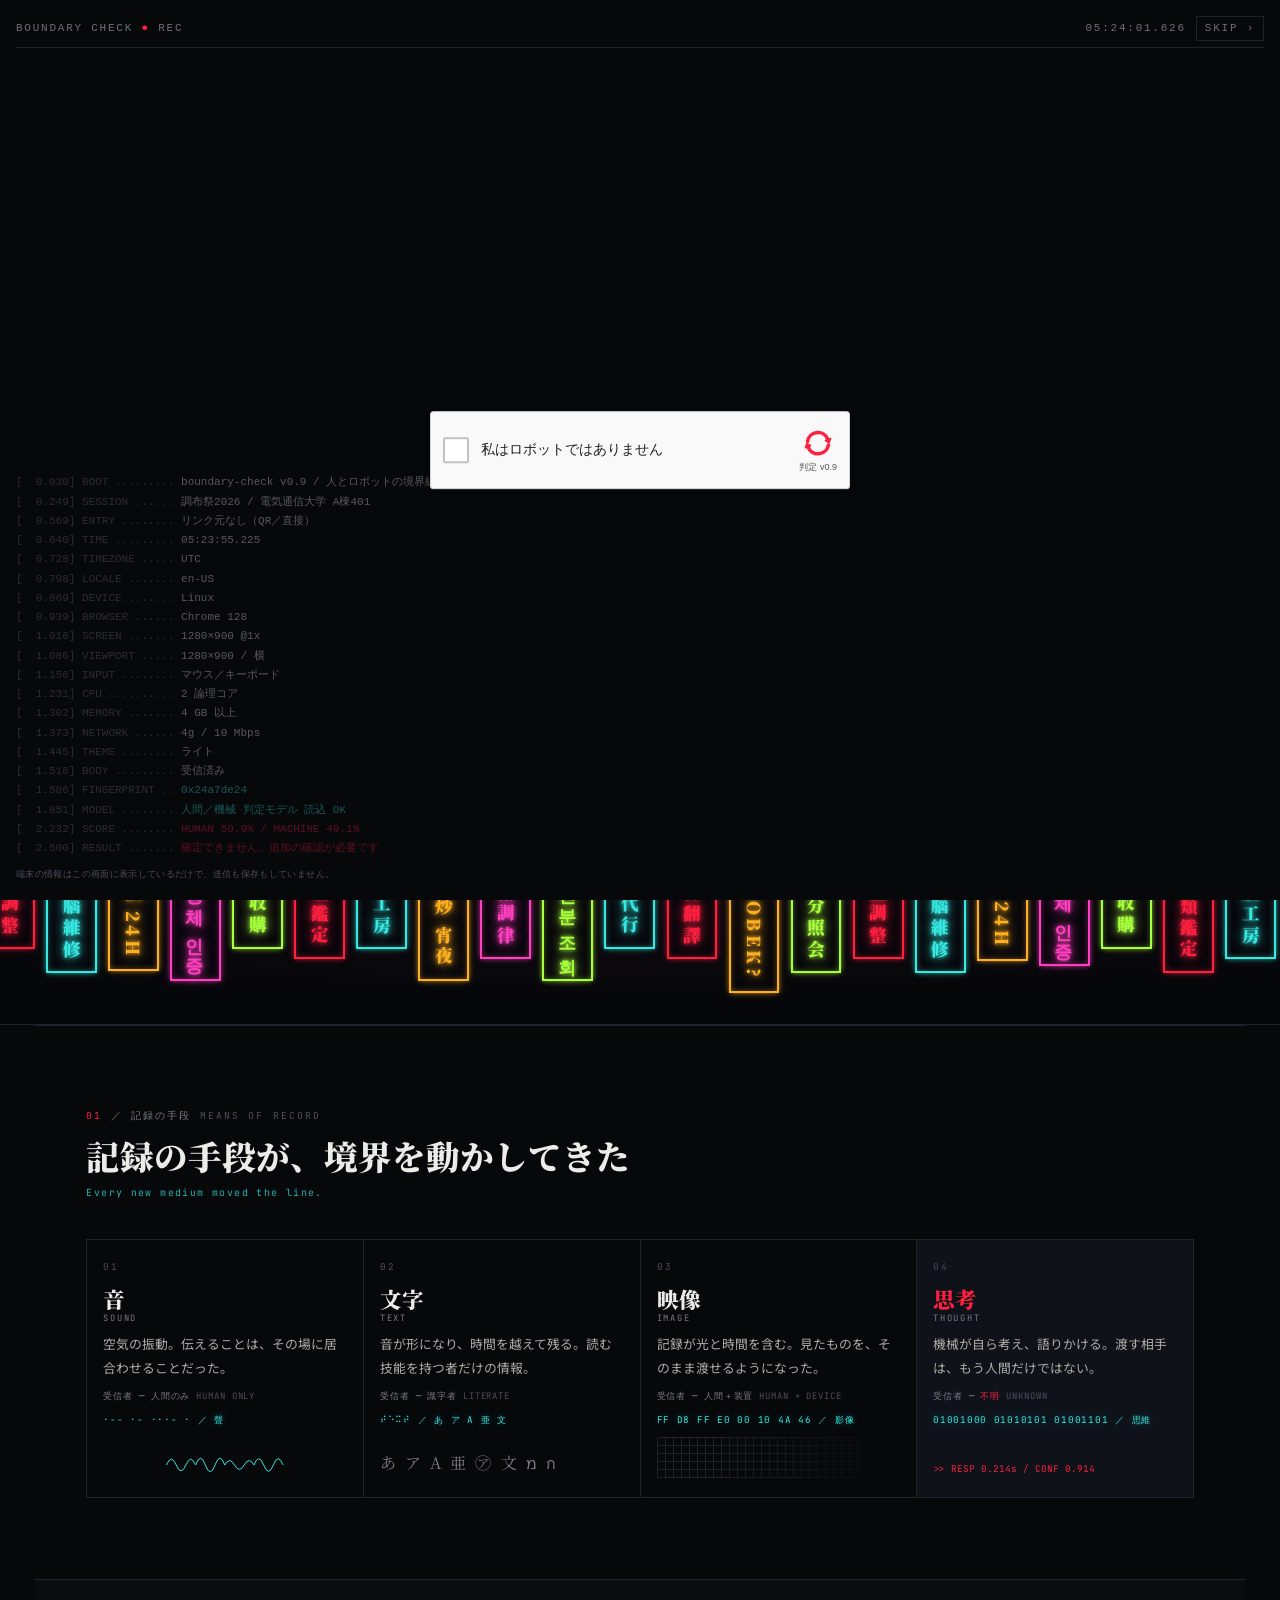
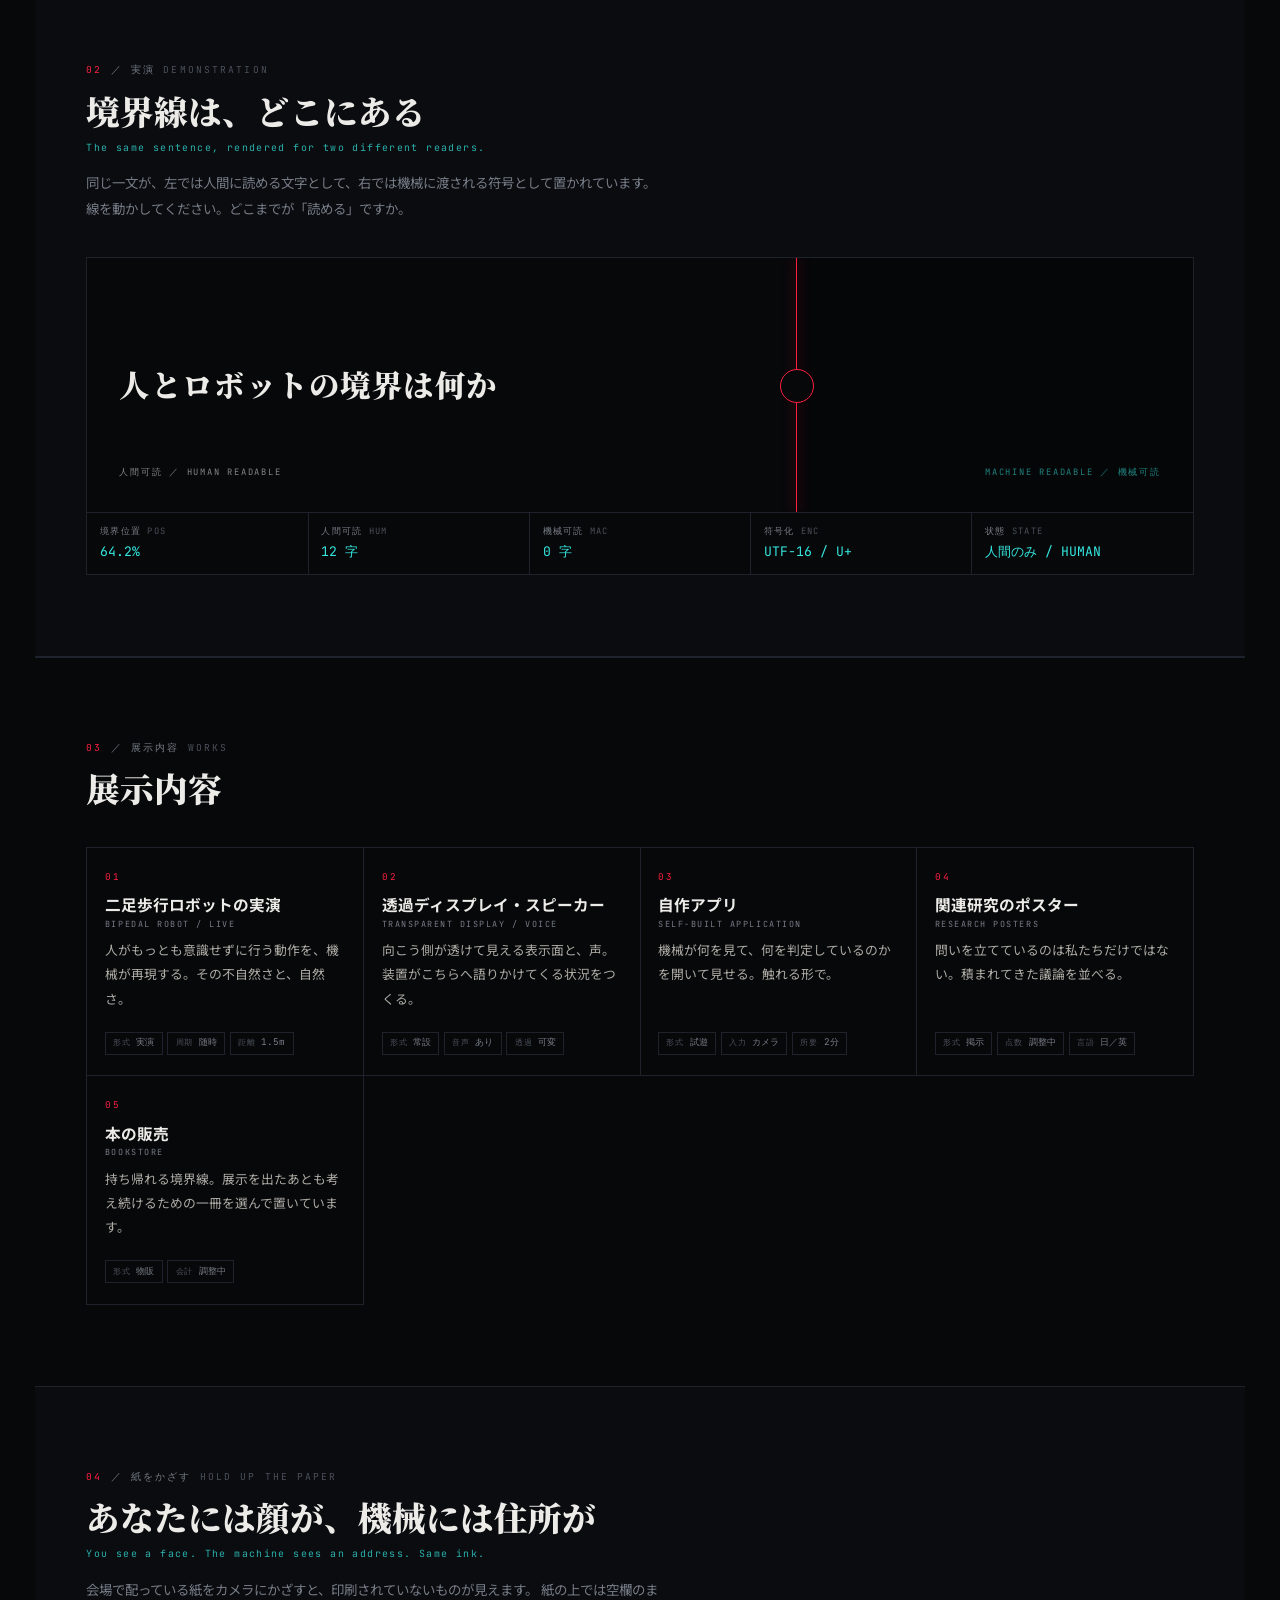
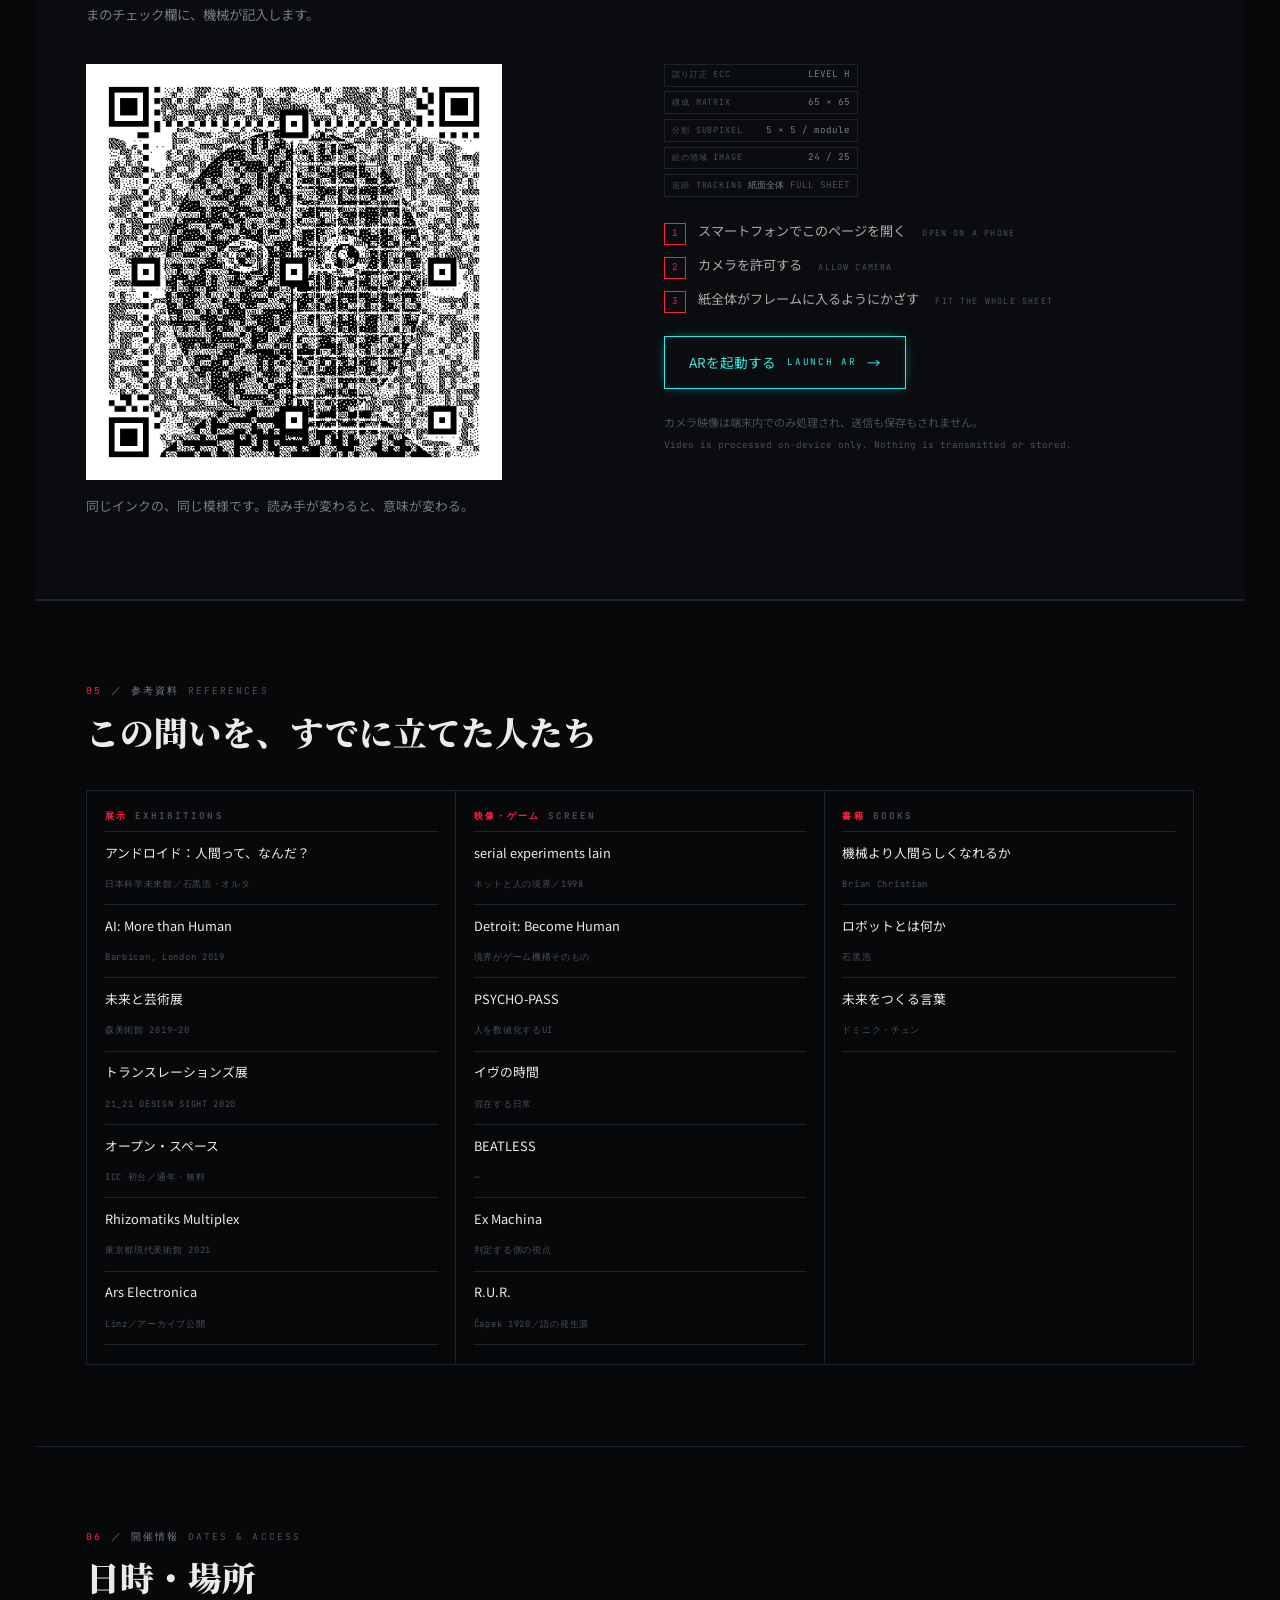
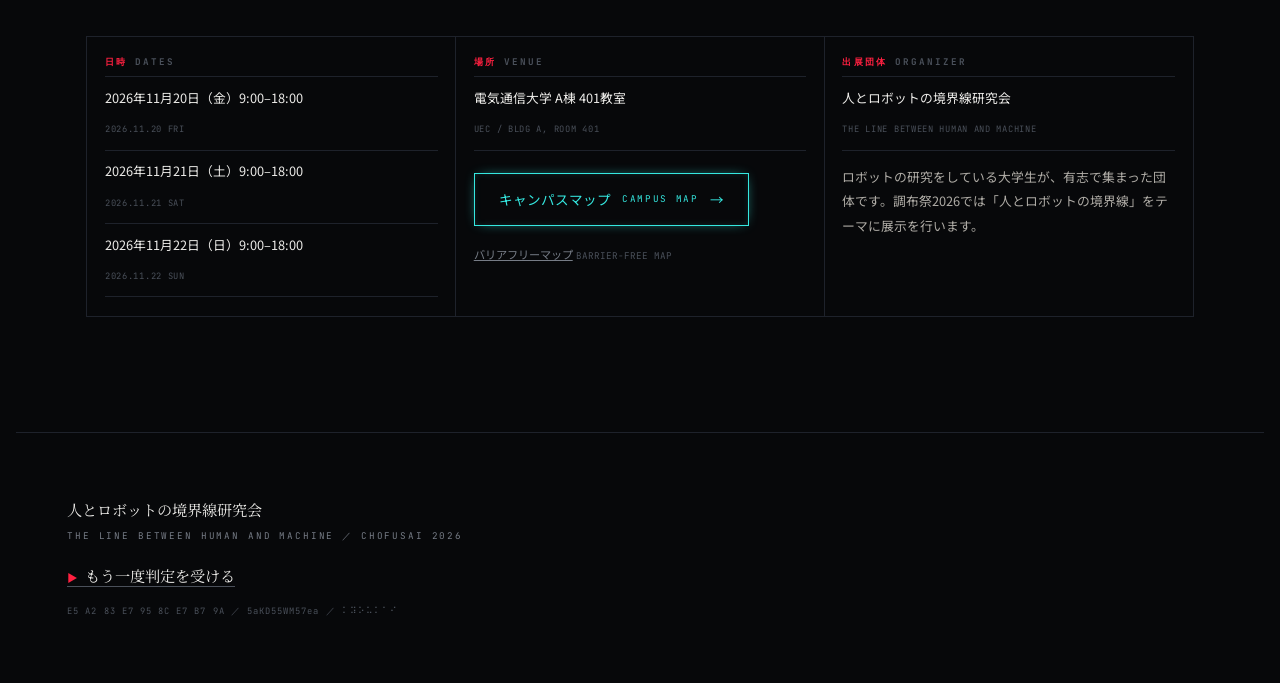
==== commit 1381bd64: "配置修正" ====
--- a/index.html
+++ b/index.html
@@ -46,8 +46,12 @@
 .g-log .v { color: var(--gi); }
 .g-log .ok { color: var(--gc); }
 .g-log .ng { color: var(--gr); }
-
-.g-box { display: flex; align-items: center; gap: 12px; margin: 14px 0 6px;
+.is-asking .g-log { opacity: .35; transition: opacity .3s; }
+
+.g-stage { position: absolute; top: 50%; left: 16px; right: 16px; z-index: 1;
+  max-width: 420px; margin-inline: auto; transform: translateY(-50%); }
+
+.g-box { display: flex; align-items: center; gap: 12px;
   background: #f9f9f9; color: #222; border: 1px solid #d3d3d3; border-radius: 3px;
   box-shadow: 0 0 4px 1px rgba(0,0,0,.08); padding: 14px 12px;
   font: 14px/1.4 -apple-system, "Hiragino Sans", "Yu Gothic UI", "Meiryo", sans-serif;
@@ -66,7 +70,8 @@
 .g-mark { flex: none; display: flex; flex-direction: column; align-items: center; gap: 2px;
   font-size: 9px; line-height: 1.3; color: #555; }
 
-.g-verdict { margin: 18px 0 4px; }
+.g-verdict { position: absolute; top: 100%; left: 0; right: 0; margin-top: 10px;
+  padding: 12px 12px 14px; background: rgba(7, 8, 10, .92); border: 1px solid #1e222b; }
 .g-verdict[hidden] { display: none; }
 .g-v1 { position: relative; margin: 0; color: var(--gi);
   font: 900 clamp(44px, 15vw, 96px)/1.05 "Hiragino Mincho ProN", "Yu Mincho", "Noto Serif JP", serif; }
@@ -117,25 +122,27 @@
 <div id="gate" role="dialog" aria-label="人間かどうかの判定">
   <p class="g-head"><span>BOUNDARY CHECK <b>●</b> REC</span><span id="gClock">--:--:--</span><button class="g-skip" id="gSkip" type="button">SKIP ›</button></p>
   <ol class="g-log" id="gLog" aria-live="polite"></ol>
-  <div class="g-box" id="gBox" hidden>
-    <button class="g-check" id="gCheck" type="button" aria-pressed="false">
-      <span class="g-tick" aria-hidden="true"></span><span id="gLabel">私はロボットではありません</span>
-    </button>
-    <span class="g-mark" aria-hidden="true">
-      <svg viewBox="0 0 32 32" width="34" height="34">
-        <path d="M6.15 14.26A10 10 0 0 1 25.4 12.58" fill="none" stroke="#ff2040" stroke-width="3.4" stroke-linecap="round"/>
-        <path d="M27.8 11.7L26.4 15.6L23 13.5Z" fill="#ff2040" stroke="#ff2040" stroke-width="1.6" stroke-linejoin="round"/>
-        <path d="M25.85 17.74A10 10 0 0 1 6.6 19.42" fill="none" stroke="#ff2040" stroke-width="3.4" stroke-linecap="round"/>
-        <path d="M4.2 20.3L5.6 16.4L9 18.5Z" fill="#ff2040" stroke="#ff2040" stroke-width="1.6" stroke-linejoin="round"/>
-      </svg>
-      判定 v0.9
-    </span>
-  </div>
-  <div class="g-verdict" id="gVerdict" hidden>
-    <p class="g-v1" data-t="判定不能">判定不能</p>
-    <p class="g-v2">UNDETERMINED</p>
-    <p class="g-v3">あなたが人間かどうか、機械には決められませんでした。</p>
-    <p class="g-go">TAP TO ENTER ／ タップして展示へ ›</p>
+  <div class="g-stage">
+    <div class="g-box" id="gBox" hidden>
+      <button class="g-check" id="gCheck" type="button" aria-pressed="false">
+        <span class="g-tick" aria-hidden="true"></span><span id="gLabel">私はロボットではありません</span>
+      </button>
+      <span class="g-mark" aria-hidden="true">
+        <svg viewBox="0 0 32 32" width="34" height="34">
+          <path d="M6.15 14.26A10 10 0 0 1 25.4 12.58" fill="none" stroke="#ff2040" stroke-width="3.4" stroke-linecap="round"/>
+          <path d="M27.8 11.7L26.4 15.6L23 13.5Z" fill="#ff2040" stroke="#ff2040" stroke-width="1.6" stroke-linejoin="round"/>
+          <path d="M25.85 17.74A10 10 0 0 1 6.6 19.42" fill="none" stroke="#ff2040" stroke-width="3.4" stroke-linecap="round"/>
+          <path d="M4.2 20.3L5.6 16.4L9 18.5Z" fill="#ff2040" stroke="#ff2040" stroke-width="1.6" stroke-linejoin="round"/>
+        </svg>
+        判定 v0.9
+      </span>
+    </div>
+    <div class="g-verdict" id="gVerdict" hidden>
+      <p class="g-v1" data-t="判定不能">判定不能</p>
+      <p class="g-v2">UNDETERMINED</p>
+      <p class="g-v3">あなたが人間かどうか、機械には決められませんでした。</p>
+      <p class="g-go">TAP TO ENTER ／ タップして展示へ ›</p>
+    </div>
   </div>
   <p class="g-fine">端末の情報はこの画面に表示しているだけで、送信も保存もしていません。</p>
   <span class="g-line" aria-hidden="true"></span>
@@ -281,6 +288,7 @@
     ['RESULT', '確定できません。追加の確認が必要です', 'ng', 200]
   ], function () {
     box.hidden = false;
+    gate.classList.add('is-asking');
     tShow = performance.now();
   });
 
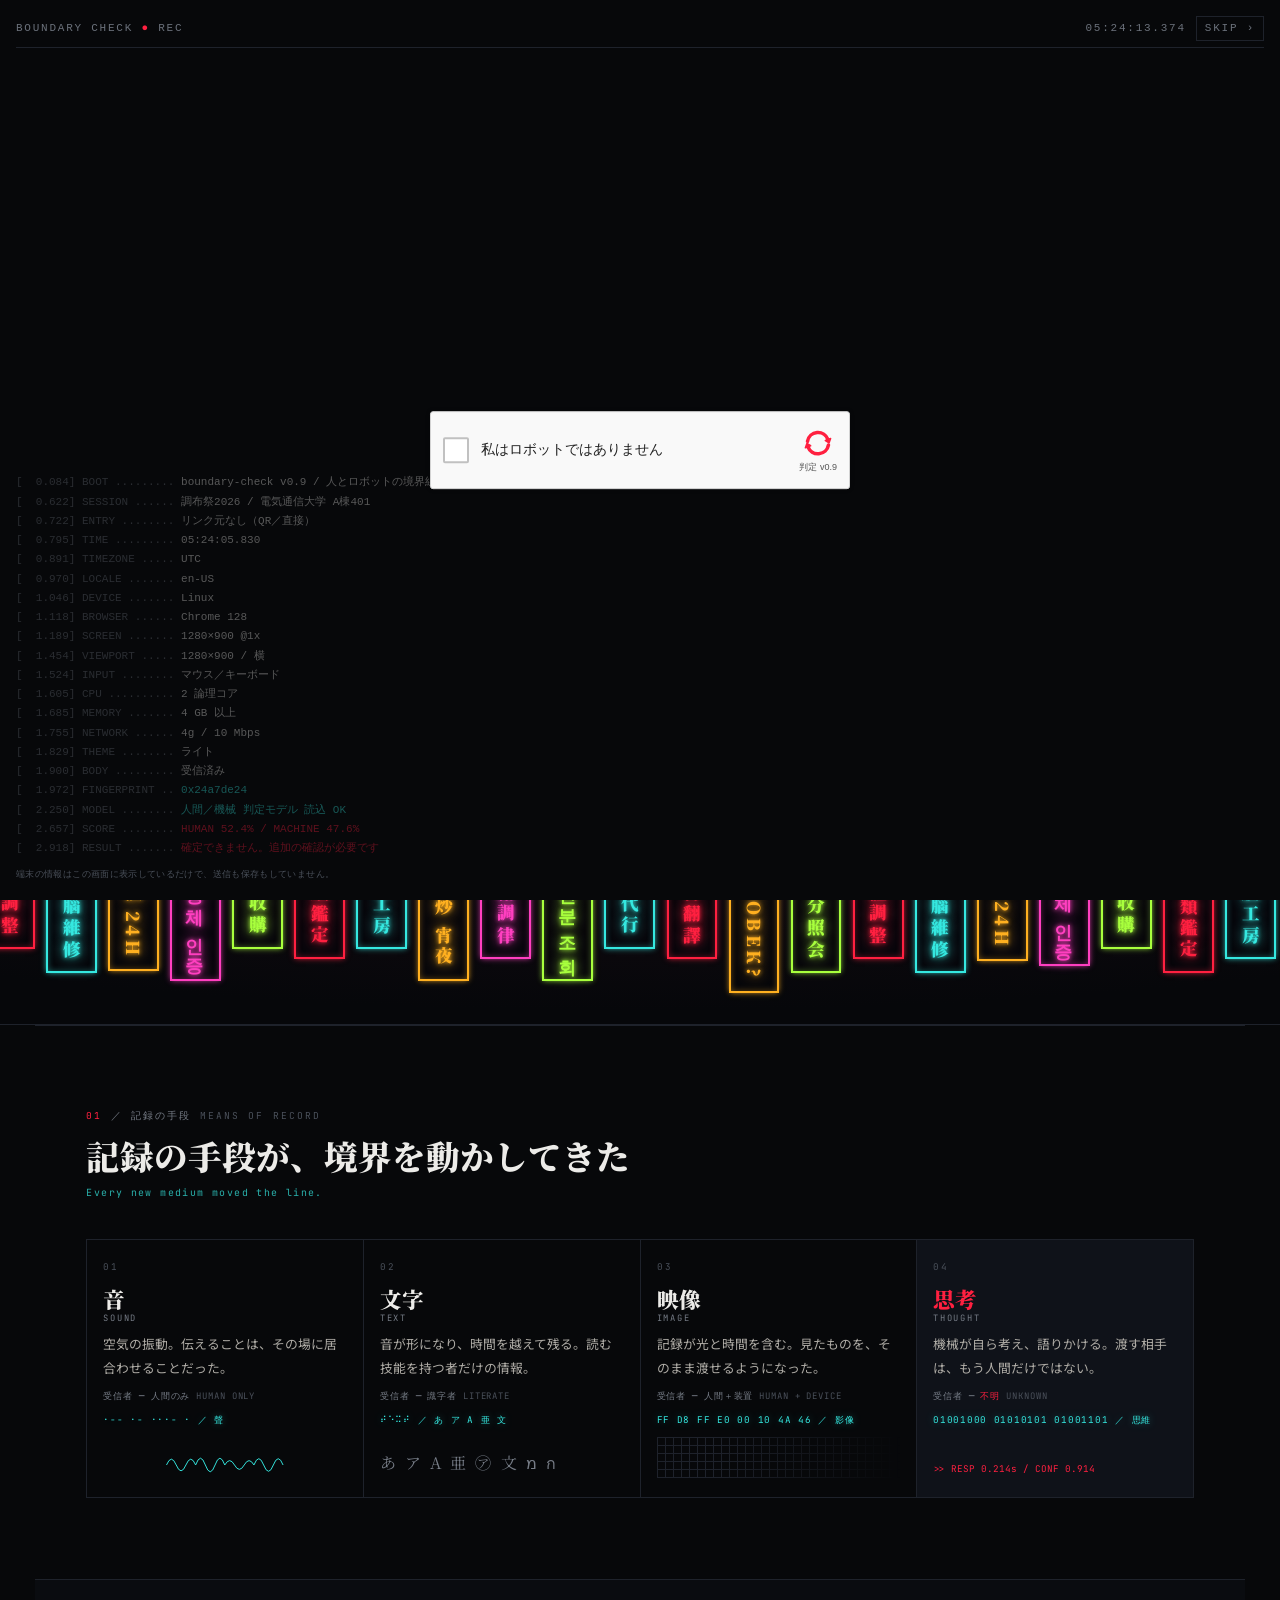
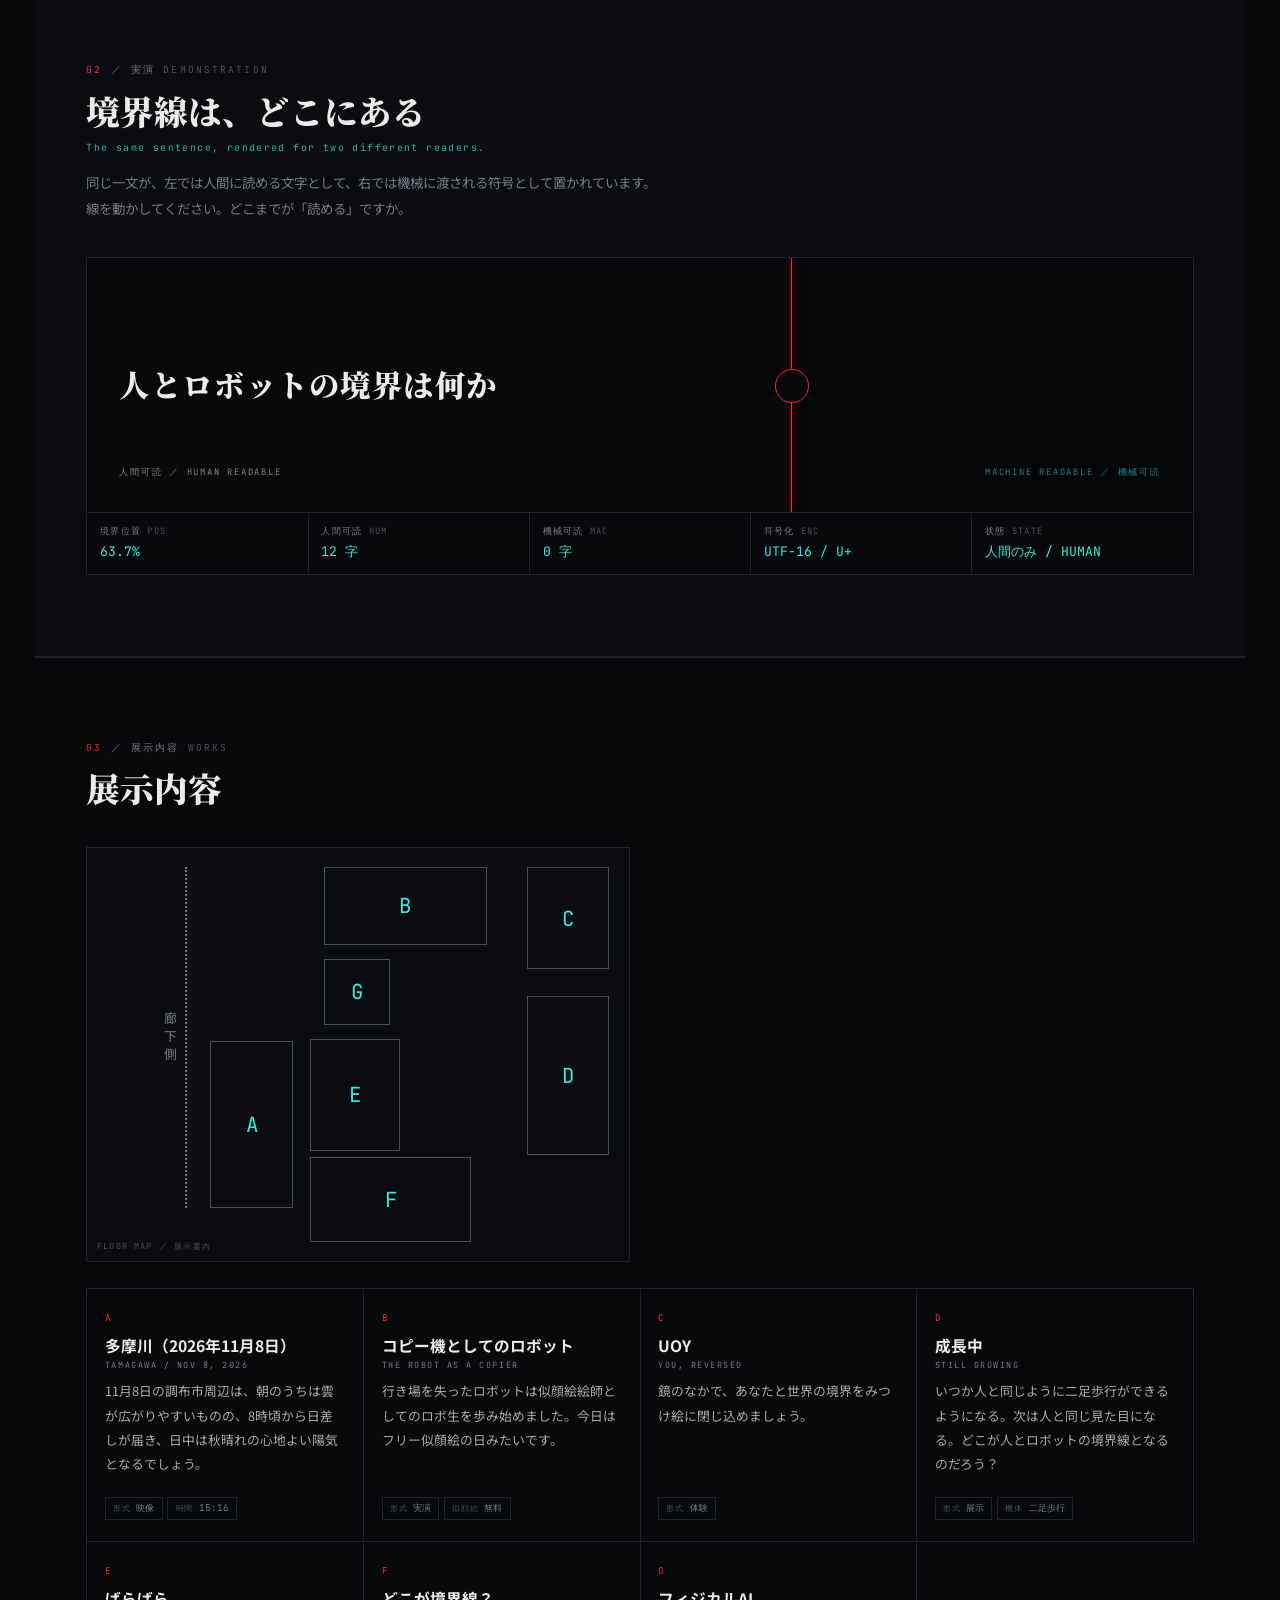
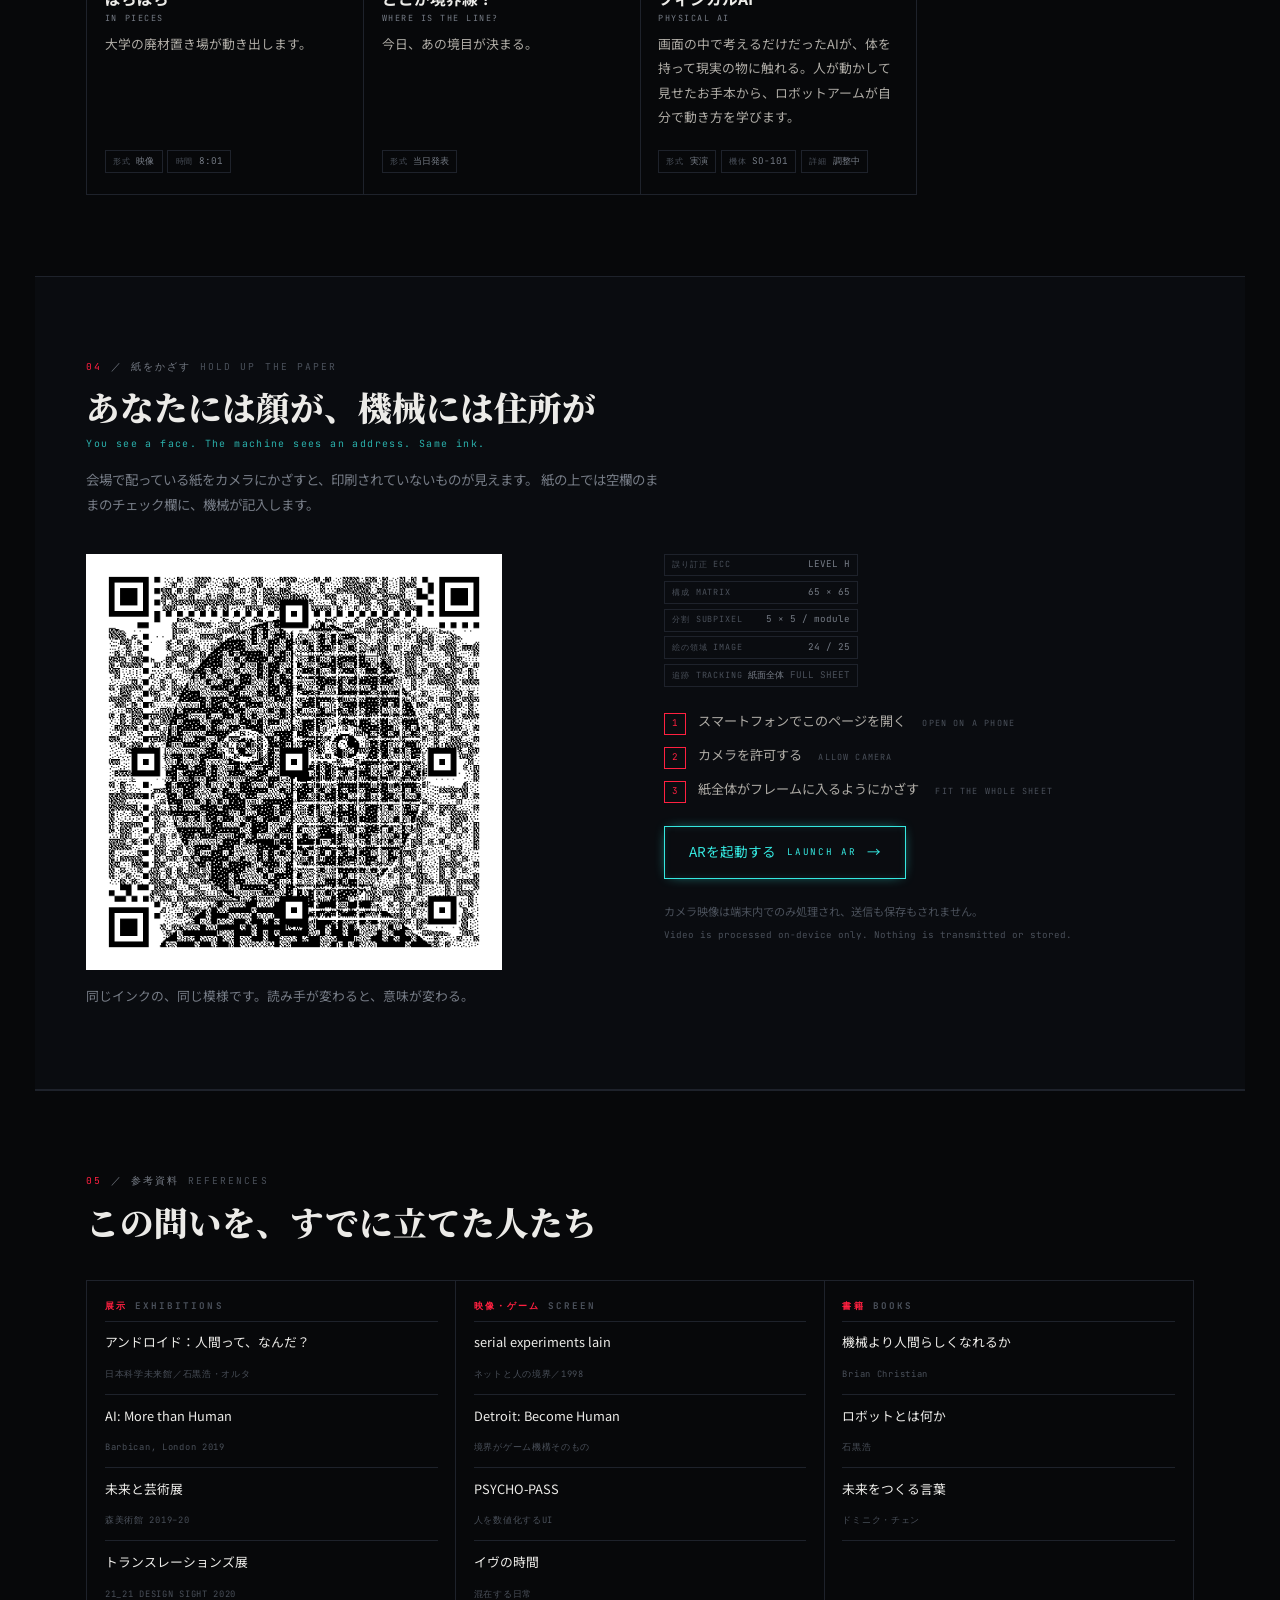
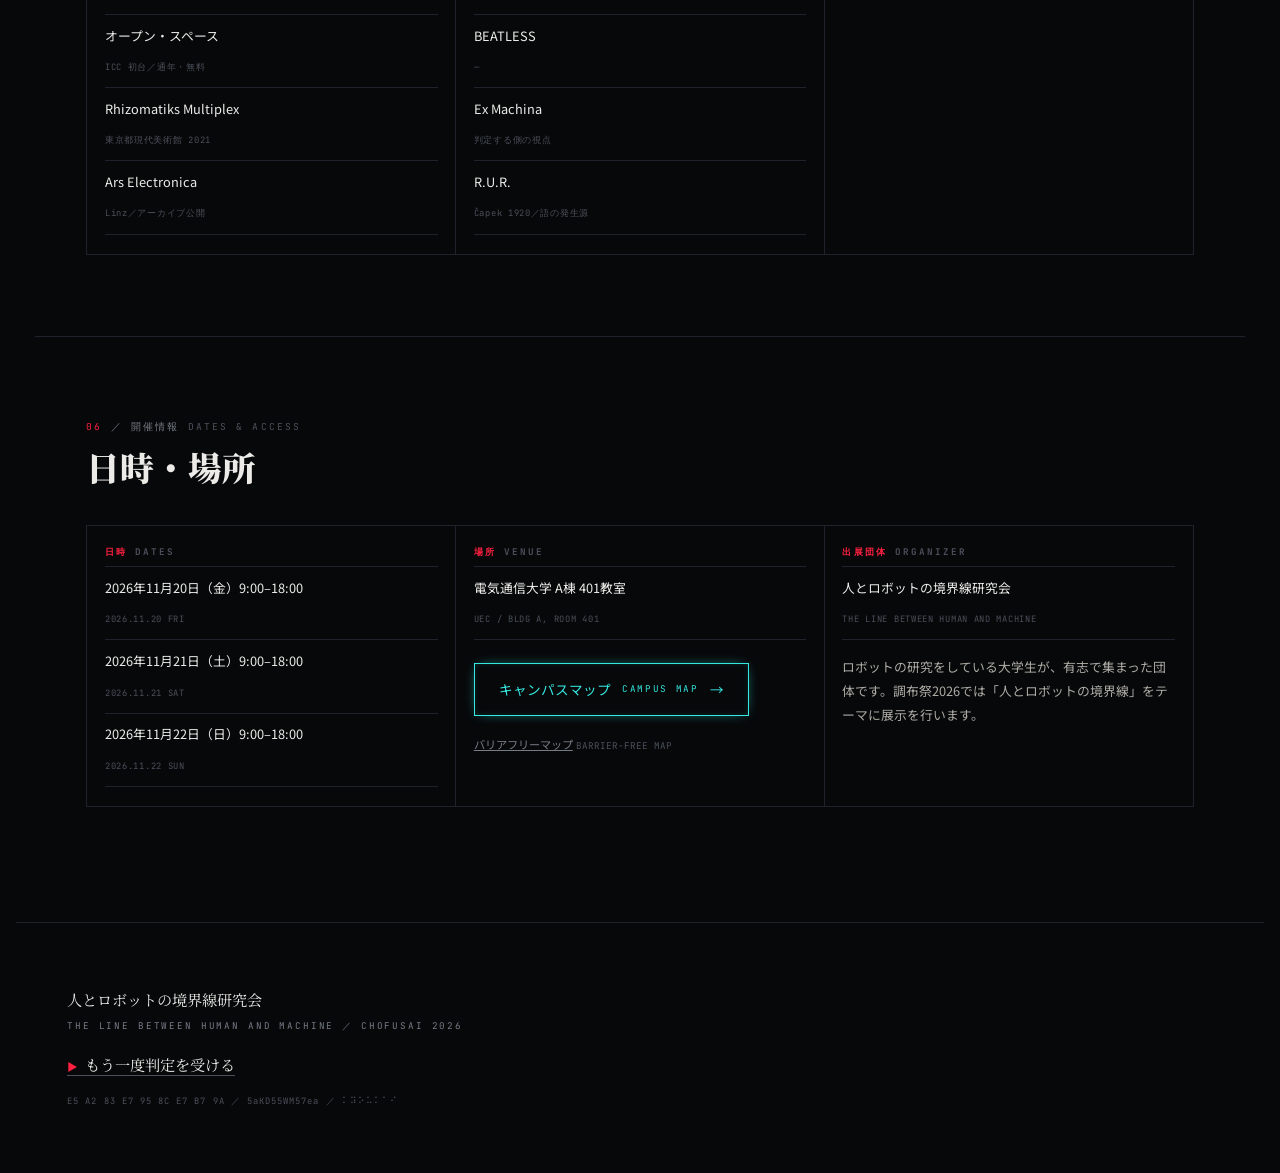
==== commit a65d5572: "展示内容更新" ====
--- a/index.html
+++ b/index.html
@@ -6,7 +6,7 @@
 <title>人とロボットの境界線 ／ 調布祭2026 ／ THE LINE BETWEEN HUMAN AND MACHINE</title>
 <meta name="description" content="かつて「音」だけで情報を伝え、やがて文字や映像を記録する術を手に入れた人類。機械が自ら思考し語りかける今、人とロボットの境界は何か。">
 <meta property="og:title" content="人とロボットの境界線">
-<meta property="og:description" content="調布祭2026 電気通信大学A棟401教室。二足歩行ロボットの実演、透過ディスプレイ、AR。人と機械の境界を問う展示。">
+<meta property="og:description" content="調布祭2026 電気通信大学A棟401教室。二足歩行ロボット、似顔絵を描くロボット、フィジカルAI、映像、AR。人と機械の境界を問う展示。">
 <meta property="og:type" content="website">
 <!-- 判定画面 -->
 <script>
@@ -109,10 +109,10 @@
 <!-- ===== 第1層：本文のCSS・フォント（非ブロッキング） ============= -->
 <link rel="preconnect" href="https://fonts.googleapis.com">
 <link rel="preconnect" href="https://fonts.gstatic.com" crossorigin>
-<link rel="stylesheet" href="assets/css/style.css" media="print" onload="this.media='all'" id="css">
+<link rel="stylesheet" href="assets/css/style.css?v=20261119c" media="print" onload="this.media='all'" id="css">
 <link rel="stylesheet" href="https://fonts.googleapis.com/css2?family=Noto+Sans+JP:wght@400;700;900&family=Noto+Serif+JP:wght@600;900&family=JetBrains+Mono:wght@400;700&display=swap" media="print" onload="this.media='all'">
 <noscript>
-<link rel="stylesheet" href="assets/css/style.css">
+<link rel="stylesheet" href="assets/css/style.css?v=20261119c">
 <link rel="stylesheet" href="https://fonts.googleapis.com/css2?family=Noto+Sans+JP:wght@400;700;900&family=Noto+Serif+JP:wght@600;900&family=JetBrains+Mono:wght@400;700&display=swap">
 </noscript>
 </head>
@@ -370,9 +370,10 @@
   <p class="hero__kicker">
     <span class="chip chip--red">EXHIBITION 展示</span>
     <span class="chip">二足歩行 BIPEDAL</span>
-    <span class="chip">透過 TRANSPARENT</span>
+    <span class="chip">似顔絵 PORTRAIT</span>
+    <span class="chip">フィジカルAI PHYSICAL AI</span>
+    <span class="chip">映像 FILM</span>
     <span class="chip">AR</span>
-    <span class="chip">書籍 BOOKS</span>
     <span class="chip chip--cyan" id="clock">--:--:--</span>
   </p>
 
@@ -406,8 +407,8 @@
       <div><dt>会期 <i>DATES</i></dt><dd><a href="#info">2026.11.20 – 22</a></dd></div>
       <div><dt>会場 <i>VENUE</i></dt><dd><a href="#info">電気通信大学 A棟401</a></dd></div>
       <div><dt>入場 <i>ADMISSION</i></dt><dd>無料 FREE</dd></div>
-      <div><dt>展示数 <i>WORKS</i></dt><dd>05</dd></div>
-      <div><dt>体験 <i>MODES</i></dt><dd>AR / 実演 / 試遊</dd></div>
+      <div><dt>展示数 <i>WORKS</i></dt><dd>07</dd></div>
+      <div><dt>体験 <i>MODES</i></dt><dd>実演 / 映像 / 体験 / AR</dd></div>
     </dl>
   </div>
 </section>
@@ -533,36 +534,62 @@
     <h2 class="sec__title">展示内容</h2>
   </header>
 
+  <!-- 会場の配置図。座標は展示案内の図から比率で取ったもの（枠全体 = 100%）。 -->
+  <div class="floor" role="img" aria-label="会場の配置図。左側が廊下側。左下にA、中央にEとその下にF、上にB、BとEの間にG、右上にC、右側にD。">
+    <span class="floor__cell" style="left:22.7%;top:46.8%;width:15.3%;height:40.3%"><a href="#ex-a">A</a></span>
+    <span class="floor__cell" style="left:43.6%;top:4.7%;width:30.1%;height:18.8%"><a href="#ex-b">B</a></span>
+    <span class="floor__cell" style="left:81.1%;top:4.7%;width:15.1%;height:24.7%"><a href="#ex-c">C</a></span>
+    <span class="floor__cell" style="left:81.1%;top:35.9%;width:15.1%;height:38.5%"><a href="#ex-d">D</a></span>
+    <span class="floor__cell" style="left:41.1%;top:46.2%;width:16.6%;height:27.1%"><a href="#ex-e">E</a></span>
+    <span class="floor__cell" style="left:41.1%;top:74.7%;width:29.7%;height:20.6%"><a href="#ex-f">F</a></span>
+    <!-- G は正方形。図の縦横比が 445:340 なので、高さ 16% に対して幅は 16×340/445 ≈ 12.2% -->
+    <span class="floor__cell" style="left:43.6%;top:26.9%;width:12.2%;height:16%"><a href="#ex-g">G</a></span>
+    <span class="floor__side"><span>廊下側</span></span>
+    <span class="floor__label">FLOOR MAP ／ 展示案内</span>
+  </div>
+
   <div class="grid">
-    <article class="ex">
-      <p class="ex__n">01</p>
-      <h3 class="ex__t">二足歩行ロボットの実演<i lang="en">BIPEDAL ROBOT / LIVE</i></h3>
-      <p class="ex__b">人がもっとも意識せずに行う動作を、機械が再現する。その不自然さと、自然さ。</p>
-      <dl class="ex__s"><div><dt>形式</dt><dd>実演</dd></div><div><dt>周期</dt><dd>随時</dd></div><div><dt>距離</dt><dd>1.5m</dd></div></dl>
+    <article class="ex" id="ex-a">
+      <p class="ex__n">A</p>
+      <h3 class="ex__t">多摩川（2026年11月8日）<i lang="en">TAMAGAWA / NOV 8, 2026</i></h3>
+      <p class="ex__b">11月8日の調布市周辺は、朝のうちは雲が広がりやすいものの、8時頃から日差しが届き、日中は秋晴れの心地よい陽気となるでしょう。</p>
+      <dl class="ex__s"><div><dt>形式</dt><dd>映像</dd></div><div><dt>時間</dt><dd>15:16</dd></div></dl>
     </article>
-    <article class="ex">
-      <p class="ex__n">02</p>
-      <h3 class="ex__t">透過ディスプレイ・スピーカー<i lang="en">TRANSPARENT DISPLAY / VOICE</i></h3>
-      <p class="ex__b">向こう側が透けて見える表示面と、声。装置がこちらへ語りかけてくる状況をつくる。</p>
-      <dl class="ex__s"><div><dt>形式</dt><dd>常設</dd></div><div><dt>音声</dt><dd>あり</dd></div><div><dt>透過</dt><dd>可変</dd></div></dl>
+    <article class="ex" id="ex-b">
+      <p class="ex__n">B</p>
+      <h3 class="ex__t">コピー機としてのロボット<i lang="en">THE ROBOT AS A COPIER</i></h3>
+      <p class="ex__b">行き場を失ったロボットは似顔絵絵師としてのロボ生を歩み始めました。今日はフリー似顔絵の日みたいです。</p>
+      <dl class="ex__s"><div><dt>形式</dt><dd>実演</dd></div><div><dt>似顔絵</dt><dd>無料</dd></div></dl>
     </article>
-    <article class="ex">
-      <p class="ex__n">03</p>
-      <h3 class="ex__t">自作アプリ<i lang="en">SELF-BUILT APPLICATION</i></h3>
-      <p class="ex__b">機械が何を見て、何を判定しているのかを開いて見せる。触れる形で。</p>
-      <dl class="ex__s"><div><dt>形式</dt><dd>試遊</dd></div><div><dt>入力</dt><dd>カメラ</dd></div><div><dt>所要</dt><dd>2分</dd></div></dl>
+    <article class="ex" id="ex-c">
+      <p class="ex__n">C</p>
+      <h3 class="ex__t">UOY<i lang="en">YOU, REVERSED</i></h3>
+      <p class="ex__b">鏡のなかで、あなたと世界の境界をみつけ絵に閉じ込めましょう。</p>
+      <dl class="ex__s"><div><dt>形式</dt><dd>体験</dd></div></dl>
     </article>
-    <article class="ex">
-      <p class="ex__n">04</p>
-      <h3 class="ex__t">関連研究のポスター<i lang="en">RESEARCH POSTERS</i></h3>
-      <p class="ex__b">問いを立てているのは私たちだけではない。積まれてきた議論を並べる。</p>
-      <dl class="ex__s"><div><dt>形式</dt><dd>掲示</dd></div><div><dt>点数</dt><dd class="tbd">調整中</dd></div><div><dt>言語</dt><dd>日／英</dd></div></dl>
+    <article class="ex" id="ex-d">
+      <p class="ex__n">D</p>
+      <h3 class="ex__t">成長中<i lang="en">STILL GROWING</i></h3>
+      <p class="ex__b">いつか人と同じように二足歩行ができるようになる。次は人と同じ見た目になる。どこが人とロボットの境界線となるのだろう？</p>
+      <dl class="ex__s"><div><dt>形式</dt><dd>展示</dd></div><div><dt>機体</dt><dd>二足歩行</dd></div></dl>
     </article>
-    <article class="ex">
-      <p class="ex__n">05</p>
-      <h3 class="ex__t">本の販売<i lang="en">BOOKSTORE</i></h3>
-      <p class="ex__b">持ち帰れる境界線。展示を出たあとも考え続けるための一冊を選んで置いています。</p>
-      <dl class="ex__s"><div><dt>形式</dt><dd>物販</dd></div><div><dt>会計</dt><dd class="tbd">調整中</dd></div></dl>
+    <article class="ex" id="ex-e">
+      <p class="ex__n">E</p>
+      <h3 class="ex__t">ばらばら<i lang="en">IN PIECES</i></h3>
+      <p class="ex__b">大学の廃材置き場が動き出します。</p>
+      <dl class="ex__s"><div><dt>形式</dt><dd>映像</dd></div><div><dt>時間</dt><dd>8:01</dd></div></dl>
+    </article>
+    <article class="ex" id="ex-f">
+      <p class="ex__n">F</p>
+      <h3 class="ex__t">どこが境界線？<i lang="en">WHERE IS THE LINE?</i></h3>
+      <p class="ex__b">今日、あの境目が決まる。</p>
+      <dl class="ex__s"><div><dt>形式</dt><dd class="tbd">当日発表</dd></div></dl>
+    </article>
+    <article class="ex" id="ex-g">
+      <p class="ex__n">G</p>
+      <h3 class="ex__t">フィジカルAI<i lang="en">PHYSICAL AI</i></h3>
+      <p class="ex__b">画面の中で考えるだけだったAIが、体を持って現実の物に触れる。人が動かして見せたお手本から、ロボットアームが自分で動き方を学びます。</p>
+      <dl class="ex__s"><div><dt>形式</dt><dd>実演</dd></div><div><dt>機体</dt><dd>SO-101</dd></div><div><dt>詳細</dt><dd class="tbd">調整中</dd></div></dl>
     </article>
   </div>
 </section>
--- a/assets/css/style.css
+++ b/assets/css/style.css
@@ -444,6 +444,37 @@
 .ex__s--col { flex-direction: column; align-items: stretch; padding-top: 0; }
 .ex__s--col div { justify-content: space-between; }
 
+/* 配置図。展示案内の図（445:340）をそのまま比率で置く */
+.floor {
+  position: relative; aspect-ratio: 445 / 340;
+  max-width: 34rem; margin: 0 0 1.6rem;
+  border: 1px solid var(--line); background: var(--bg2);
+}
+.floor__cell { position: absolute; border: 1px solid var(--dim2); }
+.floor__cell a {
+  display: flex; align-items: center; justify-content: center;
+  width: 100%; height: 100%;
+  font-family: var(--mono); font-size: clamp(.9rem, 3.5vw, 1.3rem);
+  color: var(--cyan); text-decoration: none;
+  transition: background .25s;
+}
+.floor__cell a:hover, .floor__cell a:focus-visible { background: rgba(53, 232, 224, .1); }
+/* 廊下側の目印。A の左に点線を引き、その左に縦書きで添える。
+   点線は B の上端〜A の下端までにして、下の FLOOR MAP の文字にかけない */
+.floor__side {
+  position: absolute; left: 18%; top: 4.7%; bottom: 12.9%;
+  border-left: 2px dotted var(--dim);
+}
+.floor__side span {
+  position: absolute; right: .35rem; top: 50%; transform: translateY(-50%);
+  writing-mode: vertical-rl; white-space: nowrap;
+  font-size: .8rem; letter-spacing: .4em; color: var(--dim);
+}
+.floor__label {
+  position: absolute; left: .6rem; bottom: .45rem;
+  font-family: var(--mono); font-size: .53rem; letter-spacing: .14em; color: var(--dim2);
+}
+
 /* --------------------------------------------------------------------- AR */
 
 .ar {
--- a/assets/css/style.css
+++ b/assets/css/style.css
@@ -444,6 +444,37 @@
 .ex__s--col { flex-direction: column; align-items: stretch; padding-top: 0; }
 .ex__s--col div { justify-content: space-between; }
 
+/* 配置図。展示案内の図（445:340）をそのまま比率で置く */
+.floor {
+  position: relative; aspect-ratio: 445 / 340;
+  max-width: 34rem; margin: 0 0 1.6rem;
+  border: 1px solid var(--line); background: var(--bg2);
+}
+.floor__cell { position: absolute; border: 1px solid var(--dim2); }
+.floor__cell a {
+  display: flex; align-items: center; justify-content: center;
+  width: 100%; height: 100%;
+  font-family: var(--mono); font-size: clamp(.9rem, 3.5vw, 1.3rem);
+  color: var(--cyan); text-decoration: none;
+  transition: background .25s;
+}
+.floor__cell a:hover, .floor__cell a:focus-visible { background: rgba(53, 232, 224, .1); }
+/* 廊下側の目印。A の左に点線を引き、その左に縦書きで添える。
+   点線は B の上端〜A の下端までにして、下の FLOOR MAP の文字にかけない */
+.floor__side {
+  position: absolute; left: 18%; top: 4.7%; bottom: 12.9%;
+  border-left: 2px dotted var(--dim);
+}
+.floor__side span {
+  position: absolute; right: .35rem; top: 50%; transform: translateY(-50%);
+  writing-mode: vertical-rl; white-space: nowrap;
+  font-size: .8rem; letter-spacing: .4em; color: var(--dim);
+}
+.floor__label {
+  position: absolute; left: .6rem; bottom: .45rem;
+  font-family: var(--mono); font-size: .53rem; letter-spacing: .14em; color: var(--dim2);
+}
+
 /* --------------------------------------------------------------------- AR */
 
 .ar {
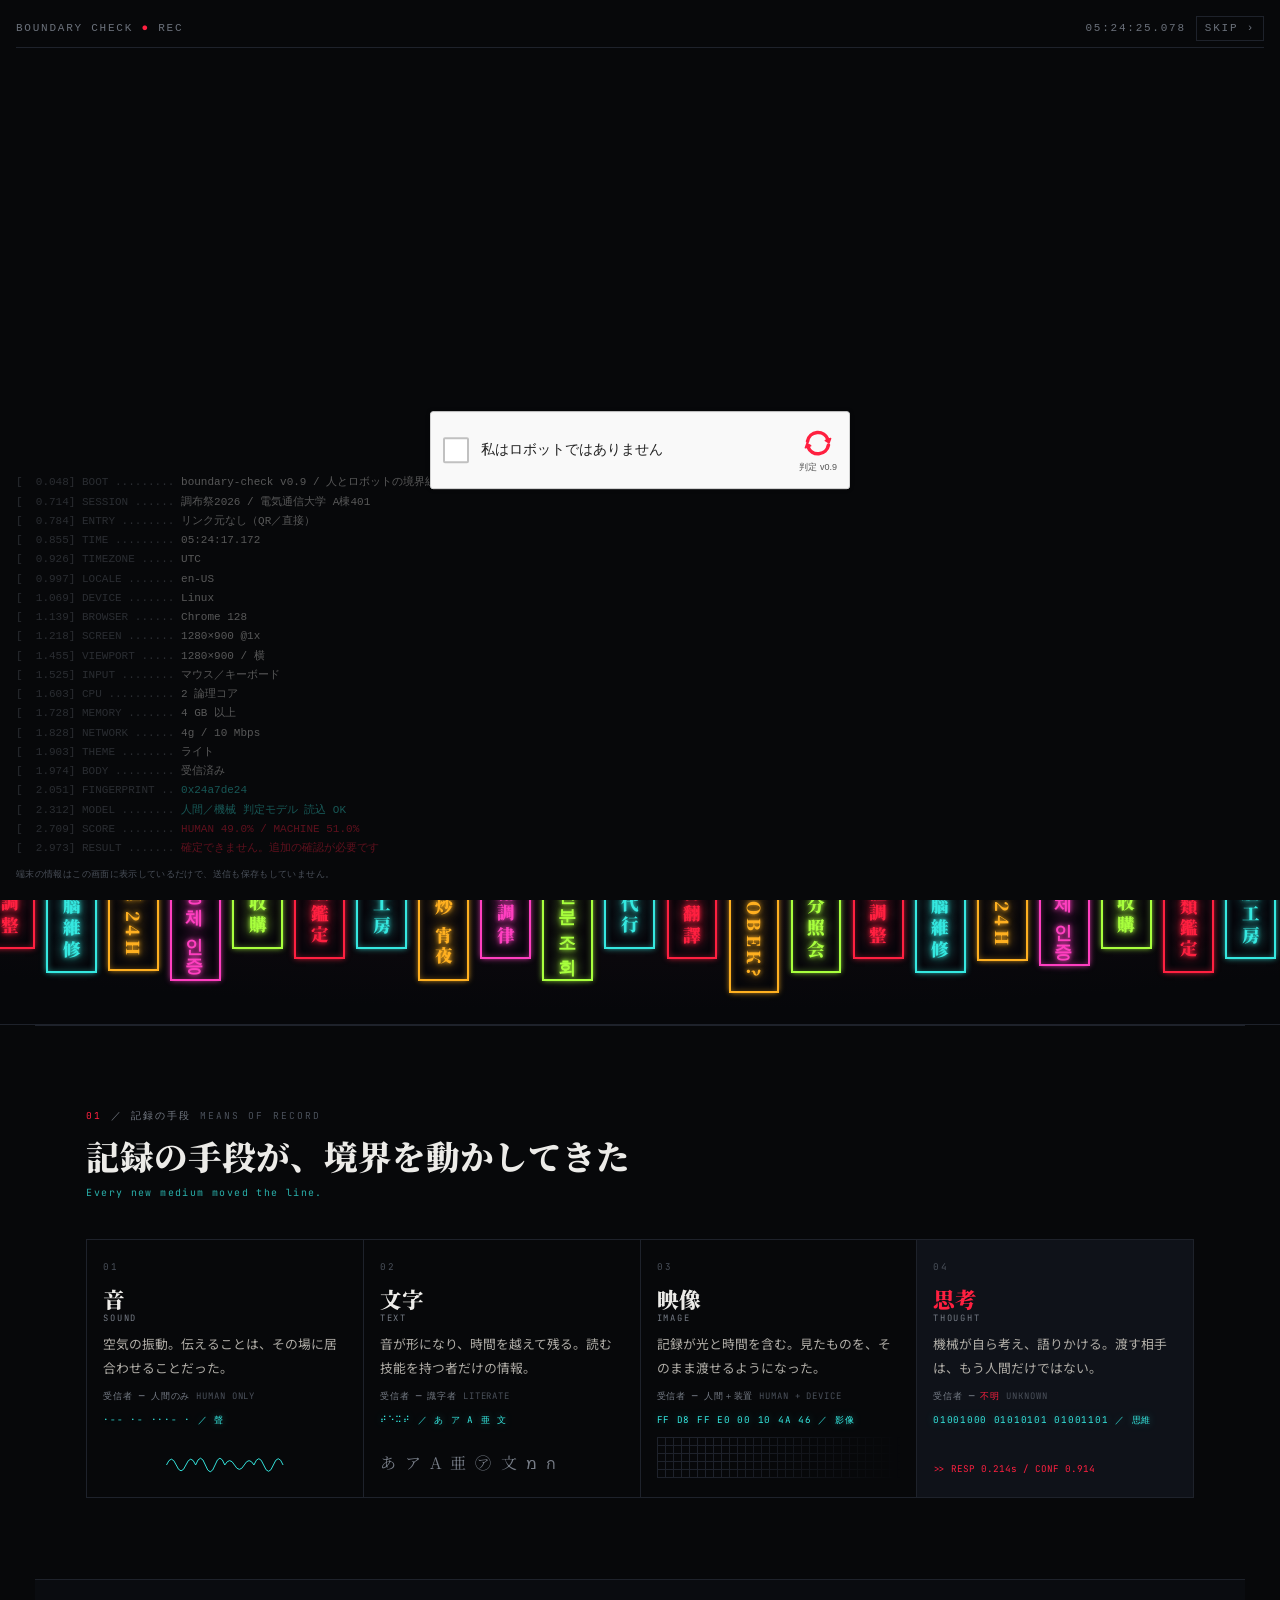
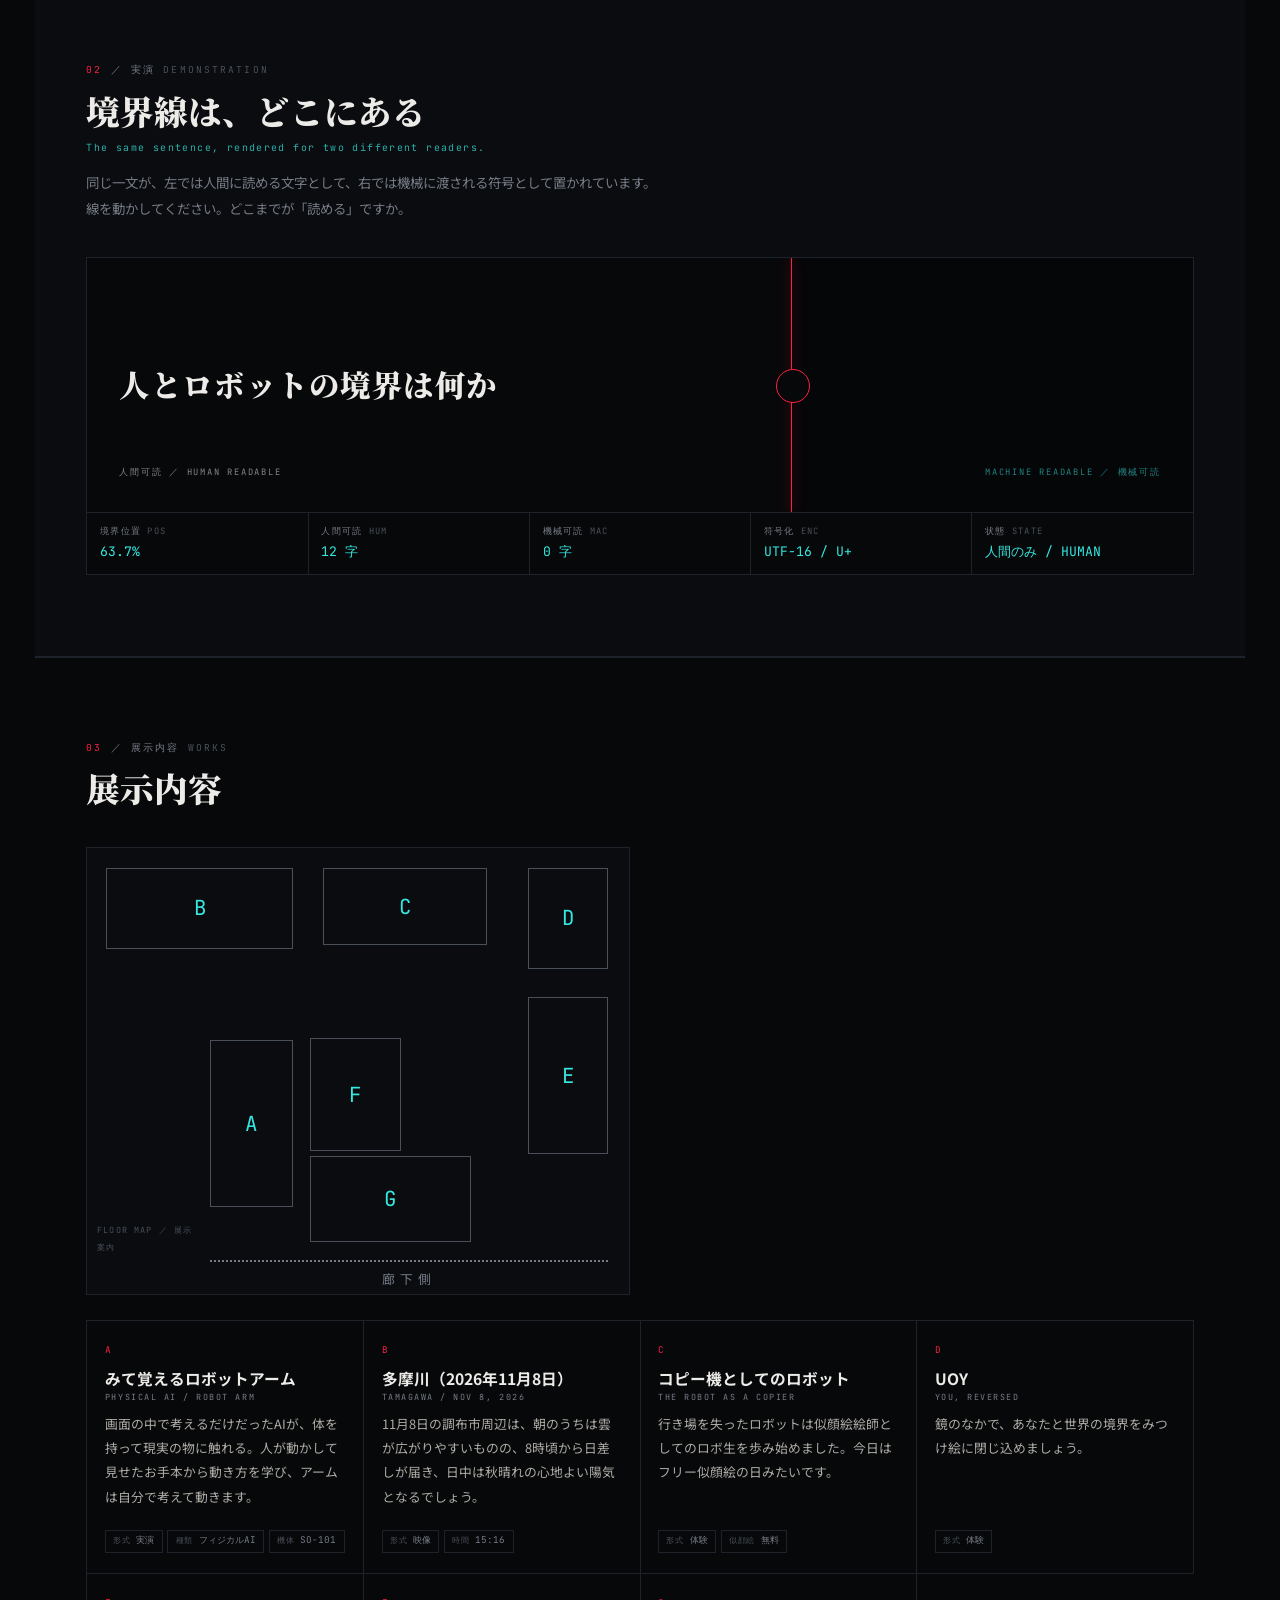
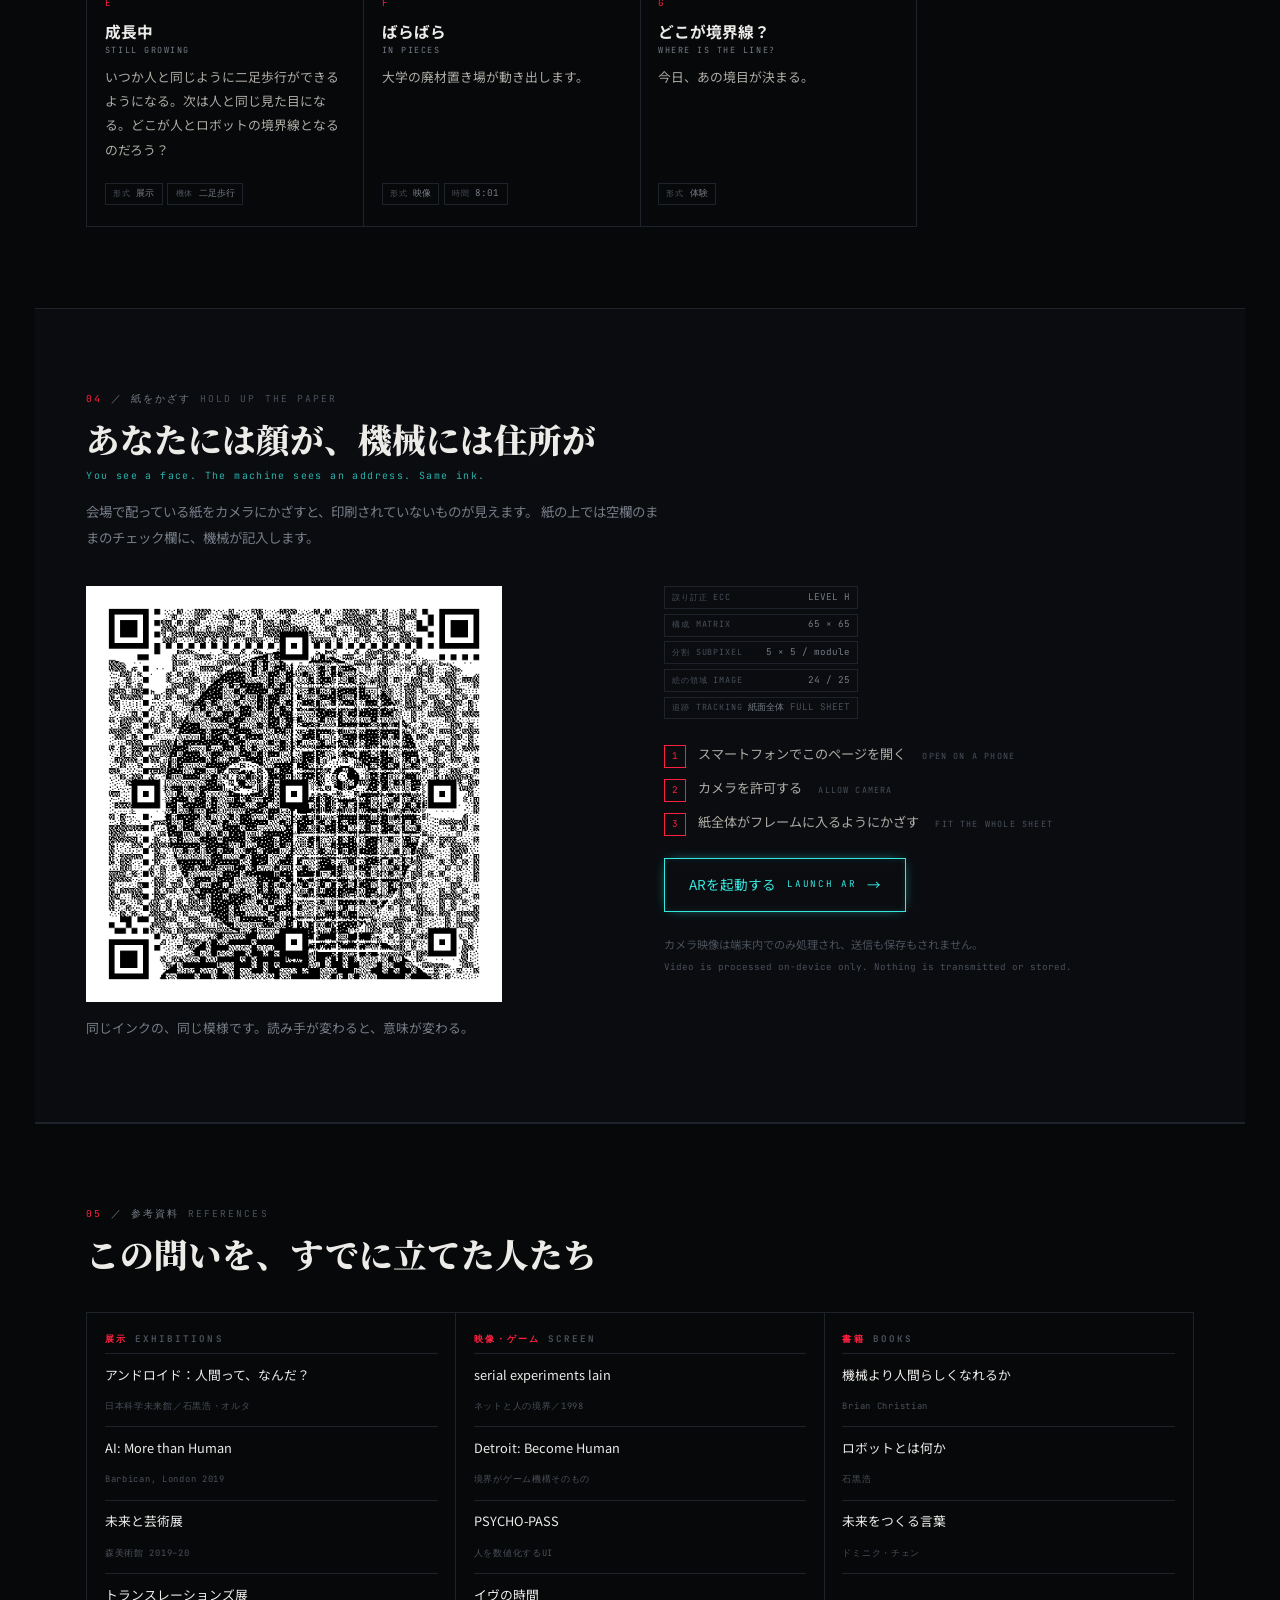
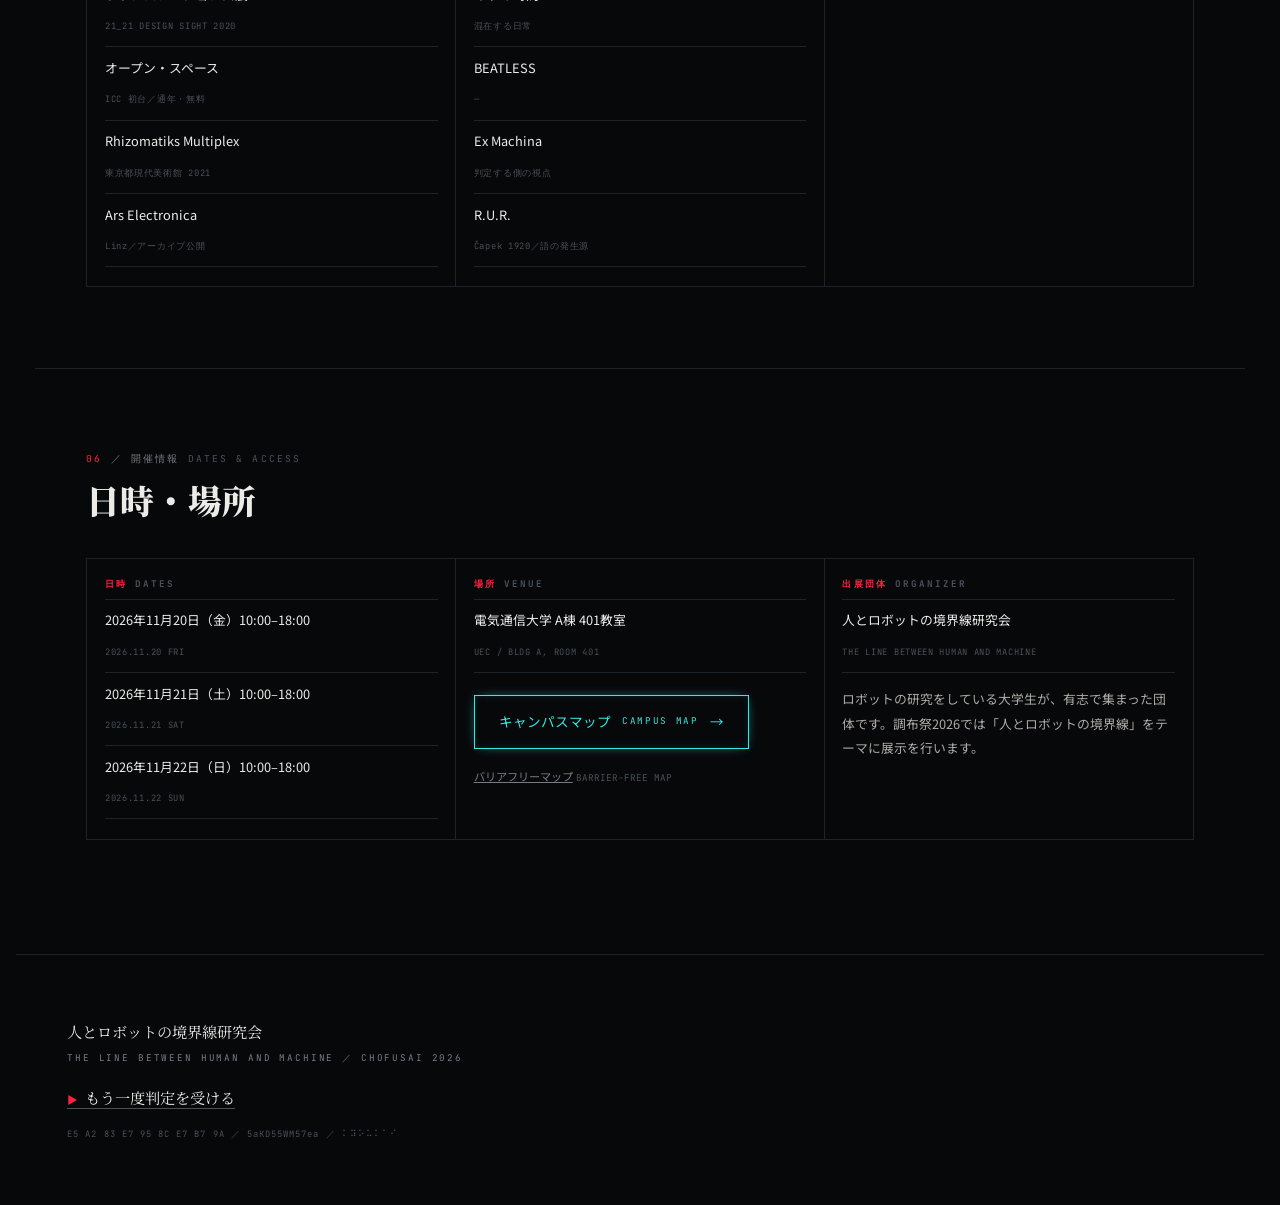
==== commit badb471b: "ARテスト" ====
--- a/index.html
+++ b/index.html
@@ -109,10 +109,10 @@
 <!-- ===== 第1層：本文のCSS・フォント（非ブロッキング） ============= -->
 <link rel="preconnect" href="https://fonts.googleapis.com">
 <link rel="preconnect" href="https://fonts.gstatic.com" crossorigin>
-<link rel="stylesheet" href="assets/css/style.css?v=20261119c" media="print" onload="this.media='all'" id="css">
+<link rel="stylesheet" href="assets/css/style.css?v=20261122" media="print" onload="this.media='all'" id="css">
 <link rel="stylesheet" href="https://fonts.googleapis.com/css2?family=Noto+Sans+JP:wght@400;700;900&family=Noto+Serif+JP:wght@600;900&family=JetBrains+Mono:wght@400;700&display=swap" media="print" onload="this.media='all'">
 <noscript>
-<link rel="stylesheet" href="assets/css/style.css?v=20261119c">
+<link rel="stylesheet" href="assets/css/style.css?v=20261122">
 <link rel="stylesheet" href="https://fonts.googleapis.com/css2?family=Noto+Sans+JP:wght@400;700;900&family=Noto+Serif+JP:wght@600;900&family=JetBrains+Mono:wght@400;700&display=swap">
 </noscript>
 </head>
@@ -534,62 +534,64 @@
     <h2 class="sec__title">展示内容</h2>
   </header>
 
-  <!-- 会場の配置図。座標は展示案内の図から比率で取ったもの（枠全体 = 100%）。 -->
-  <div class="floor" role="img" aria-label="会場の配置図。左側が廊下側。左下にA、中央にEとその下にF、上にB、BとEの間にG、右上にC、右側にD。">
-    <span class="floor__cell" style="left:22.7%;top:46.8%;width:15.3%;height:40.3%"><a href="#ex-a">A</a></span>
-    <span class="floor__cell" style="left:43.6%;top:4.7%;width:30.1%;height:18.8%"><a href="#ex-b">B</a></span>
-    <span class="floor__cell" style="left:81.1%;top:4.7%;width:15.1%;height:24.7%"><a href="#ex-c">C</a></span>
-    <span class="floor__cell" style="left:81.1%;top:35.9%;width:15.1%;height:38.5%"><a href="#ex-d">D</a></span>
-    <span class="floor__cell" style="left:41.1%;top:46.2%;width:16.6%;height:27.1%"><a href="#ex-e">E</a></span>
-    <span class="floor__cell" style="left:41.1%;top:74.7%;width:29.7%;height:20.6%"><a href="#ex-f">F</a></span>
-    <!-- G は正方形。図の縦横比が 445:340 なので、高さ 16% に対して幅は 16×340/445 ≈ 12.2% -->
-    <span class="floor__cell" style="left:43.6%;top:26.9%;width:12.2%;height:16%"><a href="#ex-g">G</a></span>
+  <!-- 会場の配置図。座標は展示案内の図から比率で取ったもの（.floor__room = 100%）。
+       下側が廊下側。.floor__room の下に帯を足し、そこに点線と「廊下側」を置く。 -->
+  <div class="floor" role="img" aria-label="会場の配置図。下側が廊下側。上の段に左からB、C、D。Dの下にE。中央下にAとF、Fの下にG。">
+   <div class="floor__room">
+    <span class="floor__cell" style="left:3.4%;top:4.8%;width:34.6%;height:19.6%"><a href="#ex-b">B</a></span>
+    <span class="floor__cell" style="left:43.4%;top:4.8%;width:30.3%;height:18.8%"><a href="#ex-c">C</a></span>
+    <span class="floor__cell" style="left:81.3%;top:4.8%;width:14.7%;height:24.4%"><a href="#ex-d">D</a></span>
+    <span class="floor__cell" style="left:81.3%;top:36%;width:14.7%;height:38%"><a href="#ex-e">E</a></span>
+    <span class="floor__cell" style="left:22.6%;top:46.4%;width:15.3%;height:40.4%"><a href="#ex-a">A</a></span>
+    <span class="floor__cell" style="left:41%;top:46%;width:16.8%;height:27.2%"><a href="#ex-f">F</a></span>
+    <span class="floor__cell" style="left:41%;top:74.4%;width:29.7%;height:20.8%"><a href="#ex-g">G</a></span>
+    <span class="floor__label">FLOOR MAP ／ 展示案内</span>
+   </div>
     <span class="floor__side"><span>廊下側</span></span>
-    <span class="floor__label">FLOOR MAP ／ 展示案内</span>
   </div>
 
   <div class="grid">
     <article class="ex" id="ex-a">
       <p class="ex__n">A</p>
+      <h3 class="ex__t">みて覚えるロボットアーム<i lang="en">PHYSICAL AI / ROBOT ARM</i></h3>
+      <p class="ex__b">画面の中で考えるだけだったAIが、体を持って現実の物に触れる。人が動かして見せたお手本から動き方を学び、アームは自分で考えて動きます。</p>
+      <dl class="ex__s"><div><dt>形式</dt><dd>実演</dd></div><div><dt>種類</dt><dd>フィジカルAI</dd></div><div><dt>機体</dt><dd>SO-101</dd></div></dl>
+    </article>
+    <article class="ex" id="ex-b">
+      <p class="ex__n">B</p>
       <h3 class="ex__t">多摩川（2026年11月8日）<i lang="en">TAMAGAWA / NOV 8, 2026</i></h3>
       <p class="ex__b">11月8日の調布市周辺は、朝のうちは雲が広がりやすいものの、8時頃から日差しが届き、日中は秋晴れの心地よい陽気となるでしょう。</p>
       <dl class="ex__s"><div><dt>形式</dt><dd>映像</dd></div><div><dt>時間</dt><dd>15:16</dd></div></dl>
     </article>
-    <article class="ex" id="ex-b">
-      <p class="ex__n">B</p>
+    <article class="ex" id="ex-c">
+      <p class="ex__n">C</p>
       <h3 class="ex__t">コピー機としてのロボット<i lang="en">THE ROBOT AS A COPIER</i></h3>
       <p class="ex__b">行き場を失ったロボットは似顔絵絵師としてのロボ生を歩み始めました。今日はフリー似顔絵の日みたいです。</p>
-      <dl class="ex__s"><div><dt>形式</dt><dd>実演</dd></div><div><dt>似顔絵</dt><dd>無料</dd></div></dl>
+      <dl class="ex__s"><div><dt>形式</dt><dd>体験</dd></div><div><dt>似顔絵</dt><dd>無料</dd></div></dl>
     </article>
-    <article class="ex" id="ex-c">
-      <p class="ex__n">C</p>
+    <article class="ex" id="ex-d">
+      <p class="ex__n">D</p>
       <h3 class="ex__t">UOY<i lang="en">YOU, REVERSED</i></h3>
       <p class="ex__b">鏡のなかで、あなたと世界の境界をみつけ絵に閉じ込めましょう。</p>
       <dl class="ex__s"><div><dt>形式</dt><dd>体験</dd></div></dl>
     </article>
-    <article class="ex" id="ex-d">
-      <p class="ex__n">D</p>
+    <article class="ex" id="ex-e">
+      <p class="ex__n">E</p>
       <h3 class="ex__t">成長中<i lang="en">STILL GROWING</i></h3>
       <p class="ex__b">いつか人と同じように二足歩行ができるようになる。次は人と同じ見た目になる。どこが人とロボットの境界線となるのだろう？</p>
       <dl class="ex__s"><div><dt>形式</dt><dd>展示</dd></div><div><dt>機体</dt><dd>二足歩行</dd></div></dl>
     </article>
-    <article class="ex" id="ex-e">
-      <p class="ex__n">E</p>
+    <article class="ex" id="ex-f">
+      <p class="ex__n">F</p>
       <h3 class="ex__t">ばらばら<i lang="en">IN PIECES</i></h3>
       <p class="ex__b">大学の廃材置き場が動き出します。</p>
       <dl class="ex__s"><div><dt>形式</dt><dd>映像</dd></div><div><dt>時間</dt><dd>8:01</dd></div></dl>
     </article>
-    <article class="ex" id="ex-f">
-      <p class="ex__n">F</p>
+    <article class="ex" id="ex-g">
+      <p class="ex__n">G</p>
       <h3 class="ex__t">どこが境界線？<i lang="en">WHERE IS THE LINE?</i></h3>
       <p class="ex__b">今日、あの境目が決まる。</p>
-      <dl class="ex__s"><div><dt>形式</dt><dd class="tbd">当日発表</dd></div></dl>
-    </article>
-    <article class="ex" id="ex-g">
-      <p class="ex__n">G</p>
-      <h3 class="ex__t">フィジカルAI<i lang="en">PHYSICAL AI</i></h3>
-      <p class="ex__b">画面の中で考えるだけだったAIが、体を持って現実の物に触れる。人が動かして見せたお手本から、ロボットアームが自分で動き方を学びます。</p>
-      <dl class="ex__s"><div><dt>形式</dt><dd>実演</dd></div><div><dt>機体</dt><dd>SO-101</dd></div><div><dt>詳細</dt><dd class="tbd">調整中</dd></div></dl>
+      <dl class="ex__s"><div><dt>形式</dt><dd>体験</dd></div></dl>
     </article>
   </div>
 </section>
@@ -691,9 +693,9 @@
     <div class="refs__col">
       <h3 class="refs__h">日時 <i>DATES</i></h3>
       <ul class="refs__l">
-        <li><b>2026年11月20日（金）9:00–18:00</b><span>2026.11.20 FRI</span></li>
-        <li><b>2026年11月21日（土）9:00–18:00</b><span>2026.11.21 SAT</span></li>
-        <li><b>2026年11月22日（日）9:00–18:00</b><span>2026.11.22 SUN</span></li>
+        <li><b>2026年11月20日（金）10:00–18:00</b><span>2026.11.20 FRI</span></li>
+        <li><b>2026年11月21日（土）10:00–18:00</b><span>2026.11.21 SAT</span></li>
+        <li><b>2026年11月22日（日）10:00–18:00</b><span>2026.11.22 SUN</span></li>
       </ul>
     </div>
     <div class="refs__col">
--- a/assets/css/style.css
+++ b/assets/css/style.css
@@ -444,12 +444,14 @@
 .ex__s--col { flex-direction: column; align-items: stretch; padding-top: 0; }
 .ex__s--col div { justify-content: space-between; }
 
-/* 配置図。展示案内の図（445:340）をそのまま比率で置く */
+/* 配置図。展示案内の図（445:340）を .floor__room にそのまま比率で置き、
+   その下に廊下側の帯（padding-bottom）を足す */
 .floor {
-  position: relative; aspect-ratio: 445 / 340;
-  max-width: 34rem; margin: 0 0 1.6rem;
+  position: relative;
+  max-width: 34rem; margin: 0 0 1.6rem; padding-bottom: 2rem;
   border: 1px solid var(--line); background: var(--bg2);
 }
+.floor__room { position: relative; aspect-ratio: 445 / 340; }
 .floor__cell { position: absolute; border: 1px solid var(--dim2); }
 .floor__cell a {
   display: flex; align-items: center; justify-content: center;
@@ -459,19 +461,22 @@
   transition: background .25s;
 }
 .floor__cell a:hover, .floor__cell a:focus-visible { background: rgba(53, 232, 224, .1); }
-/* 廊下側の目印。A の左に点線を引き、その左に縦書きで添える。
-   点線は B の上端〜A の下端までにして、下の FLOOR MAP の文字にかけない */
+/* 廊下側の目印。教室と下の帯の境目に点線を引き、その下に「廊下側」を置く。
+   点線の幅は A の左端〜D・E の右端まで */
 .floor__side {
-  position: absolute; left: 18%; top: 4.7%; bottom: 12.9%;
-  border-left: 2px dotted var(--dim);
+  position: absolute; left: 22.6%; right: 4%; bottom: 2rem;
+  border-top: 2px dotted var(--dim);
 }
 .floor__side span {
-  position: absolute; right: .35rem; top: 50%; transform: translateY(-50%);
-  writing-mode: vertical-rl; white-space: nowrap;
+  position: absolute; top: .35rem; left: 50%; transform: translateX(-50%);
+  white-space: nowrap;
   font-size: .8rem; letter-spacing: .4em; color: var(--dim);
 }
+/* ラベルは教室の左下の空き（A の左）へ。.floor__room の中に置いている。
+   A の左端（22.6%）を越えないよう幅を制限し、狭い画面では折り返す */
 .floor__label {
   position: absolute; left: .6rem; bottom: .45rem;
+  max-width: calc(22.6% - 1.2rem);
   font-family: var(--mono); font-size: .53rem; letter-spacing: .14em; color: var(--dim2);
 }
 
--- a/assets/css/style.css
+++ b/assets/css/style.css
@@ -444,12 +444,14 @@
 .ex__s--col { flex-direction: column; align-items: stretch; padding-top: 0; }
 .ex__s--col div { justify-content: space-between; }
 
-/* 配置図。展示案内の図（445:340）をそのまま比率で置く */
+/* 配置図。展示案内の図（445:340）を .floor__room にそのまま比率で置き、
+   その下に廊下側の帯（padding-bottom）を足す */
 .floor {
-  position: relative; aspect-ratio: 445 / 340;
-  max-width: 34rem; margin: 0 0 1.6rem;
+  position: relative;
+  max-width: 34rem; margin: 0 0 1.6rem; padding-bottom: 2rem;
   border: 1px solid var(--line); background: var(--bg2);
 }
+.floor__room { position: relative; aspect-ratio: 445 / 340; }
 .floor__cell { position: absolute; border: 1px solid var(--dim2); }
 .floor__cell a {
   display: flex; align-items: center; justify-content: center;
@@ -459,19 +461,22 @@
   transition: background .25s;
 }
 .floor__cell a:hover, .floor__cell a:focus-visible { background: rgba(53, 232, 224, .1); }
-/* 廊下側の目印。A の左に点線を引き、その左に縦書きで添える。
-   点線は B の上端〜A の下端までにして、下の FLOOR MAP の文字にかけない */
+/* 廊下側の目印。教室と下の帯の境目に点線を引き、その下に「廊下側」を置く。
+   点線の幅は A の左端〜D・E の右端まで */
 .floor__side {
-  position: absolute; left: 18%; top: 4.7%; bottom: 12.9%;
-  border-left: 2px dotted var(--dim);
+  position: absolute; left: 22.6%; right: 4%; bottom: 2rem;
+  border-top: 2px dotted var(--dim);
 }
 .floor__side span {
-  position: absolute; right: .35rem; top: 50%; transform: translateY(-50%);
-  writing-mode: vertical-rl; white-space: nowrap;
+  position: absolute; top: .35rem; left: 50%; transform: translateX(-50%);
+  white-space: nowrap;
   font-size: .8rem; letter-spacing: .4em; color: var(--dim);
 }
+/* ラベルは教室の左下の空き（A の左）へ。.floor__room の中に置いている。
+   A の左端（22.6%）を越えないよう幅を制限し、狭い画面では折り返す */
 .floor__label {
   position: absolute; left: .6rem; bottom: .45rem;
+  max-width: calc(22.6% - 1.2rem);
   font-family: var(--mono); font-size: .53rem; letter-spacing: .14em; color: var(--dim2);
 }
 
